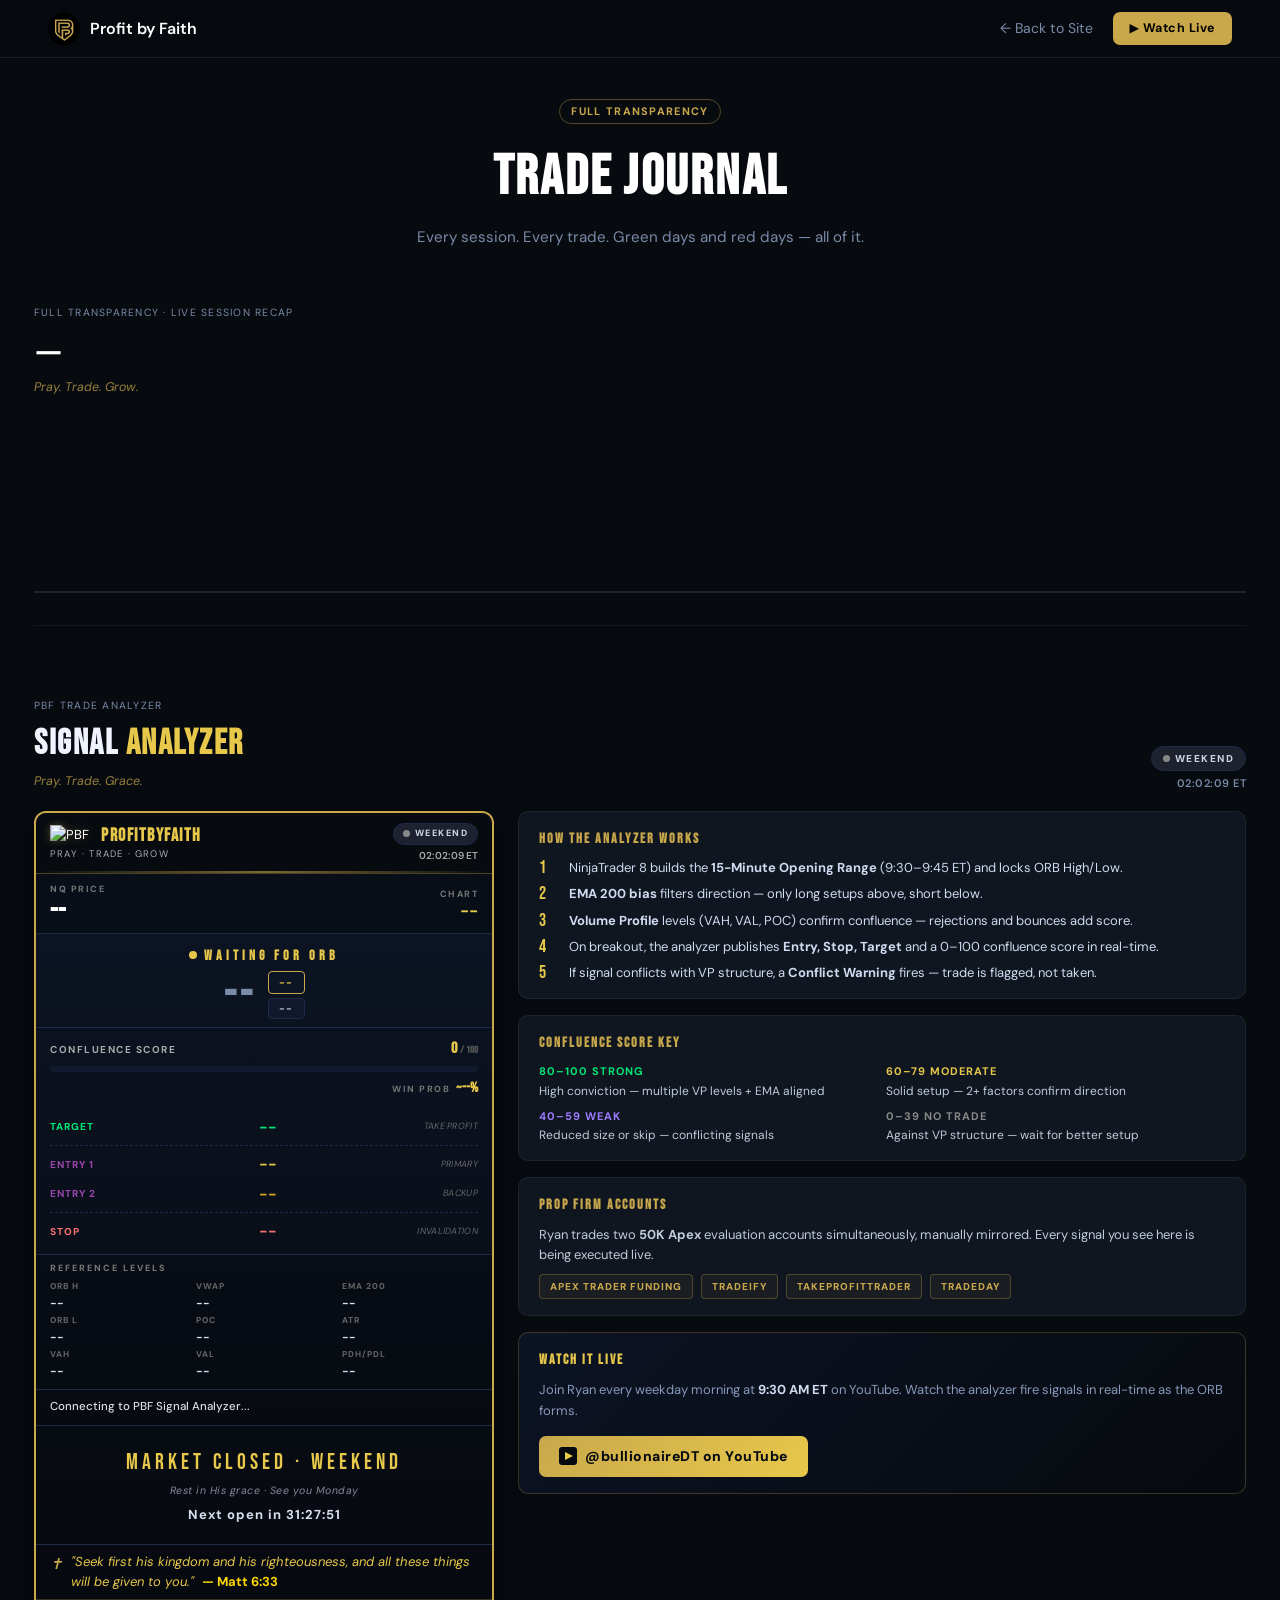
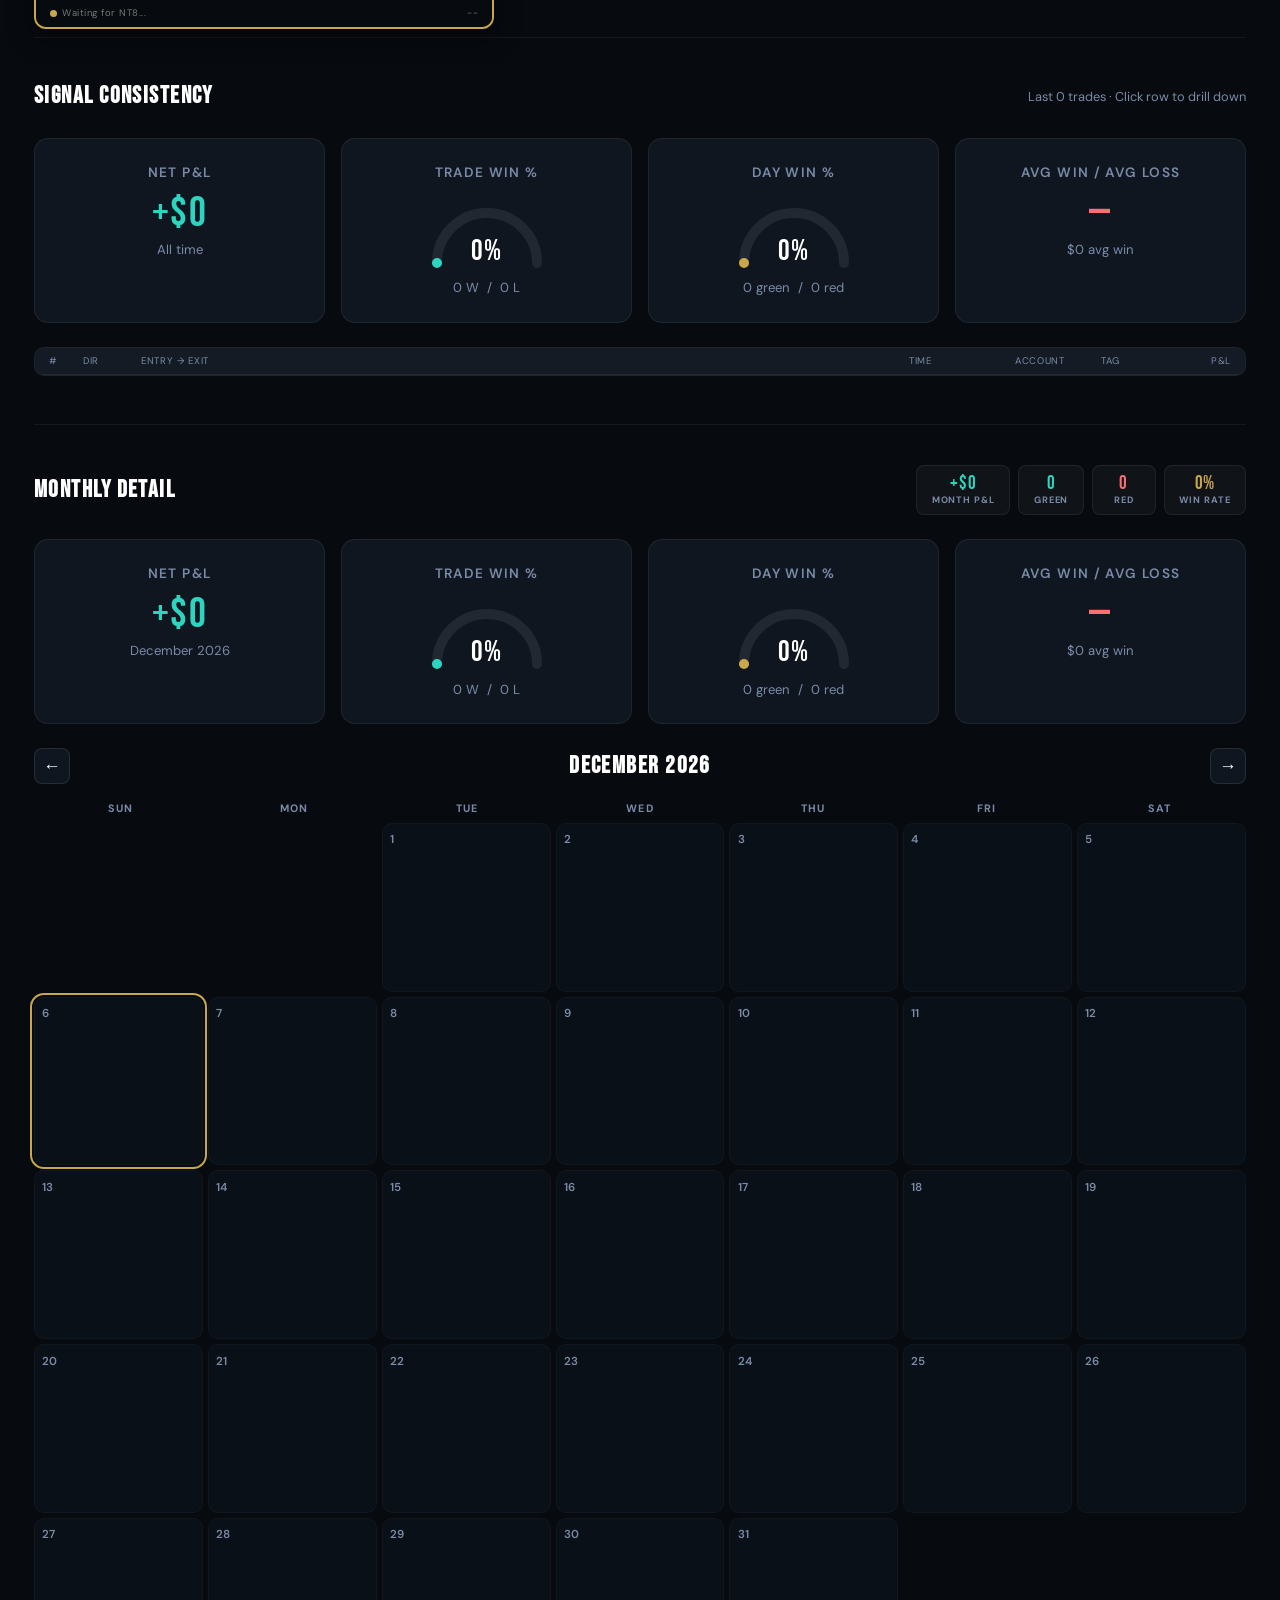
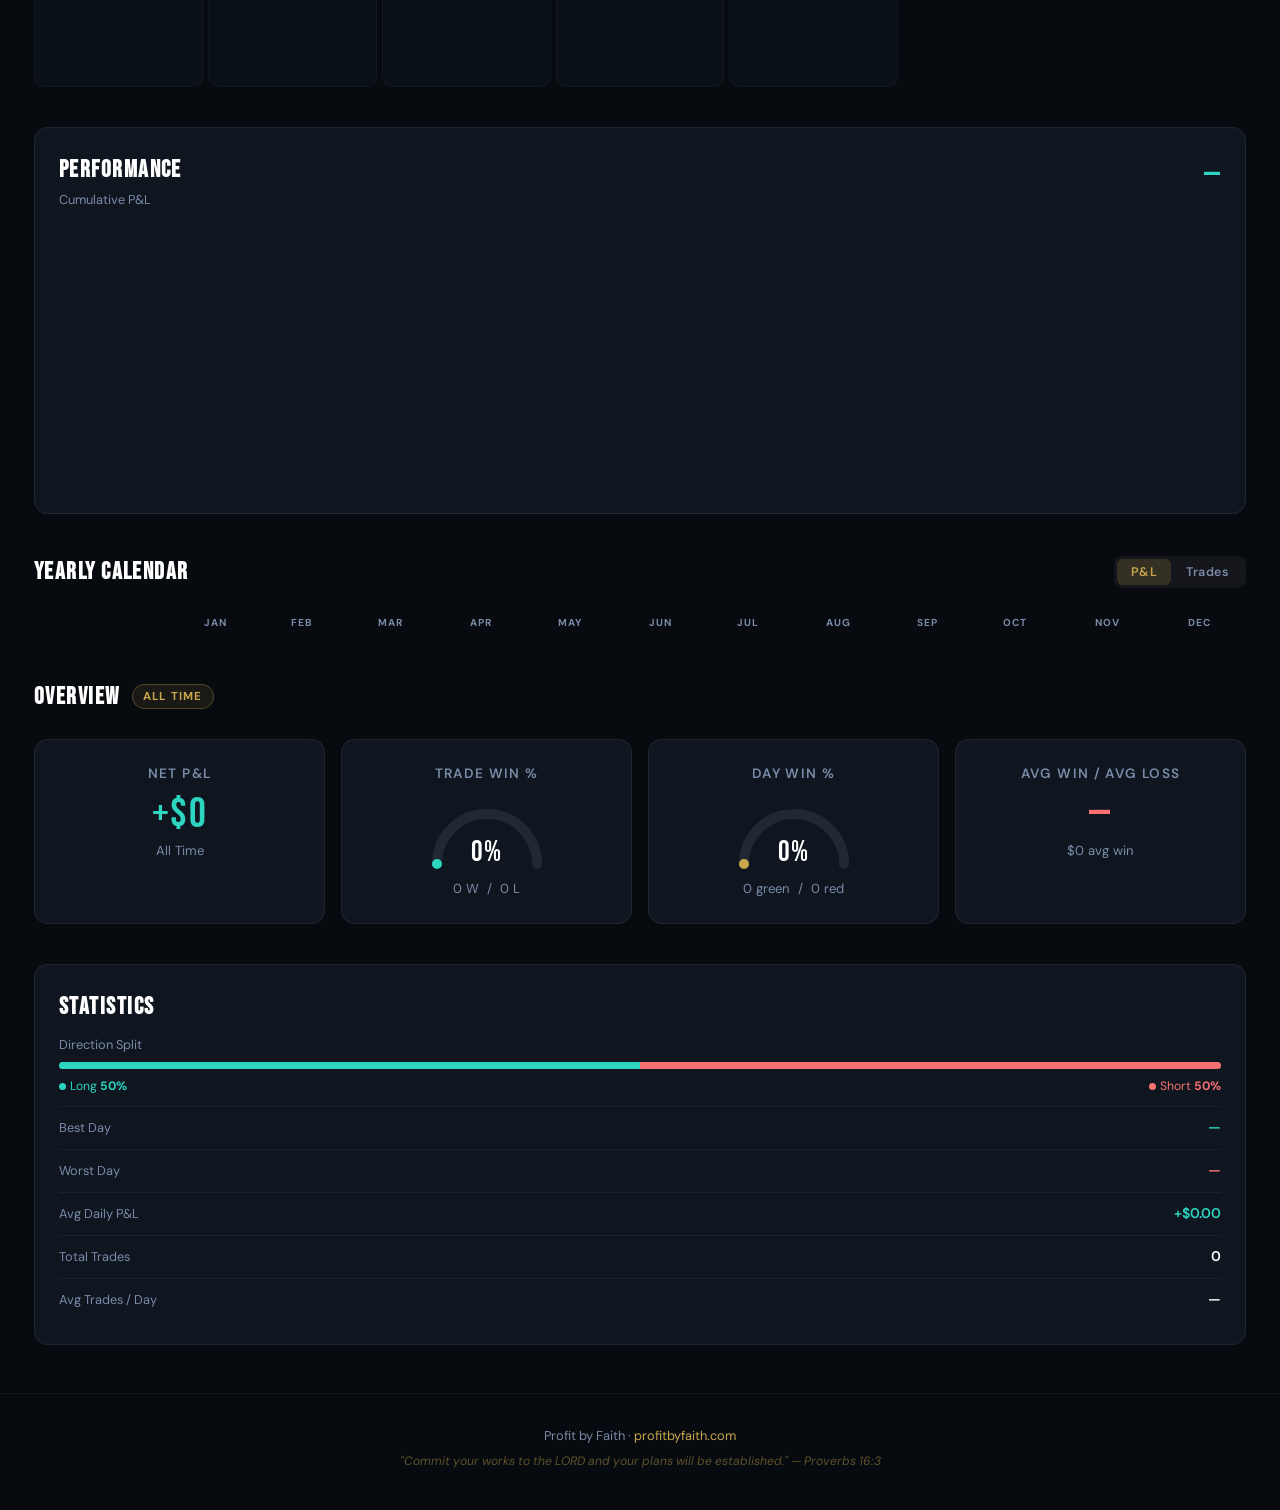
==== trades/index.html @ 54affe88 "fix: spacing between stat cards and cal-nav; bust journal cache to load renderAnalyzerSection Co-Aut" ====
<!DOCTYPE html>
<html lang="en">
<head>
  <meta charset="UTF-8" />
  <meta name="viewport" content="width=device-width, initial-scale=1.0" />
  <title>Trade Journal | Profit by Faith</title>
  <meta name="description" content="Daily trade journal — every green day, every red day. Full transparency from Mr. Bullionaire." />
  <meta name="theme-color" content="#0f1117" />
  <link rel="icon" type="image/jpeg" href="/assets/PBF-LOGO-MAIN.jpg" />
  <link rel="preconnect" href="https://fonts.googleapis.com" />
  <link rel="preconnect" href="https://fonts.gstatic.com" crossorigin />
  <link href="https://fonts.googleapis.com/css2?family=Bebas+Neue&family=DM+Sans:opsz,wght@9..40,300;9..40,400;9..40,500;9..40,600;9..40,700&display=swap" rel="stylesheet" />
  <link rel="canonical" href="https://profitbyfaith.com/trades/" />
  <link rel="stylesheet" href="journal.css?v=10" />
<style>
/*
  TRADES PAGE — PBF ANALYZER WIDGET SECTION
  Paste into trades/journal.css or inline in trades/index.html
  Uses your existing CSS variables: --gold, --win, --loss, --card, --muted, --text
  Fallbacks defined below for standalone preview.
*/

:root {
  --pbfw-black:   #070a0f;
  --pbfw-navy:    #0d1526;
  --pbfw-navy2:   #131c33;
  --pbfw-gold:    var(--gold, #c9a84c);
  --pbfw-gold2:   #e8c84a;
  --pbfw-goldbr:  #ffd700;
  --pbfw-win:     var(--win, #2dd4bf);
  --pbfw-win2:    #00e676;
  --pbfw-loss:    var(--loss, #f87171);
  --pbfw-muted:   var(--muted, #6b7587);
  --pbfw-line:    #1e2a48;
  --pbfw-card:    var(--card, #131c33);
}

/* ── Section container ── */
#pbf-analyzer-widget-section {
  padding: 2.5rem 0 2rem;
  border-bottom: 1px solid rgba(255,255,255,0.06);
  margin-bottom: 2rem;
}

.pbfw-header {
  display: flex;
  align-items: flex-end;
  justify-content: space-between;
  margin-bottom: 1.25rem;
  flex-wrap: wrap;
  gap: 8px;
}
.pbfw-eyebrow {
  font-size: 0.65rem;
  letter-spacing: 0.12em;
  text-transform: uppercase;
  color: var(--pbfw-muted);
  margin-bottom: 4px;
  display: flex; align-items: center; gap: 8px;
}
.pbfw-eyebrow .live-dot {
  width: 7px; height: 7px; border-radius: 50%;
  background: var(--pbfw-win2); box-shadow: 0 0 7px var(--pbfw-win2);
  display: none;
  animation: pbfwPulse 1.3s infinite;
}
.pbfw-eyebrow.is-live .live-dot { display: inline-block; }

.pbfw-title {
  font-family: 'Bebas Neue', sans-serif;
  font-size: clamp(1.6rem, 3vw, 2.2rem);
  font-weight: 900; letter-spacing: 1.5px;
  color: var(--text, #f0f4ff);
  margin: 0; border: none; padding: 0;
}
.pbfw-title::before { display: none; }
.pbfw-title span { color: var(--pbfw-gold2); }

.pbfw-tagline {
  font-size: 0.78rem; font-style: italic;
  color: var(--pbfw-gold); opacity: 0.75;
  margin-top: 2px;
}

.pbfw-header-right {
  text-align: right;
}
.pbfw-market-pill {
  display: inline-flex; align-items: center; gap: 5px;
  padding: 4px 11px; border-radius: 999px;
  font-size: 10px; font-weight: 800; letter-spacing: 1.5px;
  background: rgba(40,44,60,0.7);
  border: 1px solid var(--pbfw-line); color: #cfd4e0;
  text-transform: uppercase;
}
.pbfw-market-pill .d { width:7px;height:7px;border-radius:50%;background:#555; }
.pbfw-clock {
  font-size: 11px; color: var(--pbfw-muted); font-weight: 600;
  letter-spacing: 0.5px; margin-top: 4px;
  font-variant-numeric: tabular-nums;
}

/* ── Two column layout ── */
.pbfw-layout {
  display: grid;
  grid-template-columns: 460px 1fr;
  gap: 24px;
  align-items: start;
}
@media (max-width: 1000px) { .pbfw-layout { grid-template-columns: 1fr; } }

/* ── Left: Full analyzer card ── */
.pbfw-card {
  width: 100%;
  background: linear-gradient(180deg, rgba(13,21,38,0.97) 0%, rgba(7,10,15,0.98) 100%);
  border: 2px solid var(--pbfw-gold);
  border-radius: 12px;
  overflow: hidden;
  color: #fff;
  font-family: 'DM Sans', sans-serif;
  font-size: 13px;
  box-shadow: 0 8px 24px rgba(0,0,0,0.5), inset 0 1px 0 rgba(212,175,55,0.18);
  transition: border-color 0.4s ease, box-shadow 0.4s ease;
}
.pbfw-card.active-long  { border-color: var(--pbfw-win2); box-shadow: 0 0 28px rgba(0,230,118,0.28), inset 0 1px 0 rgba(0,230,118,0.18); }
.pbfw-card.active-short { border-color: var(--pbfw-loss); box-shadow: 0 0 28px rgba(248,113,113,0.28), inset 0 1px 0 rgba(248,113,113,0.18); }
.pbfw-card.approaching  { border-color: var(--pbfw-goldbr); animation: pbfwGlow 1.6s infinite; }

@keyframes pbfwGlow {
  0%,100% { box-shadow: 0 0 22px rgba(255,215,0,0.30); }
  50%      { box-shadow: 0 0 32px rgba(255,215,0,0.55); }
}

/* Card sections */
.pbfw-c-header {
  display: flex; justify-content: space-between; align-items: center;
  padding: 10px 14px;
  background: rgba(7,10,15,0.92);
  border-bottom: 1px solid rgba(201,168,76,0.35);
  position: relative;
}
.pbfw-c-header::after {
  content: ''; position: absolute; left: 0; right: 0; bottom: 0; height: 2px;
  background: linear-gradient(90deg, transparent, var(--pbfw-gold), transparent);
  opacity: 0.6;
}
.pbfw-c-brand {
  font-family: 'Bebas Neue', sans-serif;
  font-size: 18px; font-weight: 800; color: var(--pbfw-gold2);
  letter-spacing: 1.5px; line-height: 1;
}
.pbfw-c-tagline { font-size: 9.5px; color: #aab; letter-spacing: 1.2px; text-transform: uppercase; margin-top: 2px; }

.pbfw-c-pill {
  display: inline-flex; align-items: center; gap: 5px;
  padding: 3px 9px; border-radius: 999px;
  font-size: 9px; font-weight: 800; letter-spacing: 1.5px;
  background: rgba(40,44,60,0.7); border: 1px solid var(--pbfw-line); color: #cfd4e0;
  text-transform: uppercase;
}
.pbfw-c-pill .d { width:7px;height:7px;border-radius:50%;background:#555; }
.pbfw-c-clock { font-size: 10px; color: #aaa; font-weight: 600; margin-top: 3px; font-variant-numeric: tabular-nums; }

.pbfw-c-price {
  display: flex; justify-content: space-between; align-items: center;
  padding: 9px 14px 7px;
  background: rgba(7,10,15,0.55); border-bottom: 1px solid var(--pbfw-line);
}
.pbfw-price-num {
  font-family: 'Bebas Neue', sans-serif;
  font-size: 28px; font-weight: 700; color: #fff;
  font-variant-numeric: tabular-nums; line-height: 1.05;
  transition: color 0.25s;
}
.pbfw-price-num.up   { color: var(--pbfw-win2); text-shadow: 0 0 12px rgba(0,230,118,0.4); }
.pbfw-price-num.down { color: var(--pbfw-loss); text-shadow: 0 0 12px rgba(255,82,82,0.4); }
.pbfw-price-lbl { font-size: 9px; color: #777; font-weight: 700; letter-spacing: 1.5px; text-transform: uppercase; }

.pbfw-c-opp {
  padding: 11px 14px 8px; text-align: center; border-bottom: 1px solid var(--pbfw-line);
}
.pbfw-opp-state {
  font-family: 'Bebas Neue', sans-serif;
  font-size: 14px; font-weight: 700; letter-spacing: 4px; text-transform: uppercase;
  color: var(--pbfw-gold2); margin-bottom: 5px;
}
.pbfw-signal-row { display: flex; align-items: center; justify-content: center; gap: 12px; }
.pbfw-signal-badge {
  font-family: 'Bebas Neue', sans-serif;
  font-size: 44px; font-weight: 900; letter-spacing: 4px; line-height: 0.95;
  color: var(--pbfw-muted);
  transition: color 0.3s, text-shadow 0.3s;
}
.pbfw-signal-badge.long  { color: var(--pbfw-win2); text-shadow: 0 0 24px rgba(0,230,118,0.7); }
.pbfw-signal-badge.short { color: var(--pbfw-loss); text-shadow: 0 0 24px rgba(255,82,82,0.7); }
.pbfw-signal-meta { display: flex; flex-direction: column; gap: 4px; }
.pbfw-strat-badge {
  font-size: 10px; font-weight: 800; padding: 3px 10px;
  border-radius: 4px; letter-spacing: 1.5px;
  background: rgba(13,21,38,0.85); color: var(--pbfw-gold2);
  border: 1px solid var(--pbfw-gold); text-transform: uppercase;
}
.pbfw-strength-badge {
  font-size: 10px; font-weight: 800; padding: 2px 8px;
  border-radius: 4px; letter-spacing: 1px;
  background: rgba(20,28,50,0.7); color: #c0c8d8;
  border: 1px solid var(--pbfw-line); text-transform: uppercase;
}
.pbfw-strength-badge.strong   { color: var(--pbfw-win2);  border-color: rgba(0,230,118,0.5);  background: rgba(0,40,16,0.45); }
.pbfw-strength-badge.moderate { color: var(--pbfw-gold2); border-color: rgba(201,168,76,0.5); background: rgba(60,45,0,0.35); }
.pbfw-strength-badge.weak     { color: #999; }

.pbfw-c-score { padding: 9px 14px 8px; }
.pbfw-score-row { display: flex; justify-content: space-between; align-items: baseline; margin-bottom: 5px; }
.pbfw-score-label { font-size: 10px; color: #aaa; font-weight: 700; letter-spacing: 1.5px; text-transform: uppercase; }
.pbfw-score-num { font-family: 'Bebas Neue', sans-serif; font-size: 16px; color: var(--pbfw-gold2); font-weight: 700; font-variant-numeric: tabular-nums; }
.pbfw-track { width: 100%; height: 6px; background: rgba(20,28,50,0.85); border-radius: 4px; overflow: hidden; }
.pbfw-fill { height: 100%; border-radius: 4px; background: linear-gradient(90deg, var(--pbfw-gold), var(--pbfw-goldbr)); transition: width 0.5s cubic-bezier(0.2,0.8,0.4,1); box-shadow: 0 0 10px rgba(255,215,0,0.4); }

.pbfw-c-levels { padding: 7px 14px 8px; display: flex; flex-direction: column; gap: 1px; }
.pbfw-lrow { display: flex; align-items: center; justify-content: space-between; padding: 3px 0; }
.pbfw-lrow.div { border-top: 1px dashed var(--pbfw-line); margin: 3px 0; padding: 0; }
.pbfw-llbl { font-size: 10px; font-weight: 800; text-transform: uppercase; letter-spacing: 1px; color: #94a; width: 78px; flex-shrink: 0; }
.pbfw-lval { font-size: 15px; font-weight: 800; font-variant-numeric: tabular-nums; color: #fff; flex: 1; text-align: center; letter-spacing: 0.5px; }
.pbfw-ltag { font-size: 9px; color: #666; font-style: italic; text-align: right; min-width: 70px; letter-spacing: 0.3px; text-transform: uppercase; }
.row-tgt .pbfw-llbl, .row-tgt .pbfw-lval { color: var(--pbfw-win2); }
.row-stp .pbfw-llbl, .row-stp .pbfw-lval { color: var(--pbfw-loss); }
.row-e1 .pbfw-lval { color: var(--pbfw-gold2); }
.row-e2 .pbfw-lval { color: #d4a820; }

.pbfw-c-refgrid {
  padding: 7px 14px 9px;
  border-top: 1px solid var(--pbfw-line);
  background: rgba(7,10,15,0.4);
}
.pbfw-ref-title { font-size: 9px; font-weight: 800; color: #777; letter-spacing: 2px; text-transform: uppercase; margin-bottom: 6px; }
.pbfw-ref-grid { display: grid; grid-template-columns: 1fr 1fr 1fr; gap: 3px 10px; }
.pbfw-ref-cell { display: flex; flex-direction: column; gap: 1px; }
.pbfw-ref-key { font-size: 8.5px; color: #666; font-weight: 700; letter-spacing: 1px; text-transform: uppercase; }
.pbfw-ref-val { font-size: 11.5px; color: #d8e0f0; font-weight: 700; font-variant-numeric: tabular-nums; }
.pbfw-ref-val.bull { color: var(--pbfw-win2); }
.pbfw-ref-val.bear { color: var(--pbfw-loss); }
.pbfw-ref-val.dim  { color: #444; font-style: italic; }

.pbfw-c-analysis {
  padding: 8px 14px; font-size: 11.5px; color: #d8dde8;
  line-height: 1.55; font-weight: 500; border-top: 1px solid var(--pbfw-line);
  background: rgba(7,10,15,0.55); min-height: 36px;
}
.pbfw-c-conflict {
  display: none; padding: 6px 14px;
  background: linear-gradient(180deg, #b80000, #800000);
  color: #fff; font-size: 11px; font-weight: 800; line-height: 1.4;
  border-top: 1px solid rgba(255,100,100,0.5);
}
.pbfw-c-conflict.visible { display: block; }
.pbfw-c-conflict::before { content: '⚠ '; font-size: 12px; }

.pbfw-c-verse {
  padding: 7px 14px 8px; border-top: 1px solid var(--pbfw-line);
  display: flex; align-items: flex-start; gap: 8px;
  background: rgba(7,10,15,0.55);
  font-size: 13px; color: var(--pbfw-gold2); font-style: italic; line-height: 1.5; flex: 1;
}
.pbfw-c-verse-icon { color: var(--pbfw-gold); font-size: 15px; flex-shrink: 0; margin-top: 1px; }
.pbfw-verse-ref { font-style: normal; font-weight: 700; color: var(--pbfw-goldbr); white-space: nowrap; margin-left: 4px; }

.pbfw-c-footer {
  display: flex; justify-content: space-between; align-items: center;
  padding: 6px 14px;
  background: rgba(7,10,15,0.92); border-top: 1px solid rgba(201,168,76,0.25);
  font-size: 9.5px; color: #777; letter-spacing: 0.5px;
}
.pbfw-conn-dot {
  width: 7px; height: 7px; border-radius: 50%; background: #555;
  display: inline-block; margin-right: 5px; vertical-align: middle;
}
.pbfw-conn-dot.live { background: var(--pbfw-win2); box-shadow: 0 0 6px var(--pbfw-win2); }
.pbfw-conn-dot.wait { background: var(--pbfw-gold); animation: pbfwPulse 1.6s infinite; }

/* Closed state */
.pbfw-closed-panel {
  display: none; padding: 20px 14px;
  text-align: center; border-top: 1px solid var(--pbfw-line);
  background: rgba(7,10,15,0.4);
}
.pbfw-closed-panel.visible { display: block; }
.pbfw-closed-label { font-family:'Bebas Neue',sans-serif; font-size:22px; letter-spacing:4px; color:var(--pbfw-gold2); margin-bottom:4px; }
.pbfw-closed-sub { font-size:10.5px; color:#889; font-style:italic; letter-spacing:0.5px; }
.pbfw-countdown { font-size:13px; color:#d8e0f0; font-weight:700; margin-top:6px; font-variant-numeric:tabular-nums; letter-spacing:1px; }

/* ── Right: Info panels ── */
.pbfw-info-col { display: flex; flex-direction: column; gap: 16px; }

.pbfw-info-card {
  background: var(--pbfw-card);
  border: 1px solid rgba(255,255,255,0.06);
  border-radius: 10px; padding: 1rem 1.25rem;
  overflow: hidden;
}
.pbfw-info-card h3 {
  font-family: 'Bebas Neue', sans-serif;
  font-size: 14px; letter-spacing: 2px; color: var(--pbfw-gold);
  text-transform: uppercase; margin: 0 0 10px;
}

/* Strategy guide */
.pbfw-strat-steps { display: flex; flex-direction: column; gap: 8px; }
.pbfw-step { display: flex; gap: 10px; align-items: flex-start; font-size: 13px; color: var(--text,#d0daf0); line-height: 1.4; }
.pbfw-step-num { font-family:'Bebas Neue',sans-serif; font-size:18px; color:var(--pbfw-gold2); min-width:20px; line-height:1; }

/* Score legend */
.pbfw-score-legend { display: grid; grid-template-columns: 1fr 1fr; gap: 8px; }
.pbfw-legend-item { display: flex; flex-direction: column; gap: 2px; }
.pbfw-legend-label { font-size: 11px; color: var(--pbfw-muted); font-weight: 700; letter-spacing: 1px; text-transform: uppercase; }
.pbfw-legend-desc { font-size: 12px; color: var(--text,#c0cad8); }

/* Sponsor strip */
.pbfw-sponsor-strip { display: flex; gap: 8px; flex-wrap: wrap; align-items: center; }
.pbfw-sponsor-chip {
  font-size: 10px; font-weight: 800; letter-spacing: 1px;
  padding: 4px 10px; border-radius: 4px;
  border: 1px solid rgba(201,168,76,0.3); color: var(--pbfw-gold);
  background: rgba(201,168,76,0.06);
  text-transform: uppercase;
}

@keyframes pbfwPulse { 0%,100%{opacity:1;} 50%{opacity:0.25;} }

/* Override: trades page dark background assumed */
#pbf-analyzer-widget-section * { box-sizing: border-box; }

/* ── Stat card font size fixes ── */
.sc-label {
  font-size: 0.85rem;
}
.sc-sub {
  font-size: 0.82rem;
}
.sc-gauge-val {
  font-size: 1.8rem;
}

/* ── Spacing: gap between stat cards and cal-nav / section content below ── */
.stat-cards {
  margin-bottom: 1.5rem;
}
.cal-nav {
  margin-top: 0.5rem;
}

/* ── Signal Consistency sub-section ── */
.pbfw-consistency {
  padding-top: 2.5rem;
  margin-top: 0.5rem;
  border-top: 1px solid rgba(255,255,255,0.06);
}
</style>
  <script src="https://cdn.jsdelivr.net/npm/chart.js@4.4.0/dist/chart.umd.min.js"></script>
</head>
<body>

<nav class="nav">
  <div class="wrap nav-inner">
    <a href="/" class="nav-logo">
      <img src="/assets/PBF-LOGO-MAIN.jpg" alt="PBF" />
      <span>Profit by Faith</span>
    </a>
    <div class="nav-right">
      <a href="/" class="nav-link">← Back to Site</a>
      <a href="https://www.youtube.com/@bullionaireDT" target="_blank" rel="noopener" class="btn-gold">▶ Watch Live</a>
    </div>
  </div>
</nav>

<header class="page-header">
  <div class="tag">Full Transparency</div>
  <h1>Trade Journal</h1>
  <p>Every session. Every trade. Green days and red days — all of it.</p>
</header>

<!-- ═══════════════════════════════════════════
     LIVE SESSION RECAP
═══════════════════════════════════════════ -->
<div class="wrap">
<section class="recap-section" id="live-recap">
  <div class="recap-eyebrow">Full Transparency &middot; Live Session Recap</div>
  <h2 class="recap-date" id="recap-date-title">&mdash;</h2>
  <div class="recap-tagline">Pray. Trade. Grow.</div>
  <div class="recap-stat-grid" id="recap-stats"></div>
  <div class="recap-chart-wrap">
    <canvas id="recapChart"></canvas>
  </div>
  <div class="recap-trade-table" id="recap-table"></div>
</section>
</div>

<!-- PBF SIGNAL ANALYZER WIDGET -->
<div class="wrap">
<section id="pbf-analyzer-widget-section">

  <!-- Section header -->
  <div class="pbfw-header">
    <div>
      <div class="pbfw-eyebrow" id="pbfw-eyebrow">
        <span class="live-dot"></span>
        <span id="pbfw-eyebrow-text">PBF Trade Analyzer</span>
      </div>
      <h2 class="pbfw-title">Signal <span>Analyzer</span></h2>
      <div class="pbfw-tagline">Pray. Trade. Grace.</div>
    </div>
    <div class="pbfw-header-right">
      <span class="pbfw-market-pill" id="pbfw-market-pill">
        <span class="d" id="pbfw-pill-dot"></span>
        <span id="pbfw-pill-text">CLOSED</span>
      </span>
      <div class="pbfw-clock" id="pbfw-clock">--:--:-- ET</div>
    </div>
  </div>

  <!-- Two-col layout -->
  <div class="pbfw-layout">

    <!-- Left: full analyzer card -->
    <div class="pbfw-card" id="pbfw-card">

      <div class="pbfw-c-header">
        <div>
          <img src="https://profitbyfaith.com/assets/PBF-LOGO-MAIN.jpg" alt="PBF" style="height:36px;width:auto;object-fit:contain;filter:drop-shadow(0 0 4px rgba(201,168,76,0.35));vertical-align:middle;margin-right:9px;">
          <span>
            <div class="pbfw-c-brand" style="display:inline;vertical-align:middle;">ProfitByFaith</div>
          </span>
          <div class="pbfw-c-tagline">Pray · Trade · Grow</div>
        </div>
        <div style="text-align:right;">
          <span class="pbfw-c-pill" id="pbfw-c-pill">
            <span class="d" id="pbfw-c-pill-dot"></span>
            <span id="pbfw-c-pill-text">CLOSED</span>
          </span>
          <div class="pbfw-c-clock" id="pbfw-c-clock">--:--:-- ET</div>
        </div>
      </div>

      <div class="pbfw-c-price">
        <div>
          <div class="pbfw-price-lbl">NQ Price</div>
          <div class="pbfw-price-num" id="pbfw-price">--</div>
        </div>
        <div style="text-align:right;">
          <div class="pbfw-price-lbl">Chart</div>
          <div style="font-size:16px;font-weight:800;color:var(--pbfw-gold2);font-variant-numeric:tabular-nums;line-height:1.05;margin-top:2px;" id="pbfw-interval">--</div>
        </div>
      </div>

      <div class="pbfw-c-opp">
        <div class="pbfw-opp-state" id="pbfw-opp-state"><span style="display:inline-block;width:8px;height:8px;border-radius:50%;background:currentColor;vertical-align:middle;margin-right:7px;animation:pbfwPulse 1.4s infinite;"></span><span id="pbfw-opp-text">WAITING FOR ORB</span></div>
        <div class="pbfw-signal-row">
          <div class="pbfw-signal-badge" id="pbfw-sig">--</div>
          <div class="pbfw-signal-meta">
            <span class="pbfw-strat-badge" id="pbfw-strat">--</span>
            <span class="pbfw-strength-badge" id="pbfw-strength">--</span>
          </div>
        </div>
      </div>

      <div class="pbfw-c-score">
        <div class="pbfw-score-row">
          <span class="pbfw-score-label">Confluence Score</span>
          <span class="pbfw-score-num" id="pbfw-score">0 <span style="color:#555;font-size:10px;">/ 100</span></span>
        </div>
        <div class="pbfw-track"><div class="pbfw-fill" id="pbfw-fill" style="width:0%"></div></div>
        <div style="display:flex;justify-content:flex-end;margin-top:5px;gap:6px;align-items:baseline;">
          <span style="font-size:9px;color:#777;font-weight:700;letter-spacing:1.5px;text-transform:uppercase;">Win Prob</span>
          <span style="font-family:'Bebas Neue',sans-serif;font-size:14px;color:var(--pbfw-gold2);font-weight:700;" id="pbfw-prob">~--%</span>
        </div>
      </div>

      <div class="pbfw-c-levels">
        <div class="pbfw-lrow row-tgt">
          <span class="pbfw-llbl">Target</span><span class="pbfw-lval" id="pbfw-tgt">--</span><span class="pbfw-ltag">take profit</span>
        </div>
        <div class="pbfw-lrow div"></div>
        <div class="pbfw-lrow row-e1">
          <span class="pbfw-llbl">Entry 1</span><span class="pbfw-lval" id="pbfw-ent1">--</span><span class="pbfw-ltag">primary</span>
        </div>
        <div class="pbfw-lrow row-e2">
          <span class="pbfw-llbl">Entry 2</span><span class="pbfw-lval" id="pbfw-ent2">--</span><span class="pbfw-ltag">backup</span>
        </div>
        <div class="pbfw-lrow div"></div>
        <div class="pbfw-lrow row-stp">
          <span class="pbfw-llbl">Stop</span><span class="pbfw-lval" id="pbfw-stp">--</span><span class="pbfw-ltag">invalidation</span>
        </div>
      </div>

      <div class="pbfw-c-refgrid">
        <div class="pbfw-ref-title">Reference Levels</div>
        <div class="pbfw-ref-grid">
          <div class="pbfw-ref-cell"><span class="pbfw-ref-key">ORB H</span><span class="pbfw-ref-val" id="rfw-orbh">--</span></div>
          <div class="pbfw-ref-cell"><span class="pbfw-ref-key">VWAP</span><span class="pbfw-ref-val" id="rfw-vwap">--</span></div>
          <div class="pbfw-ref-cell"><span class="pbfw-ref-key">EMA 200</span><span class="pbfw-ref-val" id="rfw-ema">--</span></div>
          <div class="pbfw-ref-cell"><span class="pbfw-ref-key">ORB L</span><span class="pbfw-ref-val" id="rfw-orbl">--</span></div>
          <div class="pbfw-ref-cell"><span class="pbfw-ref-key">POC</span><span class="pbfw-ref-val" id="rfw-poc">--</span></div>
          <div class="pbfw-ref-cell"><span class="pbfw-ref-key">ATR</span><span class="pbfw-ref-val" id="rfw-atr">--</span></div>
          <div class="pbfw-ref-cell"><span class="pbfw-ref-key">VAH</span><span class="pbfw-ref-val" id="rfw-vah">--</span></div>
          <div class="pbfw-ref-cell"><span class="pbfw-ref-key">VAL</span><span class="pbfw-ref-val" id="rfw-val">--</span></div>
          <div class="pbfw-ref-cell"><span class="pbfw-ref-key">PDH/PDL</span><span class="pbfw-ref-val" id="rfw-pd">--</span></div>
        </div>
      </div>

      <div class="pbfw-c-analysis" id="pbfw-analysis">Connecting to PBF Signal Analyzer...</div>

      <div class="pbfw-c-conflict" id="pbfw-conflict">
        <span id="pbfw-conflict-text"></span>
      </div>

      <div class="pbfw-closed-panel" id="pbfw-closed">
        <div class="pbfw-closed-label" id="pbfw-closed-label">MARKET CLOSED</div>
        <div class="pbfw-closed-sub" id="pbfw-closed-sub">Pray · Plan · Prepare</div>
        <div class="pbfw-countdown" id="pbfw-countdown"></div>
      </div>

      <div class="pbfw-c-verse">
        <span class="pbfw-c-verse-icon">✝</span>
        <span id="pbfw-verse-text"></span>
      </div>

      <div class="pbfw-c-footer">
        <span><span class="pbfw-conn-dot wait" id="pbfw-conn-dot"></span><span id="pbfw-conn-status">Waiting for server...</span></span>
        <span id="pbfw-ts">--</span>
      </div>
    </div>

    <!-- Right: info panels -->
    <div class="pbfw-info-col">

      <div class="pbfw-info-card">
        <h3>How the Analyzer Works</h3>
        <div class="pbfw-strat-steps">
          <div class="pbfw-step"><span class="pbfw-step-num">1</span><span>NinjaTrader 8 builds the <strong>15-Minute Opening Range</strong> (9:30–9:45 ET) and locks ORB High/Low.</span></div>
          <div class="pbfw-step"><span class="pbfw-step-num">2</span><span><strong>EMA 200 bias</strong> filters direction — only long setups above, short below.</span></div>
          <div class="pbfw-step"><span class="pbfw-step-num">3</span><span><strong>Volume Profile</strong> levels (VAH, VAL, POC) confirm confluence — rejections and bounces add score.</span></div>
          <div class="pbfw-step"><span class="pbfw-step-num">4</span><span>On breakout, the analyzer publishes <strong>Entry, Stop, Target</strong> and a 0–100 confluence score in real-time.</span></div>
          <div class="pbfw-step"><span class="pbfw-step-num">5</span><span>If signal conflicts with VP structure, a <strong>Conflict Warning</strong> fires — trade is flagged, not taken.</span></div>
        </div>
      </div>

      <div class="pbfw-info-card">
        <h3>Confluence Score Key</h3>
        <div class="pbfw-score-legend">
          <div class="pbfw-legend-item">
            <span class="pbfw-legend-label" style="color:#00e676;">80–100 Strong</span>
            <span class="pbfw-legend-desc">High conviction — multiple VP levels + EMA aligned</span>
          </div>
          <div class="pbfw-legend-item">
            <span class="pbfw-legend-label" style="color:#e8c84a;">60–79 Moderate</span>
            <span class="pbfw-legend-desc">Solid setup — 2+ factors confirm direction</span>
          </div>
          <div class="pbfw-legend-item">
            <span class="pbfw-legend-label" style="color:#9d7dff;">40–59 Weak</span>
            <span class="pbfw-legend-desc">Reduced size or skip — conflicting signals</span>
          </div>
          <div class="pbfw-legend-item">
            <span class="pbfw-legend-label" style="color:#888;">0–39 No Trade</span>
            <span class="pbfw-legend-desc">Against VP structure — wait for better setup</span>
          </div>
        </div>
      </div>

      <div class="pbfw-info-card">
        <h3>Prop Firm Accounts</h3>
        <div style="font-size:13px;color:var(--text,#c0cad8);margin-bottom:10px;line-height:1.5;">
          Ryan trades two <strong>50K Apex</strong> evaluation accounts simultaneously, manually mirrored. Every signal you see here is being executed live.
        </div>
        <div class="pbfw-sponsor-strip">
          <span class="pbfw-sponsor-chip">Apex Trader Funding</span>
          <span class="pbfw-sponsor-chip">Tradeify</span>
          <span class="pbfw-sponsor-chip">TakeProfitTrader</span>
          <span class="pbfw-sponsor-chip">TradeDay</span>
        </div>
      </div>

      <div class="pbfw-info-card" style="border-color:rgba(201,168,76,0.25);background:linear-gradient(135deg,rgba(13,21,38,0.9),rgba(7,10,15,0.95));">
        <h3 style="color:var(--pbfw-gold2);">Watch It Live</h3>
        <div style="font-size:13px;color:#8899bb;line-height:1.6;margin-bottom:14px;">
          Join Ryan every weekday morning at <strong style="color:#d0daf0;">9:30 AM ET</strong> on YouTube. Watch the analyzer fire signals in real-time as the ORB forms.
        </div>
        <a href="https://www.youtube.com/@bullionaireDT" target="_blank" style="display:inline-flex;align-items:center;gap:8px;background:linear-gradient(135deg,#c9a84c,#e8c84a);color:#060a10;font-family:'DM Sans',sans-serif;font-size:14px;font-weight:800;padding:10px 20px;border-radius:7px;text-decoration:none;letter-spacing:0.5px;transition:transform 0.15s;" onmouseover="this.style.transform='translateY(-2px)'" onmouseout="this.style.transform=''">
          <span style="width:18px;height:18px;background:#060a10;border-radius:3px;display:flex;align-items:center;justify-content:center;"><span style="border-style:solid;border-width:4.5px 0 4.5px 8px;border-color:transparent transparent transparent #e8c84a;margin-left:2px;"></span></span>
          @bullionaireDT on YouTube
        </a>
      </div>

    </div>
  </div>

  <!-- ── Signal Consistency: stat cards + trade log ── -->
  <div class="pbfw-consistency">

    <div class="section-hdr">
      <h2 class="section-title">Signal Consistency</h2>
      <span class="section-sub" id="pbfw-log-note">Loading trade data…</span>
    </div>

    <div class="stat-cards">

      <div class="stat-card">
        <div class="sc-label">Net P&amp;L</div>
        <div class="sc-value" id="pbfw-stat-pnl">—</div>
        <div class="sc-sub" id="pbfw-stat-pnl-sub">All time</div>
      </div>

      <div class="stat-card">
        <div class="sc-label">Trade Win %</div>
        <div class="sc-gauge-wrap">
          <svg class="sc-gauge" viewBox="0 0 120 70" fill="none">
            <path d="M10,65 A50,50 0 0,1 110,65" stroke="rgba(255,255,255,0.08)" stroke-width="10" stroke-linecap="round"/>
            <path id="pbfw-g-trade-arc" d="M10,65 A50,50 0 0,1 10,65" stroke="#2dd4bf" stroke-width="10" stroke-linecap="round"/>
          </svg>
          <div class="sc-gauge-val" id="pbfw-stat-winrate">—%</div>
        </div>
        <div class="sc-sub" id="pbfw-stat-winrate-sub">— W &nbsp;/&nbsp; — L</div>
      </div>

      <div class="stat-card">
        <div class="sc-label">Day Win %</div>
        <div class="sc-gauge-wrap">
          <svg class="sc-gauge" viewBox="0 0 120 70" fill="none">
            <path d="M10,65 A50,50 0 0,1 110,65" stroke="rgba(255,255,255,0.08)" stroke-width="10" stroke-linecap="round"/>
            <path id="pbfw-g-day-arc" d="M10,65 A50,50 0 0,1 10,65" stroke="#c9a84c" stroke-width="10" stroke-linecap="round"/>
          </svg>
          <div class="sc-gauge-val" id="pbfw-stat-dayrate">—%</div>
        </div>
        <div class="sc-sub" id="pbfw-stat-dayrate-sub">— green &nbsp;/&nbsp; — red</div>
      </div>

      <div class="stat-card">
        <div class="sc-label">Avg Win / Avg Loss</div>
        <div class="sc-value" id="pbfw-stat-ratio">—</div>
        <div class="sc-sub" id="pbfw-stat-ratio-sub">Win/loss ratio</div>
      </div>

    </div>

    <div class="recap-trade-table" style="margin-top:1.5rem;" id="pbfw-trade-log">
      <div style="color:var(--muted);font-size:0.85rem;padding:1rem;text-align:center;">Loading trade data…</div>
    </div>

  </div>

</section>
</div>

<!-- MONTHLY CALENDAR -->
<div class="wrap section-gap">
  <div class="section-hdr">
    <h2 class="section-title">Monthly Detail</h2>
    <div class="month-stats-row">
      <span class="ms-chip"><span class="ms-val" id="ms-pnl">—</span><span class="ms-lbl">Month P&L</span></span>
      <span class="ms-chip"><span class="ms-val green" id="ms-green">—</span><span class="ms-lbl">Green</span></span>
      <span class="ms-chip"><span class="ms-val red" id="ms-red">—</span><span class="ms-lbl">Red</span></span>
      <span class="ms-chip"><span class="ms-val gold" id="ms-rate">—%</span><span class="ms-lbl">Win Rate</span></span>
    </div>
  </div>

  <!-- STAT CARDS — This Month -->
  <div class="stat-cards">

    <div class="stat-card">
      <div class="sc-label">Net P&amp;L</div>
      <div class="sc-value" id="sc-pnl">—</div>
      <div class="sc-sub" id="sc-pnl-sub">This month</div>
    </div>

    <div class="stat-card">
      <div class="sc-label">Trade Win %</div>
      <div class="sc-gauge-wrap">
        <svg class="sc-gauge" viewBox="0 0 120 70" fill="none">
          <path d="M10,65 A50,50 0 0,1 110,65" stroke="rgba(255,255,255,0.08)" stroke-width="10" stroke-linecap="round"/>
          <path id="g-trade-arc" d="M10,65 A50,50 0 0,1 10,65" stroke="#2dd4bf" stroke-width="10" stroke-linecap="round"/>
        </svg>
        <div class="sc-gauge-val" id="sc-winrate">—%</div>
      </div>
      <div class="sc-sub" id="sc-winrate-sub">— W &nbsp;/&nbsp; — L</div>
    </div>

    <div class="stat-card">
      <div class="sc-label">Day Win %</div>
      <div class="sc-gauge-wrap">
        <svg class="sc-gauge" viewBox="0 0 120 70" fill="none">
          <path d="M10,65 A50,50 0 0,1 110,65" stroke="rgba(255,255,255,0.08)" stroke-width="10" stroke-linecap="round"/>
          <path id="g-day-arc" d="M10,65 A50,50 0 0,1 10,65" stroke="#c9a84c" stroke-width="10" stroke-linecap="round"/>
        </svg>
        <div class="sc-gauge-val" id="sc-dayrate">—%</div>
      </div>
      <div class="sc-sub" id="sc-dayrate-sub">— green &nbsp;/&nbsp; — red</div>
    </div>

    <div class="stat-card">
      <div class="sc-label">Avg Win / Avg Loss</div>
      <div class="sc-value" id="sc-ratio">—</div>
      <div class="sc-sub" id="sc-ratio-sub">Win/loss ratio</div>
    </div>

  </div>

  <div class="cal-nav">
    <button class="cal-arrow" id="btn-prev">&#8592;</button>
    <h3 class="cal-month-title" id="cal-month">Loading…</h3>
    <button class="cal-arrow" id="btn-next">&#8594;</button>
  </div>
  <div class="cal-grid-header">
    <span>Sun</span><span>Mon</span><span>Tue</span><span>Wed</span><span>Thu</span><span>Fri</span><span>Sat</span>
  </div>
  <div class="cal-grid" id="cal-grid">
    <div class="cal-loading">Loading…</div>
  </div>
</div>

<!-- PERFORMANCE -->
<div class="wrap section-gap">
  <div class="perf-panel">
    <div class="perf-hdr">
      <div>
        <h2 class="section-title">Performance</h2>
        <p class="section-sub">Cumulative P&amp;L</p>
      </div>
      <div class="perf-total" id="perf-total">—</div>
    </div>
    <div class="chart-wrap">
      <canvas id="equity-chart"></canvas>
    </div>
  </div>
</div>

<!-- YEARLY CALENDAR -->
<div class="wrap section-gap">
  <div class="section-hdr">
    <h2 class="section-title">Yearly Calendar</h2>
    <div class="ytabs">
      <button class="ytab active" data-mode="pnl">P&amp;L</button>
      <button class="ytab" data-mode="trades">Trades</button>
    </div>
  </div>
  <div class="yearly-scroll">
    <table class="yearly-table" id="yearly-table">
      <tbody id="yearly-body"></tbody>
    </table>
  </div>
</div>

<!-- GLOBAL OVERVIEW STAT CARDS -->
<div class="wrap section-gap">
  <div class="section-hdr">
    <div class="gs-period-bar">
      <h2 class="section-title">Overview</h2>
      <span class="gs-period-tag" id="gs-period">All Time</span>
      <button class="gs-reset" id="gs-reset">&#10005; Reset</button>
    </div>
  </div>
  <div class="stat-cards">

    <div class="stat-card">
      <div class="sc-label">Net P&amp;L</div>
      <div class="sc-value" id="gs-pnl">—</div>
      <div class="sc-sub" id="gs-pnl-sub">All time</div>
    </div>

    <div class="stat-card">
      <div class="sc-label">Trade Win %</div>
      <div class="sc-gauge-wrap">
        <svg class="sc-gauge" viewBox="0 0 120 70" fill="none">
          <path d="M10,65 A50,50 0 0,1 110,65" stroke="rgba(255,255,255,0.08)" stroke-width="10" stroke-linecap="round"/>
          <path id="g-trade-arc2" d="M10,65 A50,50 0 0,1 10,65" stroke="#2dd4bf" stroke-width="10" stroke-linecap="round"/>
        </svg>
        <div class="sc-gauge-val" id="gs-winrate">—%</div>
      </div>
      <div class="sc-sub" id="gs-winrate-sub">— W &nbsp;/&nbsp; — L</div>
    </div>

    <div class="stat-card">
      <div class="sc-label">Day Win %</div>
      <div class="sc-gauge-wrap">
        <svg class="sc-gauge" viewBox="0 0 120 70" fill="none">
          <path d="M10,65 A50,50 0 0,1 110,65" stroke="rgba(255,255,255,0.08)" stroke-width="10" stroke-linecap="round"/>
          <path id="g-day-arc2" d="M10,65 A50,50 0 0,1 10,65" stroke="#c9a84c" stroke-width="10" stroke-linecap="round"/>
        </svg>
        <div class="sc-gauge-val" id="gs-dayrate">—%</div>
      </div>
      <div class="sc-sub" id="gs-dayrate-sub">— green &nbsp;/&nbsp; — red</div>
    </div>

    <div class="stat-card">
      <div class="sc-label">Avg Win / Avg Loss</div>
      <div class="sc-value" id="gs-ratio">—</div>
      <div class="sc-sub" id="gs-ratio-sub">Win/loss ratio</div>
    </div>

  </div>
</div>

<!-- STATISTICS -->
<div class="wrap section-gap">
  <div class="stats-panel">
    <h2 class="section-title">Statistics</h2>

    <div class="sp-row sp-row-bar">
      <span class="sp-label">Direction Split</span>
      <div class="sp-bar">
        <div class="sp-bar-long"  id="sp-bar-long"  style="width:50%"></div>
        <div class="sp-bar-short" id="sp-bar-short" style="width:50%"></div>
      </div>
      <div class="sp-bar-legend">
        <span class="leg-long"><span class="leg-dot teal"></span>Long <b id="sp-long-pct">—%</b></span>
        <span class="leg-short"><span class="leg-dot red"></span>Short <b id="sp-short-pct">—%</b></span>
      </div>
    </div>

    <div class="sp-row">
      <span class="sp-label">Best Day</span>
      <span class="sp-val green" id="sp-best">—</span>
    </div>
    <div class="sp-row">
      <span class="sp-label">Worst Day</span>
      <span class="sp-val red" id="sp-worst">—</span>
    </div>
    <div class="sp-row">
      <span class="sp-label">Avg Daily P&amp;L</span>
      <span class="sp-val" id="sp-avg">—</span>
    </div>
    <div class="sp-row">
      <span class="sp-label">Total Trades</span>
      <span class="sp-val" id="sp-total-trades">—</span>
    </div>
    <div class="sp-row">
      <span class="sp-label">Avg Trades / Day</span>
      <span class="sp-val" id="sp-avg-trades">—</span>
    </div>
  </div>
</div>

<!-- DAY PANEL -->
<div class="day-panel" id="day-panel">
  <div class="day-panel-inner">
    <div class="day-panel-header">
      <div>
        <h3 id="dp-date">—</h3>
        <span class="dp-pnl" id="dp-pnl">—</span>
      </div>
      <button class="dp-close" id="dp-close">✕</button>
    </div>
    <div class="dp-note-wrap">
      <label class="dp-note-label">Session Notes</label>
      <textarea class="dp-note" id="dp-note" placeholder="Add your notes…" rows="3"></textarea>
      <button class="dp-save-note" id="dp-save-note">Save Note</button>
    </div>
    <div class="dp-trades-header">
      <span>Trades</span><span id="dp-count">—</span>
    </div>
    <div class="dp-trade-list" id="dp-trade-list"></div>
  </div>
</div>
<div class="day-panel-overlay" id="dp-overlay"></div>

<footer class="footer">
  <div class="wrap">
    <p>Profit by Faith &middot; <a href="https://profitbyfaith.com">profitbyfaith.com</a></p>
    <p class="verse">"Commit your works to the LORD and your plans will be established." — Proverbs 16:3</p>
  </div>
</footer>

<script src="journal.js?v=10"></script>

<script>
/* ══════════════════════════════════════════
   PBF ANALYZER — TRADES PAGE SCRIPT
   ══════════════════════════════════════════ */

const PBFW_SIGNAL_URL = 'http://localhost:8080/signal';

const PBFW_VERSES = [
  { text: 'Commit to the Lord whatever you do, and he will establish your plans.', ref: 'Prov 16:3' },
  { text: 'The plans of the diligent lead to profit as surely as haste leads to poverty.', ref: 'Prov 21:5' },
  { text: 'I can do all things through Christ who strengthens me.', ref: 'Phil 4:13' },
  { text: 'Trust in the Lord with all your heart and lean not on your own understanding.', ref: 'Prov 3:5' },
  { text: 'For I know the plans I have for you — plans to prosper you and not to harm you.', ref: 'Jer 29:11' },
  { text: 'Be strong and courageous. Do not be afraid; do not be discouraged.', ref: 'Josh 1:9' },
  { text: 'Whatever you do, work at it with all your heart, as working for the Lord.', ref: 'Col 3:23' },
  { text: 'Seek first his kingdom and his righteousness, and all these things will be given to you.', ref: 'Matt 6:33' },
  { text: 'In all things God works for the good of those who love him.', ref: 'Rom 8:28' },
  { text: 'Be still, and know that I am God.', ref: 'Ps 46:10' }
];

let pbfwVi = Math.floor(Math.random() * PBFW_VERSES.length);
let pbfwLastPrice = null;

function pbfwEl(id) { return document.getElementById(id); }

function pbfwFmt(v) {
  const n = parseFloat(v);
  return (!v || isNaN(n) || n === 0) ? '--' : n.toFixed(2);
}

function pbfwNowET() {
  return new Date(new Date().toLocaleString('en-US', { timeZone: 'America/New_York' }));
}

function pbfwMarketState(d) {
  const dow = d.getDay();
  if (dow === 0 || dow === 6) return 'WEEKEND';
  const m = d.getHours() * 60 + d.getMinutes();
  if (m >= 240 && m < 570)  return 'PRE';
  if (m >= 570 && m <= 960) return 'OPEN';
  if (m > 960 && m < 1200)  return 'AFTER';
  return 'CLOSED';
}

function pbfwFmtClock(d) {
  return String(d.getHours()).padStart(2,'0')+':'+String(d.getMinutes()).padStart(2,'0')+':'+String(d.getSeconds()).padStart(2,'0')+' ET';
}

function pbfwNextOpen(d) {
  const n = new Date(d); n.setHours(9,30,0,0);
  if (d.getHours() > 9 || (d.getHours() === 9 && d.getMinutes() >= 30)) n.setDate(n.getDate()+1);
  while (n.getDay() === 0 || n.getDay() === 6) n.setDate(n.getDate()+1);
  return n;
}
function pbfwFmtCountdown(ms) {
  if (ms <= 0) return '00:00:00';
  const s = Math.floor(ms/1000), h = Math.floor(s/3600), m = Math.floor((s%3600)/60), ss = s%60;
  return String(h).padStart(2,'0')+':'+String(m).padStart(2,'0')+':'+String(ss).padStart(2,'0');
}

function pbfwTickClock() {
  const d = pbfwNowET();
  const ck = pbfwFmtClock(d);
  ['pbfw-clock','pbfw-c-clock'].forEach(id => { const el=pbfwEl(id); if(el) el.textContent=ck; });

  const st = pbfwMarketState(d);
  const pillMap = {
    'OPEN':    { text:'MARKET OPEN',  dot:'#00e676', glow:'0 0 8px #00e676' },
    'PRE':     { text:'PRE-MARKET',   dot:'#ffc850', glow:'0 0 6px #ffc850' },
    'AFTER':   { text:'AFTER HOURS',  dot:'#9d7dff', glow:'0 0 6px #9d7dff' },
    'CLOSED':  { text:'CLOSED',       dot:'#888',    glow:'none' },
    'WEEKEND': { text:'WEEKEND',      dot:'#888',    glow:'none' }
  }[st] || {};

  ['pbfw-pill-dot','pbfw-c-pill-dot'].forEach(id => {
    const el=pbfwEl(id);
    if(el) { el.style.background=pillMap.dot||'#888'; el.style.boxShadow=pillMap.glow!=='none'?pillMap.glow:'none'; }
  });
  ['pbfw-pill-text','pbfw-c-pill-text'].forEach(id => { const el=pbfwEl(id); if(el) el.textContent=pillMap.text||'--'; });

  // Closed panel
  const cp = pbfwEl('pbfw-closed');
  if (!cp) return;
  if (st === 'CLOSED' || st === 'WEEKEND' || st === 'AFTER') {
    cp.classList.add('visible');
    const lbl = pbfwEl('pbfw-closed-label');
    const sub = pbfwEl('pbfw-closed-sub');
    const cd  = pbfwEl('pbfw-countdown');
    if (lbl) lbl.textContent = st === 'WEEKEND' ? 'MARKET CLOSED · WEEKEND' : st === 'AFTER' ? 'AFTER HOURS' : 'MARKET CLOSED';
    if (sub) sub.textContent = st === 'WEEKEND' ? 'Rest in His grace · See you Monday' : st === 'AFTER' ? 'Session complete · Review · Reset' : 'Pray · Plan · Prepare';
    if (cd)  cd.textContent  = 'Next open in ' + pbfwFmtCountdown(pbfwNextOpen(d) - d);
  } else {
    cp.classList.remove('visible');
  }
}
setInterval(pbfwTickClock, 1000);
pbfwTickClock();

// Verse rotation
function pbfwShowVerse() {
  const v = PBFW_VERSES[pbfwVi];
  const el = pbfwEl('pbfw-verse-text');
  if (el) el.innerHTML = '"' + v.text + '" <span class="pbfw-verse-ref">— ' + v.ref + '</span>';
}
pbfwShowVerse();
setInterval(() => { pbfwVi = (pbfwVi+1) % PBFW_VERSES.length; pbfwShowVerse(); }, 12000);

// Signal poll
async function pbfwPoll() {
  try {
    const r = await fetch(PBFW_SIGNAL_URL, { cache:'no-store', signal: AbortSignal.timeout ? AbortSignal.timeout(3000) : undefined });
    if (!r.ok) throw new Error('bad');
    pbfwApply(await r.json());
  } catch(_) {
    pbfwOffline();
  }
}

function pbfwApply(d) {
  const dir   = (d.direction || '').toUpperCase();
  const score = Math.max(0, Math.min(100, d.score || 0));
  const opp   = (d.opp_state || 'WAITING').toUpperCase();
  const strat = (d.strategy  || '--').toUpperCase().replace(/-/g,' ');
  const str   = (d.strength  || '--').toUpperCase();

  // Card state
  const card = pbfwEl('pbfw-card');
  if (card) {
    card.className = 'pbfw-card';
    if (opp === 'ACTIVE' || opp === 'APPROACHING') {
      card.classList.add(dir === 'SELL' ? 'active-short' : 'active-long');
    }
    if (opp === 'APPROACHING') card.classList.add('approaching');
  }

  // Signal badge
  const sig = pbfwEl('pbfw-sig');
  if (sig) {
    sig.textContent = dir === 'SELL' ? 'SHORT' : (dir === 'BUY' ? 'LONG' : '--');
    sig.className   = 'pbfw-signal-badge ' + (dir === 'SELL' ? 'short' : dir === 'BUY' ? 'long' : '');
  }

  // Opp state
  const oppEl = pbfwEl('pbfw-opp-text');
  if (oppEl) oppEl.textContent = {
    'WAITING':'WAITING FOR ORB','WATCHING':'WATCHING FOR BREAK',
    'APPROACHING':'APPROACHING LEVEL','ACTIVE':'TRADE ACTIVE',
    'HIT':'TARGET HIT','STOPPED':'STOPPED OUT','PASSED':'OPPORTUNITY PASSED'
  }[opp] || opp;

  pbfwEl('pbfw-strat').textContent  = strat || '--';
  const sEl = pbfwEl('pbfw-strength');
  if (sEl) { sEl.textContent = str; sEl.className='pbfw-strength-badge '+(str==='STRONG'?'strong':str==='MODERATE'?'moderate':'weak'); }

  pbfwEl('pbfw-score').innerHTML = score + ' <span style="color:#555;font-size:10px;">/ 100</span>';
  pbfwEl('pbfw-fill').style.width = score + '%';
  pbfwEl('pbfw-prob').textContent = '~' + Math.min(99,Math.max(0,Math.round(score*0.72+8))) + '%';

  // Price
  const rawP = d.price ?? d.currentPrice ?? d.close;
  if (rawP != null) {
    const p = parseFloat(rawP);
    if (!isNaN(p)) {
      const pEl = pbfwEl('pbfw-price');
      if (pEl) {
        pEl.textContent = p.toFixed(2);
        pEl.className   = 'pbfw-price-num ' + (pbfwLastPrice == null ? '' : p > pbfwLastPrice ? 'up' : p < pbfwLastPrice ? 'down' : '');
        pbfwLastPrice = p;
      }
    }
  }

  pbfwEl('pbfw-interval').textContent = d.interval || '--';
  pbfwEl('pbfw-tgt').textContent  = pbfwFmt(d.target);
  pbfwEl('pbfw-ent1').textContent  = pbfwFmt(d.entry);
  pbfwEl('pbfw-ent2').textContent  = pbfwFmt(d.entry2);
  pbfwEl('pbfw-stp').textContent   = pbfwFmt(d.stop);

  const refs = {
    'rfw-orbh':pbfwFmt(d.orb_high),'rfw-orbl':pbfwFmt(d.orb_low),
    'rfw-vwap':pbfwFmt(d.vwap),'rfw-ema':pbfwFmt(d.ema200),
    'rfw-poc':pbfwFmt(d.poc),'rfw-atr':pbfwFmt(d.atr),
    'rfw-vah':pbfwFmt(d.vah),'rfw-val':pbfwFmt(d.val),
    'rfw-pd': (pbfwFmt(d.pdh) + ' / ' + pbfwFmt(d.pdl))
  };
  for (const [id,val] of Object.entries(refs)) { const el=pbfwEl(id); if(el) el.textContent=val; }
  const emaEl = pbfwEl('rfw-ema');
  if (emaEl) {
    emaEl.className = 'pbfw-ref-val';
    if (d.ema_bull === true)  emaEl.classList.add('bull');
    if (d.ema_bull === false) emaEl.classList.add('bear');
  }

  if (d.analysis) pbfwEl('pbfw-analysis').textContent = d.analysis;

  const cf = pbfwEl('pbfw-conflict');
  if (cf) {
    if (d.conflict === true && d.conflict_note) { cf.classList.add('visible'); pbfwEl('pbfw-conflict-text').textContent = d.conflict_note; }
    else cf.classList.remove('visible');
  }

  // Footer
  const dot = pbfwEl('pbfw-conn-dot');
  if (dot) { dot.className='pbfw-conn-dot live'; }
  pbfwEl('pbfw-conn-status').textContent = 'Live · NT8';
  pbfwEl('pbfw-ts').textContent = new Date().toLocaleTimeString('en-US',{hour:'2-digit',minute:'2-digit',second:'2-digit'}) + ' ET';

  // Eyebrow
  const ey = pbfwEl('pbfw-eyebrow');
  const eyt = pbfwEl('pbfw-eyebrow-text');
  if (ey) ey.classList.add('is-live');
  if (eyt) eyt.textContent = '🔴 Analyzer Active';
}

function pbfwOffline() {
  const dot = pbfwEl('pbfw-conn-dot');
  if (dot) dot.className = 'pbfw-conn-dot wait';
  const cs = pbfwEl('pbfw-conn-status');
  if (cs) cs.textContent = 'Waiting for NT8...';
  const ey = pbfwEl('pbfw-eyebrow');
  const eyt = pbfwEl('pbfw-eyebrow-text');
  if (ey) ey.classList.remove('is-live');
  if (eyt) eyt.textContent = 'PBF Trade Analyzer';
}

pbfwPoll();
setInterval(pbfwPoll, 2000);

/* ══════════════════════════════════════════
   PBF SIGNAL CONSISTENCY — fallback boot
   journal.js calls renderAnalyzerSection() via renderAll(),
   but if journalData is already loaded by the time this script
   runs, trigger it directly here as well.
   ══════════════════════════════════════════ */
window.addEventListener('load', () => {
  if (typeof journalData !== 'undefined' && Object.keys(journalData).length > 0) {
    if (typeof renderAnalyzerSection === 'function') renderAnalyzerSection();
  }
});

/* ══════════════════════════════════════════
   PBF SIGNAL CONSISTENCY — stat cards + trade log
   Called by journal.js renderAll() after data loads
   ══════════════════════════════════════════ */

function renderAnalyzerSection() {
  if (typeof journalData === 'undefined' || !journalData) return;
  if (typeof computeStats !== 'function' || typeof gaugeArcPath !== 'function') return;

  // ── Stat cards (all-time) ───────────────────────────
  const s = computeStats(null);

  const fmtPnl = v => {
    const abs = '$' + Math.abs(v).toLocaleString('en-US', { minimumFractionDigits: 0, maximumFractionDigits: 0 });
    return (v >= 0 ? '+' : '-') + abs;
  };

  const pnlEl = document.getElementById('pbfw-stat-pnl');
  if (pnlEl) { pnlEl.textContent = fmtPnl(s.totalPnl); pnlEl.className = 'sc-value ' + (s.totalPnl >= 0 ? 'green' : 'red'); }
  const pnlSubEl = document.getElementById('pbfw-stat-pnl-sub');
  if (pnlSubEl) pnlSubEl.textContent = 'All time';

  const winrateEl = document.getElementById('pbfw-stat-winrate');
  if (winrateEl) winrateEl.textContent = Math.round(s.tradeWinPct * 100) + '%';
  const winrateSubEl = document.getElementById('pbfw-stat-winrate-sub');
  if (winrateSubEl) winrateSubEl.textContent = `${s.wins} W  /  ${s.losses} L`;
  const tradeArc = document.getElementById('pbfw-g-trade-arc');
  if (tradeArc) tradeArc.setAttribute('d', gaugeArcPath(s.tradeWinPct));

  const dayrateEl = document.getElementById('pbfw-stat-dayrate');
  if (dayrateEl) dayrateEl.textContent = Math.round(s.dayWinPct * 100) + '%';
  const dayrateSubEl = document.getElementById('pbfw-stat-dayrate-sub');
  if (dayrateSubEl) dayrateSubEl.textContent = `${s.greenDays} green  /  ${s.redDays} red`;
  const dayArc = document.getElementById('pbfw-g-day-arc');
  if (dayArc) dayArc.setAttribute('d', gaugeArcPath(s.dayWinPct));

  const ratioEl = document.getElementById('pbfw-stat-ratio');
  if (ratioEl) { ratioEl.textContent = s.ratio > 0 ? s.ratio.toFixed(2) + 'x' : '—'; ratioEl.className = 'sc-value ' + (s.ratio >= 1 ? 'green' : 'red'); }
  const ratioSubEl = document.getElementById('pbfw-stat-ratio-sub');
  if (ratioSubEl) ratioSubEl.textContent = '$' + Math.round(s.avgWin).toLocaleString() + ' avg win';

  // ── Trade log ───────────────────────────────────────
  const logEl = document.getElementById('pbfw-trade-log');
  if (!logEl) return;

  const firmCls = acct => {
    const a = (acct || '').toLowerCase();
    if (a.includes('bx-') || a.includes('bulenox')) return 'bulenox';
    if (a.includes('take') || a.includes('profit539') || a.includes('tpt')) return 'tpt';
    return 'apex';
  };
  const firmLbl = acct => {
    const a = (acct || '').toLowerCase();
    if (a.includes('bx-') || a.includes('bulenox')) return 'Bulenox';
    if (a.includes('take') || a.includes('profit539') || a.includes('tpt')) return 'TPT';
    return 'Apex';
  };
  const tagCls = p => p > 50 ? 'good' : p < -100 ? 'bad' : 'ugly';
  const fmtT = raw => {
    if (!raw) return '—';
    const pts = (raw || '').split(' ');
    if (pts.length < 2) return raw;
    return pts[1].split(':').slice(0,2).join(':') + (pts[2] ? ' ' + pts[2] : '');
  };

  const allDays = Object.entries(journalData).sort(([a],[b]) => b.localeCompare(a));

  let html = `<div class="recap-col-head">
    <span>#</span><span>dir</span><span>entry &rarr; exit</span><span>time</span><span>account</span><span>tag</span><span style="text-align:right">p&l</span>
  </div>`;

  let total = 0;
  const MAX = 30;

  for (const [ds, day] of allDays) {
    const trades = day.trades || [];
    if (!trades.length) continue;

    const dl = new Date(ds + 'T12:00:00')
      .toLocaleDateString('en-US', { weekday:'short', month:'short', day:'numeric', year:'numeric' });
    const dp = day.pnl;
    html += `<div class="recap-acct-group">
      <span>${dl}</span>
      <span style="color:${dp >= 0 ? 'var(--win)' : 'var(--loss)'};font-weight:700;">${dp >= 0 ? '+$' : '-$'}${Math.abs(dp).toLocaleString('en-US',{minimumFractionDigits:0})}</span>
    </div>`;

    for (let i = 0; i < trades.length && total < MAX; i++, total++) {
      const t   = trades[i];
      const p   = t.profit || 0;
      const dir = (t.direction || '').toLowerCase();
      const tag = tagCls(p);
      const ep  = t.entryPrice || '—';
      const xp  = t.exitPrice  || '—';
      const fc  = firmCls(t.account);
      const fl  = firmLbl(t.account);
      const bdg = fc === 'tpt' ? 'TPT' : fc === 'apex' ? 'APEX' : 'BUL';
      const entT = fmtT(t.entryTime);
      const extT = fmtT(t.exitTime);
      const timeStr = extT !== '—' ? `${entT} – ${extT}` : entT;
      const rId = `pbfw-r-${ds}-${i}`;
      const dId = `pbfw-d-${ds}-${i}`;

      html += `<div class="recap-trade-row recap-expandable" id="${rId}" data-drawer="${dId}">
        <span style="color:#7a8ba8;font-size:0.68rem">${i+1}</span>
        <span class="dir-badge ${dir}">${dir}</span>
        <span style="font-family:monospace;font-size:0.72rem;color:#a0a8b8">${ep} &rarr; ${xp}</span>
        <span class="recap-time-cell">${timeStr}</span>
        <span style="font-size:0.68rem;color:#7a8ba8">${fl}</span>
        <span class="tag-badge ${tag}">${tag}</span>
        <span style="text-align:right;font-family:monospace;font-size:0.75rem;font-weight:600;color:${p >= 0 ? 'var(--win)' : 'var(--loss)'}">${p >= 0 ? '+$' : '-$'}${Math.abs(p).toFixed(2)}</span>
      </div>
      <div class="recap-trade-drawer" id="${dId}">
        <div class="rtd-inner">
          <div class="rtd-grid">
            <div class="rtd-field"><div class="rtd-label">Date</div><div class="rtd-val">${dl}</div></div>
            <div class="rtd-field"><div class="rtd-label">Entry time</div><div class="rtd-val">${t.entryTime || '—'}</div></div>
            <div class="rtd-field"><div class="rtd-label">Exit time</div><div class="rtd-val">${t.exitTime || '—'}</div></div>
            <div class="rtd-field"><div class="rtd-label">Direction</div><div class="rtd-val"><span class="dir-badge ${dir}">${dir}</span></div></div>
            <div class="rtd-field"><div class="rtd-label">Entry &rarr; Exit</div><div class="rtd-val" style="font-family:monospace;color:#a0a8b8">${ep} &rarr; ${xp}</div></div>
            <div class="rtd-field"><div class="rtd-label">P&amp;L</div><div class="rtd-val" style="font-weight:700;color:${p >= 0 ? 'var(--win)' : 'var(--loss)'}">${p >= 0 ? '+$' : '-$'}${Math.abs(p).toFixed(2)}</div></div>
            <div class="rtd-field"><div class="rtd-label">Tag</div><div class="rtd-val"><span class="tag-badge ${tag}">${tag}</span></div></div>
            <div class="rtd-field"><div class="rtd-label">Instrument</div><div class="rtd-val">${t.instrument || '—'}</div></div>
            <div class="rtd-field"><div class="rtd-label">Account</div><div class="rtd-val"><span class="recap-firm-badge ${fc}">${bdg}</span> <span style="font-size:0.72rem;color:#a0a8b8">${t.account || '—'}</span></div></div>
          </div>
        </div>
      </div>`;
    }
    if (total >= MAX) break;
  }

  logEl.innerHTML = html;

  const noteEl = document.getElementById('pbfw-log-note');
  if (noteEl) noteEl.textContent = `Last ${total} trades · Click row to drill down`;

  // Click-to-expand handlers
  let _pbfwOpenId = null;
  logEl.querySelectorAll('.recap-expandable').forEach(row => {
    row.addEventListener('click', () => {
      const did = row.dataset.drawer;
      const drawer = document.getElementById(did);
      if (!drawer) return;
      const isOpen = drawer.classList.contains('open');
      if (_pbfwOpenId && _pbfwOpenId !== did) {
        const prev = document.getElementById(_pbfwOpenId);
        if (prev) { prev.classList.remove('open'); const pr = logEl.querySelector(`[data-drawer="${_pbfwOpenId}"]`); if (pr) pr.classList.remove('recap-row-active'); }
      }
      if (isOpen) { drawer.classList.remove('open'); row.classList.remove('recap-row-active'); _pbfwOpenId = null; }
      else { drawer.classList.add('open'); row.classList.add('recap-row-active'); _pbfwOpenId = did; }
    });
  });
}
</script>
</body>
</html>
---- trades/journal.css ----
/* ========================================
   Profit by Faith — Trade Journal v3
   ======================================== */

:root {
  --gold:      #c9a84c;
  --gold-lt:   #e8c96a;
  --black:     #070a0f;
  --card:      #0f1620;
  --card2:     #131c2b;
  --border:    rgba(255,255,255,0.07);
  --white:     #ffffff;
  --muted:     #7a8ba8;
  --win:       #2dd4bf;
  --loss:      #f87171;
  --radius:    14px;
  --t:         0.2s ease;
}

*, *::before, *::after { box-sizing: border-box; margin: 0; padding: 0; }
html { scroll-behavior: smooth; }

body {
  font-family: 'DM Sans', system-ui, sans-serif;
  background: var(--black);
  color: var(--white);
  min-height: 100vh;
  line-height: 1.5;
}

/* ── LAYOUT ── */
.wrap {
  max-width: 1260px;
  margin: 0 auto;
  padding: 0 1.5rem;
}

.section-gap { margin-top: 2.5rem; }

/* ── NAV ── */
.nav {
  position: sticky;
  top: 0;
  z-index: 100;
  background: rgba(7,10,15,0.96);
  backdrop-filter: blur(12px);
  border-bottom: 1px solid var(--border);
  padding: 0.75rem 1.5rem;
}
.nav-inner {
  max-width: 1260px;
  margin: 0 auto;
  display: flex;
  align-items: center;
  justify-content: space-between;
}
.nav-logo {
  display: flex;
  align-items: center;
  gap: 0.6rem;
  text-decoration: none;
  color: var(--white);
  font-weight: 600;
}
.nav-logo img {
  width: 32px; height: 32px;
  border-radius: 50%;
  object-fit: cover;
}
.nav-right { display: flex; align-items: center; gap: 1.25rem; }
.nav-link {
  color: var(--muted);
  text-decoration: none;
  font-size: 0.88rem;
  transition: color var(--t);
}
.nav-link:hover { color: var(--white); }
.btn-gold {
  background: var(--gold);
  color: #000;
  text-decoration: none;
  font-weight: 700;
  font-size: 0.78rem;
  letter-spacing: 0.04em;
  padding: 0.45rem 1rem;
  border-radius: 7px;
  transition: background var(--t);
}
.btn-gold:hover { background: var(--gold-lt); }

/* ── PAGE HEADER ── */
.page-header {
  text-align: center;
  padding: 2.5rem 1.5rem 1.5rem;
}
.tag {
  display: inline-block;
  font-size: 0.68rem;
  font-weight: 700;
  letter-spacing: 0.12em;
  text-transform: uppercase;
  color: var(--gold);
  border: 1px solid rgba(201,168,76,0.4);
  padding: 0.22rem 0.7rem;
  border-radius: 20px;
  margin-bottom: 0.75rem;
}
.page-header h1 {
  font-family: 'Bebas Neue', sans-serif;
  font-size: clamp(2.2rem, 5vw, 3.5rem);
  letter-spacing: 0.04em;
  margin-bottom: 0.4rem;
}
.page-header p { color: var(--muted); font-size: 0.95rem; }

/* ── STAT CARDS ── */
.stat-cards {
  display: grid;
  grid-template-columns: repeat(4, 1fr);
  gap: 1rem;
  margin-top: 1.5rem;
}

.stat-card {
  background: var(--card);
  border: 1px solid var(--border);
  border-radius: var(--radius);
  padding: 1.5rem 1.25rem;
  display: flex;
  flex-direction: column;
  align-items: center;
  text-align: center;
  gap: 0.35rem;
}

.sc-label {
  font-size: 0.7rem;
  font-weight: 600;
  letter-spacing: 0.1em;
  text-transform: uppercase;
  color: var(--muted);
  margin-bottom: 0.25rem;
}

.sc-value {
  font-family: 'Bebas Neue', sans-serif;
  font-size: 2.6rem;
  letter-spacing: 0.04em;
  line-height: 1;
}
.sc-value.green { color: var(--win); }
.sc-value.red   { color: var(--loss); }

.sc-sub {
  font-size: 0.72rem;
  color: var(--muted);
}

.sc-gauge-wrap {
  position: relative;
  width: 120px;
  height: 72px;
  margin: 0.25rem 0;
}
.sc-gauge { width: 120px; height: 72px; display: block; }

.sc-gauge-val {
  position: absolute;
  bottom: 2px;
  left: 50%;
  transform: translateX(-50%);
  font-family: 'Bebas Neue', sans-serif;
  font-size: 1.5rem;
  letter-spacing: 0.04em;
  line-height: 1;
  white-space: nowrap;
}

/* ── SECTION HEADERS ── */
.section-hdr {
  display: flex;
  align-items: center;
  justify-content: space-between;
  margin-bottom: 1rem;
  flex-wrap: wrap;
  gap: 0.75rem;
}

.section-title {
  font-family: 'Bebas Neue', sans-serif;
  font-size: 1.5rem;
  letter-spacing: 0.06em;
}

.section-sub { font-size: 0.8rem; color: var(--muted); margin-top: 0.1rem; }

/* ── GLOBAL OVERVIEW PERIOD BAR ── */
.gs-period-bar {
  display: flex;
  align-items: center;
  gap: 0.75rem;
  flex-wrap: wrap;
}

.gs-period-tag {
  font-size: 0.72rem;
  font-weight: 700;
  letter-spacing: 0.1em;
  text-transform: uppercase;
  color: var(--gold);
  background: rgba(201,168,76,0.1);
  border: 1px solid rgba(201,168,76,0.3);
  padding: 0.2rem 0.65rem;
  border-radius: 20px;
}

.gs-reset {
  display: none;
  align-items: center;
  gap: 0.3rem;
  background: rgba(255,255,255,0.05);
  border: 1px solid rgba(255,255,255,0.12);
  color: var(--muted);
  font-family: 'DM Sans', sans-serif;
  font-size: 0.72rem;
  font-weight: 600;
  padding: 0.2rem 0.65rem;
  border-radius: 20px;
  cursor: pointer;
  transition: all var(--t);
}
.gs-reset:hover { color: var(--white); border-color: rgba(255,255,255,0.3); }
.gs-reset.visible { display: inline-flex; }

/* ── YEARLY CALENDAR TABS ── */
.ytabs {
  display: flex;
  background: rgba(255,255,255,0.05);
  border-radius: 8px;
  padding: 3px;
  gap: 2px;
}
.ytab {
  background: none;
  border: none;
  color: var(--muted);
  font-family: 'DM Sans', sans-serif;
  font-size: 0.78rem;
  font-weight: 600;
  letter-spacing: 0.04em;
  padding: 0.3rem 0.85rem;
  border-radius: 6px;
  cursor: pointer;
  transition: all var(--t);
}
.ytab.active { background: rgba(201,168,76,0.18); color: var(--gold); }
.ytab:hover:not(.active) { color: var(--white); }

/* ── YEARLY TABLE ── */
.yearly-scroll { overflow-x: auto; }

.yearly-table {
  width: 100%;
  border-collapse: separate;
  border-spacing: 4px;
  min-width: 720px;
}

.yearly-table th {
  font-size: 0.63rem;
  font-weight: 700;
  letter-spacing: 0.1em;
  text-transform: uppercase;
  color: var(--muted);
  padding: 0.3rem 0.4rem;
  text-align: center;
  white-space: nowrap;
}
.yearly-table th.yr-year-col {
  text-align: left;
  min-width: 55px;
}

.yr-year-label {
  font-family: 'Bebas Neue', sans-serif;
  font-size: 1rem;
  letter-spacing: 0.06em;
  color: var(--gold);
  text-align: left;
  padding: 0.4rem 0.75rem 0.4rem 0;
  white-space: nowrap;
  vertical-align: middle;
  cursor: pointer;
  transition: opacity var(--t);
}
.yr-year-label:hover { opacity: 0.7; }

.yr-month-cell {
  padding: 0.55rem 0.4rem;
  border-radius: 8px;
  text-align: center;
  font-size: 0.75rem;
  vertical-align: middle;
  white-space: nowrap;
}

.yr-month-cell.yr-green {
  background: rgba(45,212,191,0.1);
  border: 1px solid rgba(45,212,191,0.25);
  color: var(--win);
  cursor: pointer;
  transition: background var(--t);
}
.yr-month-cell.yr-green:hover { background: rgba(45,212,191,0.2); }

.yr-month-cell.yr-red {
  background: rgba(248,113,113,0.1);
  border: 1px solid rgba(248,113,113,0.25);
  color: var(--loss);
  cursor: pointer;
  transition: background var(--t);
}
.yr-month-cell.yr-red:hover { background: rgba(248,113,113,0.2); }

.yr-month-cell.yr-empty {
  background: rgba(15,22,32,0.6);
  color: rgba(255,255,255,0.1);
}

.yr-pnl {
  display: block;
  font-family: 'Bebas Neue', sans-serif;
  font-size: 0.9rem;
  letter-spacing: 0.03em;
  line-height: 1.2;
}
.yr-count {
  display: block;
  font-size: 0.58rem;
  color: var(--muted);
  margin-top: 1px;
}

/* ── BOTTOM GRID (Stats + Chart) ── */
.bottom-grid {
  display: grid;
  grid-template-columns: 360px 1fr;
  gap: 1.25rem;
  align-items: start;
}

/* Stats Panel */
.stats-panel {
  background: var(--card);
  border: 1px solid var(--border);
  border-radius: var(--radius);
  padding: 1.5rem;
}

.sp-row {
  display: flex;
  justify-content: space-between;
  align-items: center;
  padding: 0.65rem 0;
  border-bottom: 1px solid rgba(255,255,255,0.05);
  gap: 1rem;
}
.sp-row:last-child { border-bottom: none; }

.sp-row-bar {
  flex-direction: column;
  align-items: stretch;
  gap: 0.5rem;
}

.sp-label {
  font-size: 0.8rem;
  color: var(--muted);
  white-space: nowrap;
  flex-shrink: 0;
}

.sp-val {
  font-size: 0.88rem;
  font-weight: 600;
  text-align: right;
}
.sp-val.green { color: var(--win); }
.sp-val.red   { color: var(--loss); }

.sp-bar {
  display: flex;
  height: 7px;
  border-radius: 6px;
  overflow: hidden;
  background: rgba(255,255,255,0.06);
}

.sp-bar-long {
  height: 100%;
  background: var(--win);
  transition: width 0.6s ease;
}
.sp-bar-short {
  height: 100%;
  background: var(--loss);
  transition: width 0.6s ease;
}

.sp-bar-legend {
  display: flex;
  justify-content: space-between;
  font-size: 0.76rem;
}

.leg-dot {
  display: inline-block;
  width: 7px; height: 7px;
  border-radius: 50%;
  margin-right: 4px;
}
.leg-dot.teal { background: var(--win); }
.leg-dot.red  { background: var(--loss); }
.leg-long  { color: var(--win); }
.leg-short { color: var(--loss); }

/* Performance Panel */
.perf-panel {
  background: var(--card);
  border: 1px solid var(--border);
  border-radius: var(--radius);
  padding: 1.5rem;
}

.perf-hdr {
  display: flex;
  justify-content: space-between;
  align-items: flex-start;
  margin-bottom: 1.25rem;
}

.perf-total {
  font-family: 'Bebas Neue', sans-serif;
  font-size: 2rem;
  letter-spacing: 0.04em;
  color: var(--win);
}

.chart-wrap {
  height: 260px;
  position: relative;
}

/* ── MONTHLY CALENDAR SECTION ── */
.month-stats-row {
  display: flex;
  gap: 0.5rem;
  flex-wrap: wrap;
}

.ms-chip {
  display: flex;
  flex-direction: column;
  align-items: center;
  background: rgba(255,255,255,0.04);
  border: 1px solid rgba(255,255,255,0.07);
  border-radius: 8px;
  padding: 0.4rem 0.9rem;
  min-width: 64px;
}
.ms-val {
  font-family: 'Bebas Neue', sans-serif;
  font-size: 1.2rem;
  letter-spacing: 0.04em;
  line-height: 1.1;
}
.ms-val.green { color: var(--win); }
.ms-val.red   { color: var(--loss); }
.ms-val.gold  { color: var(--gold); }
.ms-lbl {
  font-size: 0.58rem;
  font-weight: 700;
  letter-spacing: 0.1em;
  text-transform: uppercase;
  color: var(--muted);
}

.cal-nav {
  display: flex;
  align-items: center;
  justify-content: space-between;
  margin-bottom: 1rem;
}
.cal-month-title {
  font-family: 'Bebas Neue', sans-serif;
  font-size: 1.5rem;
  letter-spacing: 0.06em;
}
.cal-arrow {
  background: var(--card);
  border: 1px solid rgba(255,255,255,0.1);
  color: var(--white);
  font-size: 1.1rem;
  width: 36px; height: 36px;
  border-radius: 8px;
  cursor: pointer;
  transition: border-color var(--t), background var(--t);
  display: flex;
  align-items: center;
  justify-content: center;
}
.cal-arrow:hover {
  border-color: var(--gold);
  background: rgba(201,168,76,0.1);
}
.cal-grid-header {
  display: grid;
  grid-template-columns: repeat(7, 1fr);
  margin-bottom: 0.4rem;
  text-align: center;
  font-size: 0.67rem;
  font-weight: 700;
  letter-spacing: 0.1em;
  text-transform: uppercase;
  color: var(--muted);
}
.cal-grid {
  display: grid;
  grid-template-columns: repeat(7, 1fr);
  gap: 5px;
}
.cal-loading {
  grid-column: 1 / -1;
  text-align: center;
  padding: 3rem;
  color: var(--muted);
  font-style: italic;
}
.cal-cell {
  aspect-ratio: 1;
  border-radius: 10px;
  padding: 0.45rem;
  display: flex;
  flex-direction: column;
  justify-content: space-between;
  background: var(--card);
  border: 1px solid rgba(255,255,255,0.05);
  transition: transform var(--t), border-color var(--t);
  min-height: 72px;
}
.cal-cell.empty   { background: transparent; border: none; }
.cal-cell.no-trade {
  background: rgba(15,22,32,0.5);
  border: 1px solid rgba(255,255,255,0.03);
}
.cal-cell.green {
  background: rgba(45,212,191,0.07);
  border: 1px solid rgba(45,212,191,0.28);
  cursor: pointer;
}
.cal-cell.green:hover {
  transform: translateY(-2px);
  border-color: rgba(45,212,191,0.55);
  background: rgba(45,212,191,0.12);
}
.cal-cell.red {
  background: rgba(248,113,113,0.07);
  border: 1px solid rgba(248,113,113,0.28);
  cursor: pointer;
}
.cal-cell.red:hover {
  transform: translateY(-2px);
  border-color: rgba(248,113,113,0.55);
  background: rgba(248,113,113,0.12);
}
.cal-cell.today { outline: 2px solid var(--gold); outline-offset: 2px; }

.cal-day-num { font-size: 0.72rem; font-weight: 600; color: var(--muted); }
.cal-cell.green .cal-day-num,
.cal-cell.red   .cal-day-num { color: rgba(255,255,255,0.55); }

.cal-pnl {
  font-family: 'Bebas Neue', sans-serif;
  font-size: 0.95rem;
  letter-spacing: 0.03em;
  line-height: 1;
}
.cal-cell.green .cal-pnl { color: var(--win); }
.cal-cell.red   .cal-pnl { color: var(--loss); }
.cal-trades { font-size: 0.6rem; color: var(--muted); }

/* ── DAY DETAIL PANEL ── */
.day-panel-overlay {
  display: none;
  position: fixed;
  inset: 0;
  background: rgba(0,0,0,0.55);
  z-index: 200;
  backdrop-filter: blur(4px);
}
.day-panel-overlay.active { display: block; }

.day-panel {
  position: fixed;
  top: 0; right: 0; bottom: 0;
  width: 420px;
  max-width: 100vw;
  background: #0c1420;
  border-left: 1px solid rgba(255,255,255,0.08);
  z-index: 201;
  transform: translateX(100%);
  transition: transform 0.3s ease;
  overflow-y: auto;
}
.day-panel.active { transform: translateX(0); }
.day-panel-inner { padding: 1.5rem; }

.day-panel-header {
  display: flex;
  align-items: flex-start;
  justify-content: space-between;
  margin-bottom: 1.25rem;
}
.day-panel-header h3 {
  font-family: 'Bebas Neue', sans-serif;
  font-size: 1.5rem;
  letter-spacing: 0.04em;
  margin-bottom: 0.2rem;
}
.dp-pnl { font-size: 1.2rem; font-weight: 700; }
.dp-pnl.green { color: var(--win); }
.dp-pnl.red   { color: var(--loss); }

.dp-close {
  background: none;
  border: none;
  color: var(--muted);
  font-size: 1rem;
  cursor: pointer;
  padding: 0.2rem;
  transition: color var(--t);
}
.dp-close:hover { color: var(--white); }

.dp-note-wrap {
  background: rgba(0,0,0,0.25);
  border: 1px solid rgba(255,255,255,0.07);
  border-radius: 10px;
  padding: 1rem;
  margin-bottom: 1.25rem;
}
.dp-note-label {
  display: block;
  font-size: 0.68rem;
  font-weight: 700;
  letter-spacing: 0.1em;
  text-transform: uppercase;
  color: var(--gold);
  margin-bottom: 0.5rem;
}
.dp-note {
  width: 100%;
  background: rgba(255,255,255,0.04);
  border: 1px solid rgba(255,255,255,0.1);
  border-radius: 8px;
  color: var(--white);
  font-family: 'DM Sans', sans-serif;
  font-size: 0.88rem;
  padding: 0.55rem 0.75rem;
  resize: vertical;
  line-height: 1.5;
  transition: border-color var(--t);
}
.dp-note:focus { outline: none; border-color: rgba(201,168,76,0.4); }

.dp-save-note {
  margin-top: 0.5rem;
  background: rgba(201,168,76,0.12);
  border: 1px solid rgba(201,168,76,0.3);
  color: var(--gold);
  font-family: 'DM Sans', sans-serif;
  font-size: 0.78rem;
  font-weight: 600;
  letter-spacing: 0.04em;
  padding: 0.35rem 0.9rem;
  border-radius: 6px;
  cursor: pointer;
  transition: background var(--t);
}
.dp-save-note:hover { background: rgba(201,168,76,0.22); }
.dp-save-note.saved { color: var(--win); border-color: rgba(45,212,191,0.4); }

.dp-trades-header {
  display: flex;
  justify-content: space-between;
  font-size: 0.68rem;
  font-weight: 700;
  letter-spacing: 0.1em;
  text-transform: uppercase;
  color: var(--muted);
  margin-bottom: 0.5rem;
}
.dp-trade-row {
  display: grid;
  grid-template-columns: 1fr 55px 65px 65px 80px;
  gap: 0.4rem;
  align-items: center;
  padding: 0.6rem 0.65rem;
  border-radius: 8px;
  margin-bottom: 4px;
  font-size: 0.8rem;
  background: rgba(255,255,255,0.03);
  border: 1px solid rgba(255,255,255,0.05);
}
.dp-trade-row .dir-long  { color: var(--win);  font-weight: 700; }
.dp-trade-row .dir-short { color: var(--loss); font-weight: 700; }
.dp-trade-row .pnl-pos   { color: var(--win);  font-weight: 700; text-align: right; }
.dp-trade-row .pnl-neg   { color: var(--loss); font-weight: 700; text-align: right; }
.dp-trade-row .price     { color: var(--muted); font-size: 0.73rem; }

/* ── FOOTER ── */
.footer {
  text-align: center;
  padding: 2rem 1.5rem 2.5rem;
  color: var(--muted);
  font-size: 0.8rem;
  border-top: 1px solid rgba(255,255,255,0.05);
  margin-top: 3rem;
}
.footer a { color: var(--gold); text-decoration: none; }
.verse { margin-top: 0.4rem; font-style: italic; color: rgba(201,168,76,0.45); font-size: 0.76rem; }

/* ── RESPONSIVE ── */
@media (max-width: 1024px) {
  .bottom-grid { grid-template-columns: 1fr; }
}
@media (max-width: 860px) {
  .stat-cards { grid-template-columns: repeat(2, 1fr); }
}
@media (max-width: 600px) {
  .stat-cards { grid-template-columns: repeat(2, 1fr); gap: 0.6rem; }
  .sc-value { font-size: 2rem; }
  .month-stats-row { gap: 0.35rem; }
  .ms-chip { padding: 0.35rem 0.6rem; min-width: 56px; }
  .cal-cell { min-height: 56px; padding: 0.3rem; }
  .cal-pnl { font-size: 0.8rem; }
  .cal-trades { display: none; }
  .day-panel { width: 100vw; }
  .section-hdr { flex-direction: column; align-items: flex-start; }
}
@media (max-width: 420px) {
  .stat-cards { grid-template-columns: 1fr 1fr; }
}

/* ── PBF Inline Day Detail ── */
.pbf-day-detail {
  background: var(--card);
  border: 1px solid rgba(201,168,76,0.25);
  border-radius: 12px;
  margin: 1.25rem 0 0;
  overflow: hidden;
  opacity: 1;
  transform: translateY(0);
  transition: opacity 0.2s ease, transform 0.2s ease;
  animation: pbfSlideIn 0.2s ease;
}
@keyframes pbfSlideIn {
  from { opacity: 0; transform: translateY(-8px); }
  to   { opacity: 1; transform: translateY(0); }
}
.pbf-dd-header {
  display: flex;
  align-items: flex-start;
  justify-content: space-between;
  gap: 12px;
  padding: 1rem 1.25rem;
  background: rgba(255,255,255,0.03);
  border-bottom: 1px solid rgba(255,255,255,0.06);
}
.pbf-dd-eyebrow {
  font-size: 0.65rem;
  letter-spacing: 0.1em;
  text-transform: uppercase;
  color: var(--muted);
  margin-bottom: 3px;
}
.pbf-dd-title {
  font-size: 1rem;
  font-weight: 500;
  color: var(--white);
}
.pbf-dd-firms { display: flex; gap: 5px; margin-top: 6px; flex-wrap: wrap; }
.pbf-firm-badge {
  font-size: 0.6rem;
  font-family: 'DM Mono', monospace;
  padding: 1px 6px;
  border-radius: 3px;
  letter-spacing: 0.04em;
}
.pbf-firm-badge.apex    { background: rgba(201,168,76,0.12); color: #c9a84c; border: 1px solid rgba(201,168,76,0.25); }
.pbf-firm-badge.tpt     { background: rgba(76,175,130,0.12); color: #4caf82; border: 1px solid rgba(76,175,130,0.25); }
.pbf-firm-badge.bulenox { background: rgba(91,140,204,0.12); color: #7aaae8; border: 1px solid rgba(91,140,204,0.25); }
.pbf-dd-header-right { display: flex; align-items: center; gap: 12px; flex-shrink: 0; }
.pbf-dd-pnl { font-size: 1.1rem; font-weight: 600; }
.pbf-dd-pnl.green { color: var(--win); }
.pbf-dd-pnl.red   { color: var(--loss); }
.pbf-dd-close {
  background: none; border: none; color: var(--muted); cursor: pointer;
  font-size: 1.1rem; line-height: 1; padding: 2px 4px;
}
.pbf-dd-close:hover { color: var(--white); }
.pbf-dd-body { padding: 1rem 1.25rem; }

.pbf-dd-stats {
  display: grid;
  grid-template-columns: repeat(4, 1fr);
  gap: 8px;
  margin-bottom: 1.25rem;
}
.pbf-mini-stat {
  background: rgba(255,255,255,0.04);
  border-radius: 6px;
  padding: 8px 10px;
  text-align: center;
}
.pbf-mini-label { font-size: 0.62rem; text-transform: uppercase; letter-spacing: 0.07em; color: var(--muted); margin-bottom: 4px; }
.pbf-mini-val   { font-size: 1rem; font-weight: 600; color: var(--white); }
.pbf-mini-val.green { color: var(--win); }
.pbf-mini-val.red   { color: var(--loss); }

.pbf-dd-section { margin-bottom: 1.25rem; }
.pbf-dd-section-label {
  font-size: 0.62rem;
  text-transform: uppercase;
  letter-spacing: 0.09em;
  color: var(--muted);
  border-bottom: 1px solid rgba(255,255,255,0.06);
  padding-bottom: 5px;
  margin-bottom: 8px;
}

.pbf-tut-row { padding: 7px 0; border-bottom: 1px solid rgba(255,255,255,0.05); }
.pbf-tut-row:last-child { border-bottom: none; }
.pbf-tut-title { font-size: 0.82rem; color: #c9a84c; font-weight: 500; text-decoration: none; }
.pbf-tut-title:hover { text-decoration: underline; }
.pbf-tut-note  { font-size: 0.72rem; color: var(--muted); margin-top: 2px; }

.pbf-dd-notes {
  width: 100%;
  background: rgba(255,255,255,0.04);
  border: 1px solid rgba(255,255,255,0.08);
  border-radius: 6px;
  color: var(--white);
  font-family: 'DM Sans', sans-serif;
  font-size: 0.82rem;
  line-height: 1.5;
  padding: 8px 10px;
  resize: vertical;
  min-height: 64px;
}
.pbf-dd-notes:focus { outline: none; border-color: rgba(201,168,76,0.4); }
.pbf-dd-save {
  margin-top: 6px;
  background: transparent;
  border: 1px solid rgba(201,168,76,0.35);
  border-radius: 6px;
  color: #c9a84c;
  cursor: pointer;
  font-size: 0.75rem;
  padding: 5px 14px;
  transition: background 0.15s;
}
.pbf-dd-save:hover { background: rgba(201,168,76,0.1); }
.pbf-dd-save.saved { border-color: var(--win); color: var(--win); }

.pbf-verse-block {
  border-left: 2px solid #c9a84c;
  padding: 8px 12px;
  background: rgba(201,168,76,0.06);
  border-radius: 0 6px 6px 0;
  margin-top: 1.25rem;
}
.pbf-verse-text { font-style: italic; font-size: 0.85rem; color: var(--white); line-height: 1.55; }
.pbf-verse-ref  { font-size: 0.7rem; color: #8b6e2a; margin-top: 4px; }

/* Selected calendar cell highlight */
.cal-cell.pbf-selected {
  border: 1px solid rgba(201,168,76,0.7) !important;
  background: rgba(201,168,76,0.07) !important;
}

/* ════════════════════════════════════════════════
   LIVE SESSION RECAP
════════════════════════════════════════════════ */
.recap-section {
  padding: 2rem 0 1rem;
  border-bottom: 1px solid rgba(255,255,255,0.06);
  margin-bottom: 2rem;
}
.recap-eyebrow {
  font-size: 0.65rem;
  letter-spacing: 0.12em;
  text-transform: uppercase;
  color: var(--muted);
  margin-bottom: 0.4rem;
}
.recap-date {
  font-size: clamp(1.4rem, 3vw, 2rem);
  font-weight: 600;
  color: var(--white);
  margin-bottom: 0.2rem;
  border: none;
  padding: 0;
}
.recap-date::before { display: none; }
.recap-tagline {
  font-size: 0.78rem;
  font-style: italic;
  color: var(--gold);
  margin-bottom: 1.5rem;
  opacity: 0.75;
}
.recap-stat-grid {
  display: grid;
  grid-template-columns: repeat(auto-fit, minmax(130px, 1fr));
  gap: 10px;
  margin-bottom: 1.25rem;
}
.recap-stat-card {
  background: var(--card);
  border-radius: 8px;
  padding: 12px 14px;
  border: 1px solid rgba(255,255,255,0.06);
}
.recap-stat-label {
  font-size: 0.6rem;
  text-transform: uppercase;
  letter-spacing: 0.09em;
  color: var(--muted);
  margin-bottom: 5px;
}
.recap-stat-val {
  font-size: 1.15rem;
  font-weight: 600;
  color: var(--white);
  line-height: 1.2;
}
.recap-stat-val.green { color: var(--win); }
.recap-stat-val.red   { color: var(--loss); }
.recap-stat-val.gold  { color: var(--gold); }
.recap-stat-meta {
  font-size: 0.68rem;
  color: var(--muted);
  margin-top: 3px;
}
.recap-chart-wrap {
  position: relative;
  width: 100%;
  height: 130px;
  margin-bottom: 1.25rem;
}
.recap-trade-table {
  background: var(--card);
  border: 1px solid rgba(255,255,255,0.06);
  border-radius: 10px;
  overflow: hidden;
  margin-bottom: 1rem;
}
.recap-acct-group {
  display: flex;
  align-items: center;
  gap: 8px;
  padding: 6px 14px;
  background: rgba(255,255,255,0.03);
  border-bottom: 1px solid rgba(255,255,255,0.05);
  font-size: 0.78rem;
  font-weight: 500;
  color: var(--text-secondary, #a0a8b8);
}
.recap-firm-badge {
  font-size: 0.58rem;
  font-family: monospace;
  padding: 1px 6px;
  border-radius: 3px;
  letter-spacing: 0.04em;
}
.recap-firm-badge.apex    { background: rgba(201,168,76,0.12); color: #c9a84c; border: 1px solid rgba(201,168,76,0.25); }
.recap-firm-badge.tpt     { background: rgba(76,175,130,0.12); color: #4caf82; border: 1px solid rgba(76,175,130,0.25); }
.recap-firm-badge.bulenox { background: rgba(91,140,204,0.12); color: #7aaae8; border: 1px solid rgba(91,140,204,0.25); }
.recap-trade-row {
  display: grid;
  grid-template-columns: 28px 52px 1fr 100px 80px 52px 72px;
  gap: 6px;
  padding: 6px 14px;
  font-size: 0.75rem;
  align-items: center;
  border-bottom: 1px solid rgba(255,255,255,0.04);
  cursor: pointer;
  transition: background var(--t);
}
.recap-trade-row:last-child { border-bottom: none; }
.recap-trade-row:hover { background: rgba(255,255,255,0.02); }
.recap-trade-row.recap-row-active { background: rgba(201,168,76,0.05); border-bottom-color: transparent; }
.recap-col-head {
  display: grid;
  grid-template-columns: 28px 52px 1fr 100px 80px 52px 72px;
  gap: 6px;
  padding: 6px 14px;
  font-size: 0.6rem;
  text-transform: uppercase;
  letter-spacing: 0.07em;
  color: var(--muted);
  background: rgba(255,255,255,0.02);
  border-bottom: 1px solid rgba(255,255,255,0.06);
}
.recap-time-cell {
  font-family: monospace;
  font-size: 0.68rem;
  color: #7a8ba8;
  white-space: nowrap;
}

/* ── Recap trade drill-down drawer ── */
.recap-trade-drawer {
  display: grid;
  grid-template-rows: 0fr;
  transition: grid-template-rows 0.22s ease, opacity 0.22s ease;
  opacity: 0;
  background: var(--card2);
  border-bottom: 1px solid rgba(255,255,255,0.04);
  overflow: hidden;
}
.recap-trade-drawer.open {
  grid-template-rows: 1fr;
  opacity: 1;
}
.rtd-inner {
  overflow: hidden;
  padding: 0;
}
.recap-trade-drawer.open .rtd-inner {
  padding: 10px 14px 12px;
}
.rtd-grid {
  display: grid;
  grid-template-columns: repeat(auto-fill, minmax(160px, 1fr));
  gap: 8px 14px;
}
.rtd-field {
  display: flex;
  flex-direction: column;
  gap: 2px;
}
.rtd-label {
  font-size: 0.58rem;
  text-transform: uppercase;
  letter-spacing: 0.09em;
  color: var(--muted);
}
.rtd-val {
  font-size: 0.8rem;
  color: var(--white);
  font-weight: 500;
  display: flex;
  align-items: center;
  gap: 5px;
}
.recap-acct-total {
  display: flex;
  justify-content: flex-end;
  padding: 5px 14px;
  font-size: 0.72rem;
  font-weight: 600;
  background: rgba(255,255,255,0.02);
  border-top: 1px solid rgba(255,255,255,0.05);
  border-bottom: 1px solid rgba(255,255,255,0.06);
}
.dir-badge {
  font-size: 0.62rem;
  padding: 1px 5px;
  border-radius: 3px;
  font-weight: 500;
}
.dir-badge.long  { background: rgba(76,175,130,0.15); color: var(--win); }
.dir-badge.short { background: rgba(224,82,82,0.15);  color: var(--loss); }
.tag-badge {
  font-size: 0.6rem;
  padding: 1px 5px;
  border-radius: 3px;
}
.tag-badge.good { background: rgba(76,175,130,0.12); color: var(--win); }
.tag-badge.bad  { background: rgba(224,82,82,0.12);  color: var(--loss); }
.tag-badge.ugly { background: rgba(136,135,128,0.12); color: #888780; }
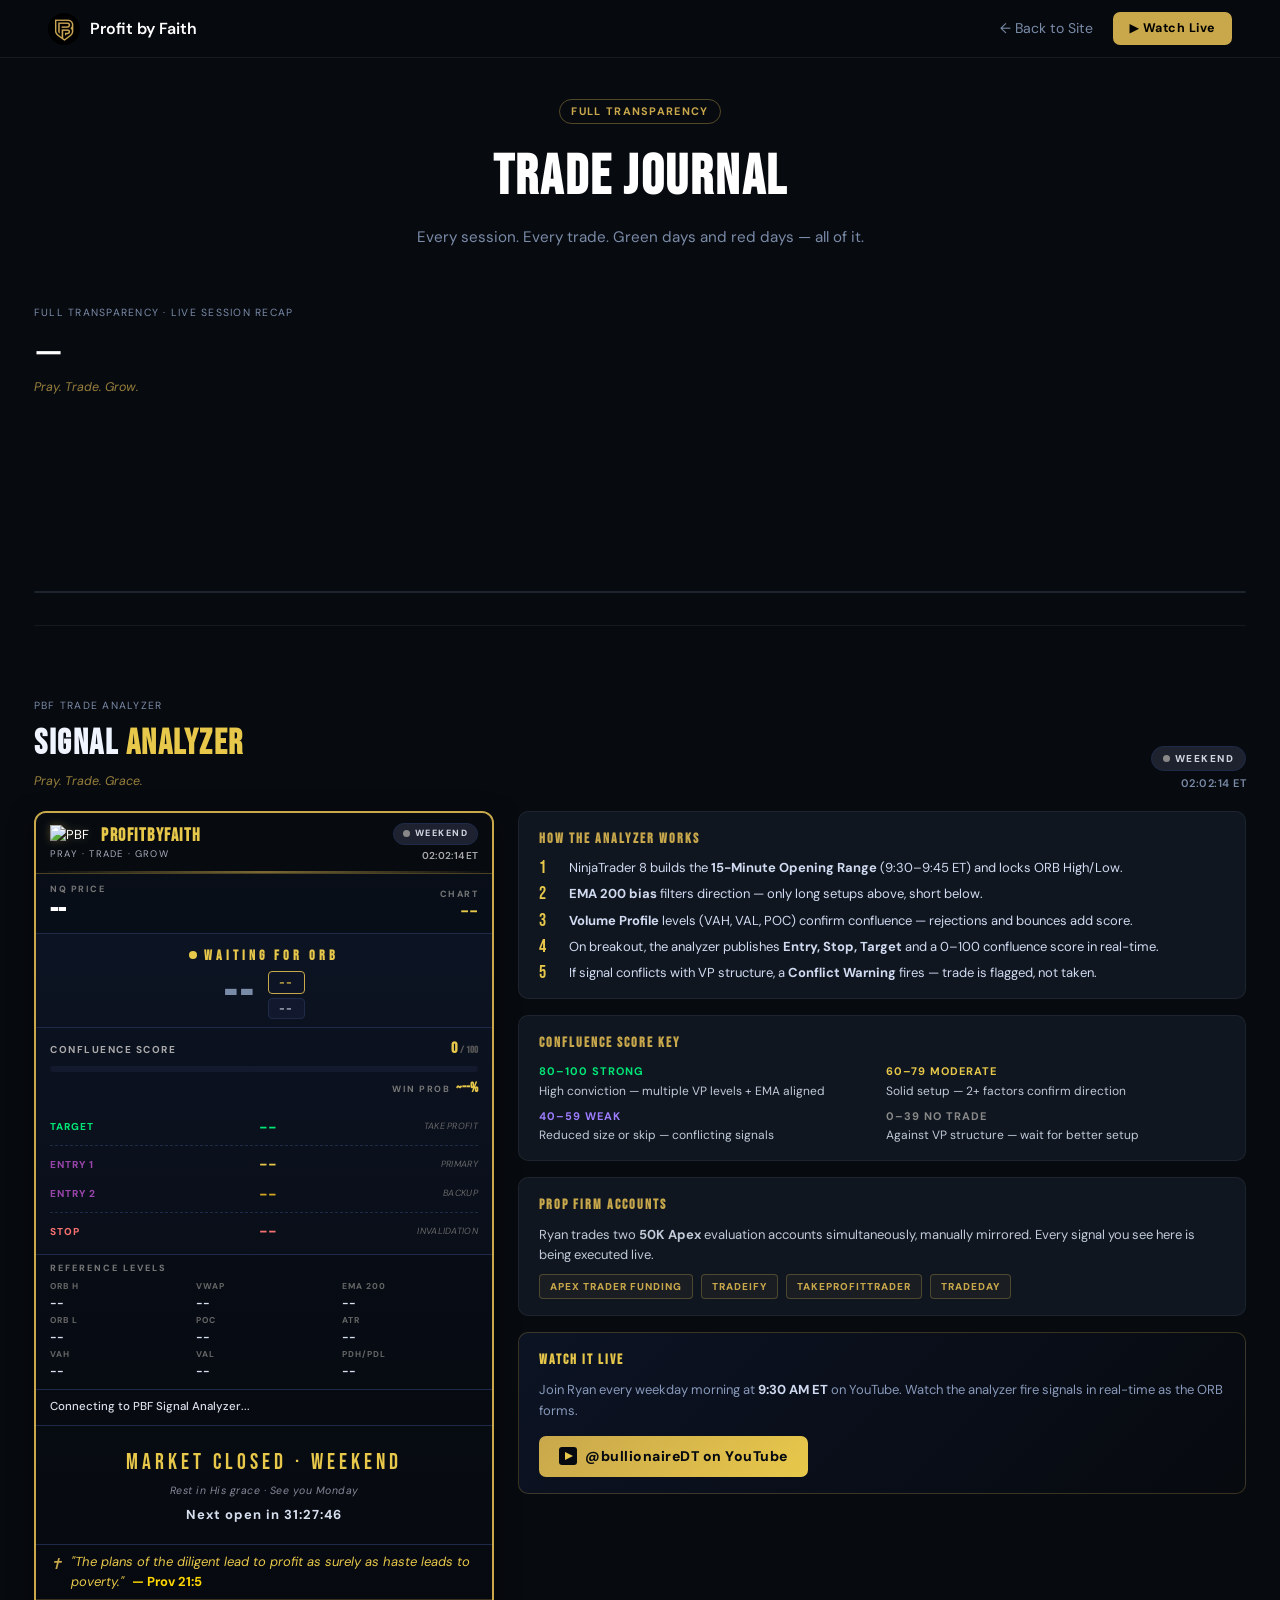
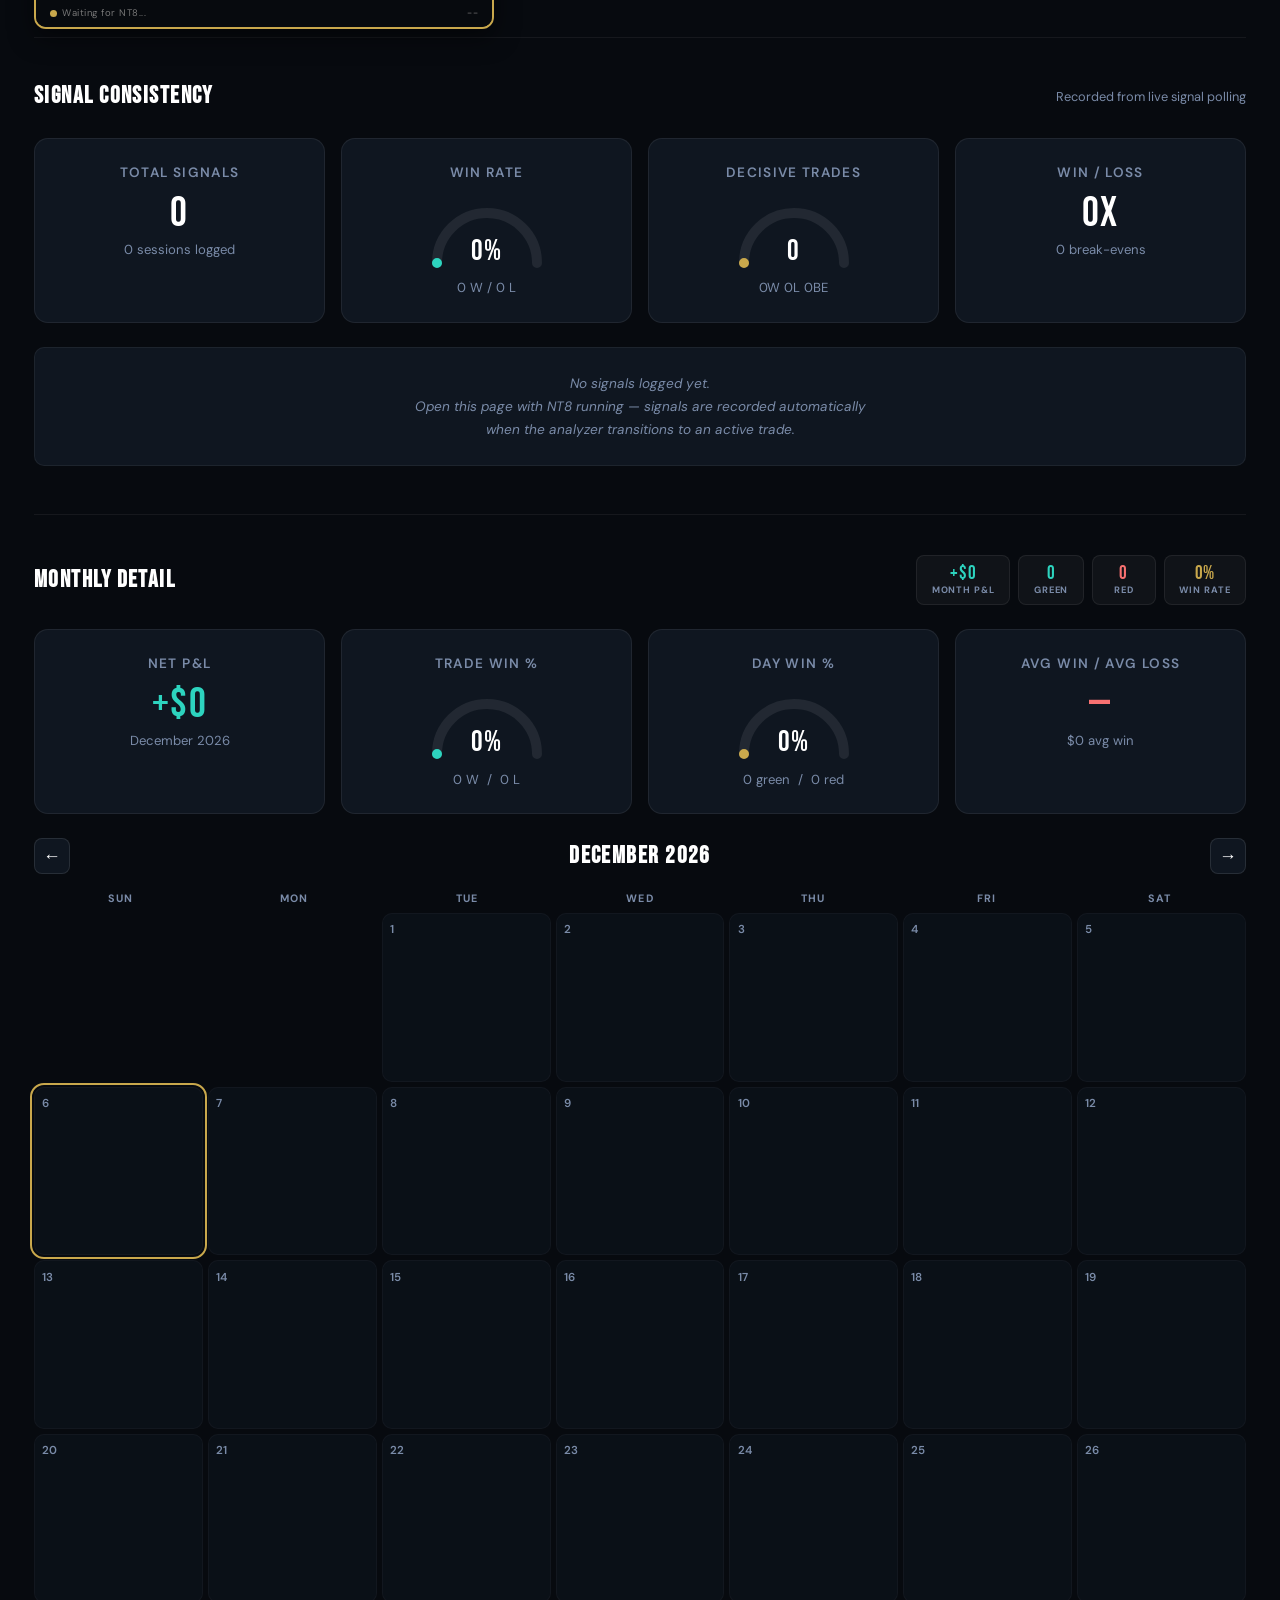
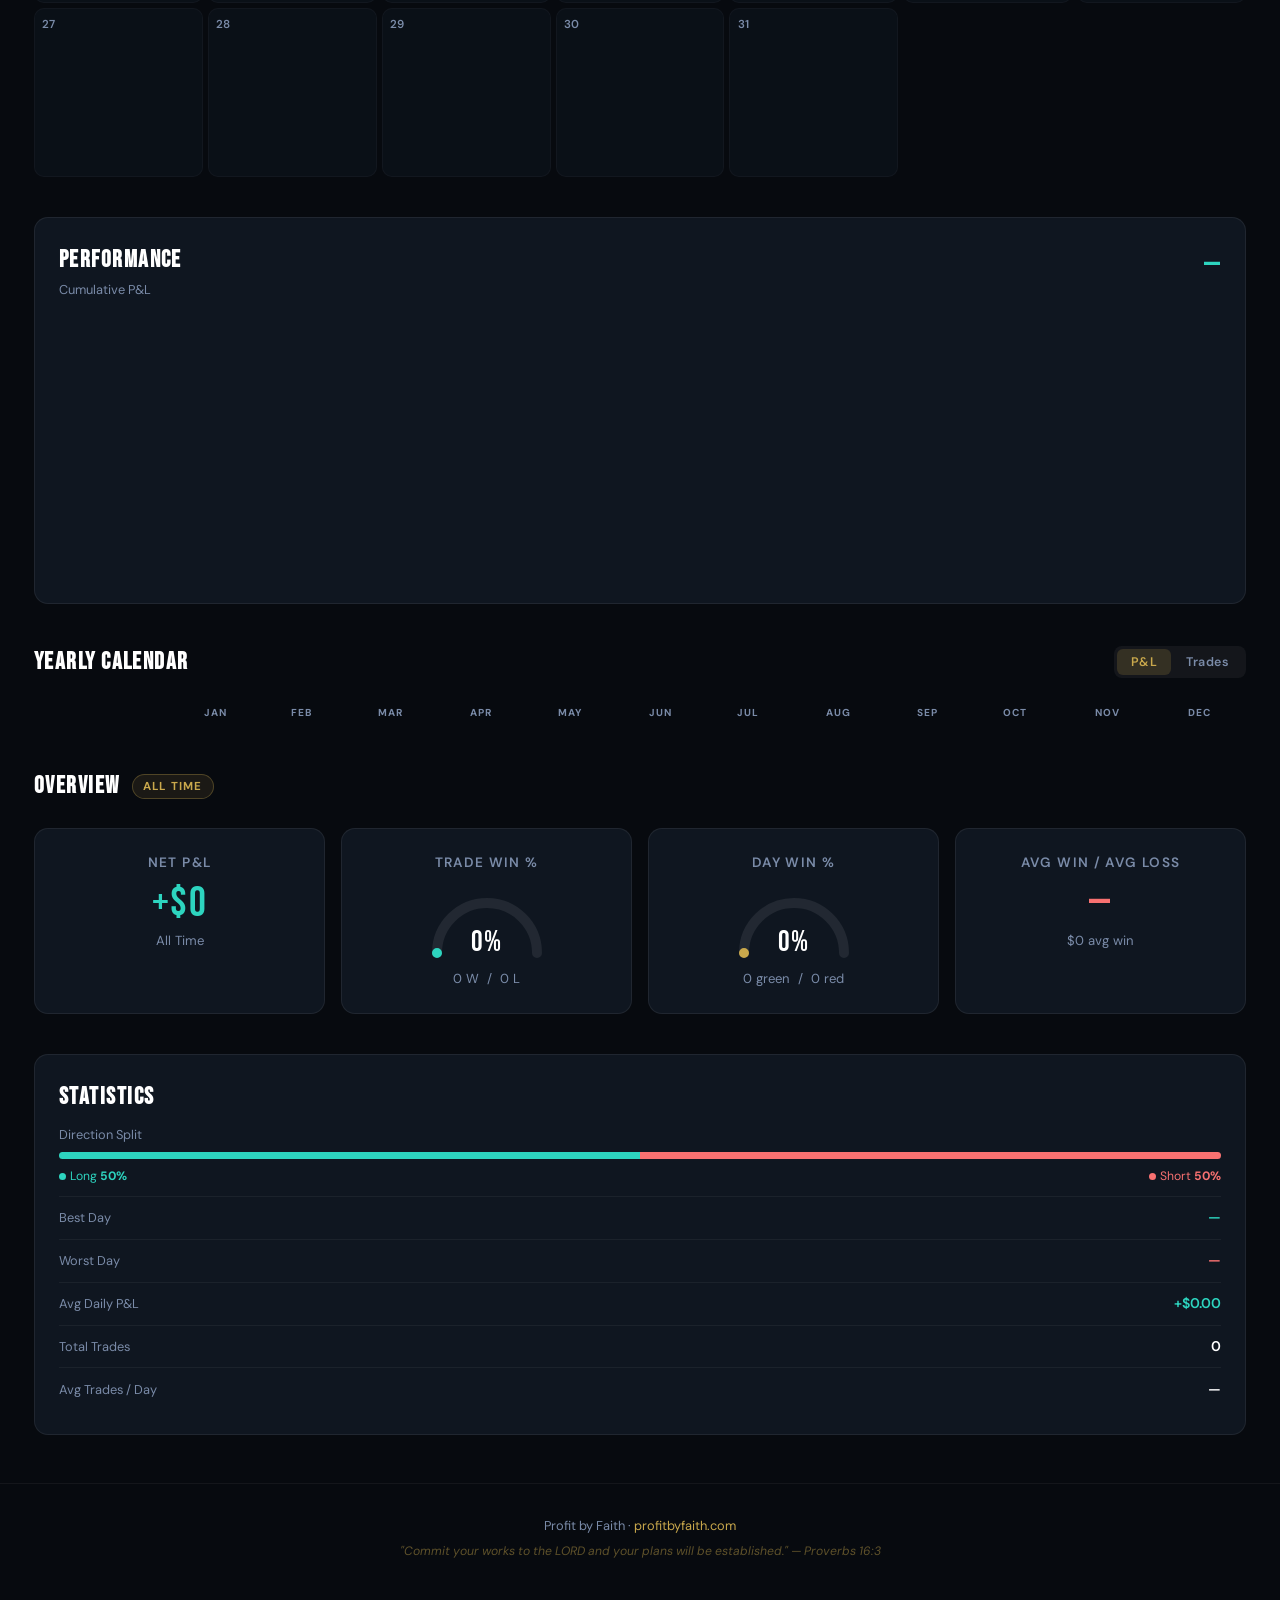
==== commit 86c7ae75: "feat: rewrite Signal Consistency to use localStorage signal log from live polling Co-Authored-By: Cl" ====
--- a/trades/index.html
+++ b/trades/index.html
@@ -1082,6 +1082,21 @@
   const eyt = pbfwEl('pbfw-eyebrow-text');
   if (ey) ey.classList.add('is-live');
   if (eyt) eyt.textContent = '🔴 Analyzer Active';
+
+  // Track signal transitions → write to localStorage signal log
+  pbfwTrackTransition(d);
+}
+
+function pbfwTrackTransition(d) {
+  const opp = (d.opp_state || 'WAITING').toUpperCase();
+  const dir = (d.direction || '').toUpperCase();
+  if (opp !== pbfwLastOppForLog) {
+    if (opp === 'ACTIVE')       pbfwAppendSignal(d, dir);
+    else if (opp === 'HIT')     pbfwMarkLogResult('W');
+    else if (opp === 'STOPPED') pbfwMarkLogResult('L');
+  }
+  pbfwLastOppForLog = opp;
+  if (d.tally) { pbfwLastTallyData = d.tally; renderAnalyzerSection(); }
 }
 
 function pbfwOffline() {
@@ -1099,169 +1114,220 @@
 setInterval(pbfwPoll, 2000);
 
 /* ══════════════════════════════════════════
-   PBF SIGNAL CONSISTENCY — fallback boot
-   journal.js calls renderAnalyzerSection() via renderAll(),
-   but if journalData is already loaded by the time this script
-   runs, trigger it directly here as well.
+   PBF SIGNAL LOG — localStorage trade tracking
+   Same key format as PBFOverlay.html: pbf_trade_log_YYYY-MM-DD
+   Built from live signal polling when this page is open + NT8 running.
+   OBS browser source uses isolated localStorage — this is independent.
    ══════════════════════════════════════════ */
-window.addEventListener('load', () => {
-  if (typeof journalData !== 'undefined' && Object.keys(journalData).length > 0) {
-    if (typeof renderAnalyzerSection === 'function') renderAnalyzerSection();
+
+const PBFW_LOG_PREFIX   = 'pbf_trade_log_';
+const PBFW_LOG_MAX      = 30;
+let   pbfwLastOppForLog = null;
+let   pbfwLastTallyData = null;
+
+function pbfwETDateStr() {
+  const d = pbfwNowET();
+  return d.getFullYear() + '-' + String(d.getMonth()+1).padStart(2,'0') + '-' + String(d.getDate()).padStart(2,'0');
+}
+function pbfwDayLogKey(ds) { return PBFW_LOG_PREFIX + (ds || pbfwETDateStr()); }
+function pbfwDayLog(ds)    { try { return JSON.parse(localStorage.getItem(pbfwDayLogKey(ds)) || '[]'); } catch(_) { return []; } }
+function pbfwSaveDayLog(log, ds) { try { localStorage.setItem(pbfwDayLogKey(ds), JSON.stringify(log)); } catch(_) {} }
+
+function pbfwAppendSignal(d, dir) {
+  const log = pbfwDayLog();
+  log.unshift({
+    id:     Date.now(),
+    time:   new Date().toLocaleTimeString('en-US', { hour:'2-digit', minute:'2-digit' }),
+    dir:    dir,
+    strat:  (d.strategy || '--').toUpperCase().replace(/-/g,' '),
+    entry:  d.entry  ? parseFloat(d.entry).toFixed(2)  : '--',
+    stop:   d.stop   ? parseFloat(d.stop).toFixed(2)   : '--',
+    target: d.target ? parseFloat(d.target).toFixed(2) : '--',
+    score:  Math.round(d.score || 0),
+    result: '--'
+  });
+  if (log.length > PBFW_LOG_MAX) log.length = PBFW_LOG_MAX;
+  pbfwSaveDayLog(log);
+  renderAnalyzerSection();
+}
+
+function pbfwMarkLogResult(result) {
+  const log = pbfwDayLog();
+  const row = log.find(r => r.result === '--');
+  if (!row) return;
+  row.result = result;
+  pbfwSaveDayLog(log);
+  renderAnalyzerSection();
+}
+
+
+/* ══════════════════════════════════════════
+   PBF SIGNAL CONSISTENCY — stat cards + signal log
+   Data: localStorage keys pbf_trade_log_YYYY-MM-DD
+   Built live from signal polling when page is open with NT8 running.
+   Stat cards use data.tally from NT8 when available, else localStorage.
+   ══════════════════════════════════════════ */
+
+function renderAnalyzerSection() {
+  // ── Gather all signal log data from localStorage ──────────────────────
+  const allKeys = [];
+  try {
+    for (let i = 0; i < localStorage.length; i++) {
+      const k = localStorage.key(i);
+      if (k && k.startsWith(PBFW_LOG_PREFIX)) allKeys.push(k);
+    }
+  } catch(_) {}
+  allKeys.sort().reverse();
+
+  const byDay = {};
+  const allRows = [];
+  for (const k of allKeys) {
+    const ds   = k.replace(PBFW_LOG_PREFIX, '');
+    const rows = pbfwDayLog(ds);
+    if (rows.length) { byDay[ds] = rows; allRows.push(...rows); }
   }
-});
-
-/* ══════════════════════════════════════════
-   PBF SIGNAL CONSISTENCY — stat cards + trade log
-   Called by journal.js renderAll() after data loads
-   ══════════════════════════════════════════ */
-
-function renderAnalyzerSection() {
-  if (typeof journalData === 'undefined' || !journalData) return;
-  if (typeof computeStats !== 'function' || typeof gaugeArcPath !== 'function') return;
-
-  // ── Stat cards (all-time) ───────────────────────────
-  const s = computeStats(null);
-
-  const fmtPnl = v => {
-    const abs = '$' + Math.abs(v).toLocaleString('en-US', { minimumFractionDigits: 0, maximumFractionDigits: 0 });
-    return (v >= 0 ? '+' : '-') + abs;
-  };
-
+
+  // ── Stats (prefer live NT8 tally; fall back to localStorage counts) ────
+  let totalSig, wins, losses, bes, winRate;
+  if (pbfwLastTallyData) {
+    wins     = pbfwLastTallyData.wins     || 0;
+    losses   = pbfwLastTallyData.losses   || 0;
+    bes      = pbfwLastTallyData.be       || 0;
+    totalSig = pbfwLastTallyData.signals  || allRows.length;
+    winRate  = pbfwLastTallyData.win_rate != null ? pbfwLastTallyData.win_rate : 0;
+  } else {
+    const scored = allRows.filter(r => r.result !== '--');
+    wins     = scored.filter(r => r.result === 'W').length;
+    losses   = scored.filter(r => r.result === 'L').length;
+    bes      = scored.filter(r => r.result === 'BE').length;
+    totalSig = allRows.length;
+    const decisive = wins + losses;
+    winRate  = decisive > 0 ? Math.round(wins / decisive * 100) : 0;
+  }
+  const decisive = wins + losses;
+  const winFrac  = decisive > 0 ? wins / decisive : 0;
+
+  // Card 1 — Total Signals
+  const sc1lbl = document.querySelector('#pbfw-stat-pnl')?.closest('.stat-card')?.querySelector('.sc-label');
+  if (sc1lbl) sc1lbl.textContent = 'Total Signals';
   const pnlEl = document.getElementById('pbfw-stat-pnl');
-  if (pnlEl) { pnlEl.textContent = fmtPnl(s.totalPnl); pnlEl.className = 'sc-value ' + (s.totalPnl >= 0 ? 'green' : 'red'); }
+  if (pnlEl) { pnlEl.textContent = totalSig || '0'; pnlEl.className = 'sc-value'; }
   const pnlSubEl = document.getElementById('pbfw-stat-pnl-sub');
-  if (pnlSubEl) pnlSubEl.textContent = 'All time';
-
+  if (pnlSubEl) pnlSubEl.textContent = allKeys.length + ' session' + (allKeys.length !== 1 ? 's' : '') + ' logged';
+
+  // Card 2 — Win Rate gauge
+  const sc2lbl = document.querySelector('#pbfw-stat-winrate')?.closest('.stat-card')?.querySelector('.sc-label');
+  if (sc2lbl) sc2lbl.textContent = 'Win Rate';
   const winrateEl = document.getElementById('pbfw-stat-winrate');
-  if (winrateEl) winrateEl.textContent = Math.round(s.tradeWinPct * 100) + '%';
+  if (winrateEl) winrateEl.textContent = winRate + '%';
   const winrateSubEl = document.getElementById('pbfw-stat-winrate-sub');
-  if (winrateSubEl) winrateSubEl.textContent = `${s.wins} W  /  ${s.losses} L`;
+  if (winrateSubEl) winrateSubEl.textContent = wins + ' W / ' + losses + ' L';
   const tradeArc = document.getElementById('pbfw-g-trade-arc');
-  if (tradeArc) tradeArc.setAttribute('d', gaugeArcPath(s.tradeWinPct));
-
+  if (tradeArc && typeof gaugeArcPath === 'function') tradeArc.setAttribute('d', gaugeArcPath(winFrac));
+
+  // Card 3 — Decisive trades breakdown
+  const sc3lbl = document.querySelector('#pbfw-stat-dayrate')?.closest('.stat-card')?.querySelector('.sc-label');
+  if (sc3lbl) sc3lbl.textContent = 'Decisive Trades';
   const dayrateEl = document.getElementById('pbfw-stat-dayrate');
-  if (dayrateEl) dayrateEl.textContent = Math.round(s.dayWinPct * 100) + '%';
+  if (dayrateEl) { dayrateEl.textContent = decisive + ''; dayrateEl.className = 'sc-gauge-val'; }
   const dayrateSubEl = document.getElementById('pbfw-stat-dayrate-sub');
-  if (dayrateSubEl) dayrateSubEl.textContent = `${s.greenDays} green  /  ${s.redDays} red`;
+  if (dayrateSubEl) dayrateSubEl.textContent = wins + 'W  ' + losses + 'L  ' + bes + 'BE';
   const dayArc = document.getElementById('pbfw-g-day-arc');
-  if (dayArc) dayArc.setAttribute('d', gaugeArcPath(s.dayWinPct));
-
+  if (dayArc && typeof gaugeArcPath === 'function') dayArc.setAttribute('d', gaugeArcPath(decisive > 0 ? wins / (decisive + bes) : 0));
+
+  // Card 4 — Win/Loss ratio
+  const sc4lbl = document.querySelector('#pbfw-stat-ratio')?.closest('.stat-card')?.querySelector('.sc-label');
+  if (sc4lbl) sc4lbl.textContent = 'Win / Loss';
   const ratioEl = document.getElementById('pbfw-stat-ratio');
-  if (ratioEl) { ratioEl.textContent = s.ratio > 0 ? s.ratio.toFixed(2) + 'x' : '—'; ratioEl.className = 'sc-value ' + (s.ratio >= 1 ? 'green' : 'red'); }
+  if (ratioEl) {
+    const r = losses > 0 ? (wins / losses).toFixed(2) : wins > 0 ? wins + '.00' : '0';
+    ratioEl.textContent = r + 'x';
+    ratioEl.className = 'sc-value ' + (decisive > 0 ? (wins >= losses ? 'green' : 'red') : '');
+  }
   const ratioSubEl = document.getElementById('pbfw-stat-ratio-sub');
-  if (ratioSubEl) ratioSubEl.textContent = '$' + Math.round(s.avgWin).toLocaleString() + ' avg win';
-
-  // ── Trade log ───────────────────────────────────────
+  if (ratioSubEl) ratioSubEl.textContent = bes + ' break-even' + (bes !== 1 ? 's' : '');
+
+  // ── Signal log table ────────────────────────────────────────────────────
   const logEl = document.getElementById('pbfw-trade-log');
   if (!logEl) return;
-
-  const firmCls = acct => {
-    const a = (acct || '').toLowerCase();
-    if (a.includes('bx-') || a.includes('bulenox')) return 'bulenox';
-    if (a.includes('take') || a.includes('profit539') || a.includes('tpt')) return 'tpt';
-    return 'apex';
-  };
-  const firmLbl = acct => {
-    const a = (acct || '').toLowerCase();
-    if (a.includes('bx-') || a.includes('bulenox')) return 'Bulenox';
-    if (a.includes('take') || a.includes('profit539') || a.includes('tpt')) return 'TPT';
-    return 'Apex';
-  };
-  const tagCls = p => p > 50 ? 'good' : p < -100 ? 'bad' : 'ugly';
-  const fmtT = raw => {
-    if (!raw) return '—';
-    const pts = (raw || '').split(' ');
-    if (pts.length < 2) return raw;
-    return pts[1].split(':').slice(0,2).join(':') + (pts[2] ? ' ' + pts[2] : '');
-  };
-
-  const allDays = Object.entries(journalData).sort(([a],[b]) => b.localeCompare(a));
-
-  let html = `<div class="recap-col-head">
-    <span>#</span><span>dir</span><span>entry &rarr; exit</span><span>time</span><span>account</span><span>tag</span><span style="text-align:right">p&l</span>
-  </div>`;
-
-  let total = 0;
-  const MAX = 30;
-
-  for (const [ds, day] of allDays) {
-    const trades = day.trades || [];
-    if (!trades.length) continue;
-
+  const noteEl = document.getElementById('pbfw-log-note');
+
+  if (!allRows.length) {
+    logEl.innerHTML = '<div style="color:var(--muted);font-size:0.85rem;padding:1.5rem;text-align:center;font-style:italic;line-height:1.7;">No signals logged yet.<br>Open this page with NT8 running — signals are recorded automatically<br>when the analyzer transitions to an active trade.</div>';
+    if (noteEl) noteEl.textContent = 'Recorded from live signal polling';
+    return;
+  }
+
+  if (noteEl) noteEl.textContent = allRows.length + ' signal' + (allRows.length !== 1 ? 's' : '') + ' logged · Click row to drill down';
+
+  const COL = '80px 52px 1fr 72px 72px 72px 44px';
+  let html = '<div class="recap-col-head" style="grid-template-columns:' + COL + ';">'
+    + '<span>time</span><span>dir</span><span>strategy</span>'
+    + '<span>entry</span><span>stop</span><span>target</span><span>result</span>'
+    + '</div>';
+
+  for (const [ds, rows] of Object.entries(byDay).sort(([a],[b]) => b.localeCompare(a))) {
     const dl = new Date(ds + 'T12:00:00')
       .toLocaleDateString('en-US', { weekday:'short', month:'short', day:'numeric', year:'numeric' });
-    const dp = day.pnl;
-    html += `<div class="recap-acct-group">
-      <span>${dl}</span>
-      <span style="color:${dp >= 0 ? 'var(--win)' : 'var(--loss)'};font-weight:700;">${dp >= 0 ? '+$' : '-$'}${Math.abs(dp).toLocaleString('en-US',{minimumFractionDigits:0})}</span>
-    </div>`;
-
-    for (let i = 0; i < trades.length && total < MAX; i++, total++) {
-      const t   = trades[i];
-      const p   = t.profit || 0;
-      const dir = (t.direction || '').toLowerCase();
-      const tag = tagCls(p);
-      const ep  = t.entryPrice || '—';
-      const xp  = t.exitPrice  || '—';
-      const fc  = firmCls(t.account);
-      const fl  = firmLbl(t.account);
-      const bdg = fc === 'tpt' ? 'TPT' : fc === 'apex' ? 'APEX' : 'BUL';
-      const entT = fmtT(t.entryTime);
-      const extT = fmtT(t.exitTime);
-      const timeStr = extT !== '—' ? `${entT} – ${extT}` : entT;
-      const rId = `pbfw-r-${ds}-${i}`;
-      const dId = `pbfw-d-${ds}-${i}`;
-
-      html += `<div class="recap-trade-row recap-expandable" id="${rId}" data-drawer="${dId}">
-        <span style="color:#7a8ba8;font-size:0.68rem">${i+1}</span>
-        <span class="dir-badge ${dir}">${dir}</span>
-        <span style="font-family:monospace;font-size:0.72rem;color:#a0a8b8">${ep} &rarr; ${xp}</span>
-        <span class="recap-time-cell">${timeStr}</span>
-        <span style="font-size:0.68rem;color:#7a8ba8">${fl}</span>
-        <span class="tag-badge ${tag}">${tag}</span>
-        <span style="text-align:right;font-family:monospace;font-size:0.75rem;font-weight:600;color:${p >= 0 ? 'var(--win)' : 'var(--loss)'}">${p >= 0 ? '+$' : '-$'}${Math.abs(p).toFixed(2)}</span>
-      </div>
-      <div class="recap-trade-drawer" id="${dId}">
-        <div class="rtd-inner">
-          <div class="rtd-grid">
-            <div class="rtd-field"><div class="rtd-label">Date</div><div class="rtd-val">${dl}</div></div>
-            <div class="rtd-field"><div class="rtd-label">Entry time</div><div class="rtd-val">${t.entryTime || '—'}</div></div>
-            <div class="rtd-field"><div class="rtd-label">Exit time</div><div class="rtd-val">${t.exitTime || '—'}</div></div>
-            <div class="rtd-field"><div class="rtd-label">Direction</div><div class="rtd-val"><span class="dir-badge ${dir}">${dir}</span></div></div>
-            <div class="rtd-field"><div class="rtd-label">Entry &rarr; Exit</div><div class="rtd-val" style="font-family:monospace;color:#a0a8b8">${ep} &rarr; ${xp}</div></div>
-            <div class="rtd-field"><div class="rtd-label">P&amp;L</div><div class="rtd-val" style="font-weight:700;color:${p >= 0 ? 'var(--win)' : 'var(--loss)'}">${p >= 0 ? '+$' : '-$'}${Math.abs(p).toFixed(2)}</div></div>
-            <div class="rtd-field"><div class="rtd-label">Tag</div><div class="rtd-val"><span class="tag-badge ${tag}">${tag}</span></div></div>
-            <div class="rtd-field"><div class="rtd-label">Instrument</div><div class="rtd-val">${t.instrument || '—'}</div></div>
-            <div class="rtd-field"><div class="rtd-label">Account</div><div class="rtd-val"><span class="recap-firm-badge ${fc}">${bdg}</span> <span style="font-size:0.72rem;color:#a0a8b8">${t.account || '—'}</span></div></div>
-          </div>
-        </div>
-      </div>`;
-    }
-    if (total >= MAX) break;
+    const dW  = rows.filter(r => r.result === 'W').length;
+    const dL  = rows.filter(r => r.result === 'L').length;
+    const dBE = rows.filter(r => r.result === 'BE').length;
+    html += '<div class="recap-acct-group"><span>' + dl + '</span>'
+      + '<span style="font-size:0.75rem;color:var(--muted);">' + dW + 'W · ' + dL + 'L · ' + dBE + 'BE</span></div>';
+
+    rows.forEach(function(r, i) {
+      const rId    = 'pbfw-sr-' + ds + '-' + i;
+      const dId    = 'pbfw-sd-' + ds + '-' + i;
+      const dirCls = r.dir === 'BUY' ? 'td-buy' : 'td-sell';
+      const rc     = r.result === 'W' ? 'res-w' : r.result === 'L' ? 'res-l' : r.result === 'BE' ? 'res-be' : '';
+      html += '<div class="recap-trade-row recap-expandable" id="' + rId + '" data-drawer="' + dId + '" style="grid-template-columns:' + COL + ';">'
+        + '<span style="font-size:0.73rem;color:#aab;font-variant-numeric:tabular-nums;">' + r.time + '</span>'
+        + '<span class="' + dirCls + '" style="font-weight:800;font-size:0.75rem;">' + r.dir + '</span>'
+        + '<span style="font-size:0.76rem;color:#d0d8e8;">' + r.strat + '</span>'
+        + '<span style="font-family:monospace;font-size:0.72rem;color:#a0a8b8;">' + r.entry + '</span>'
+        + '<span style="font-family:monospace;font-size:0.72rem;color:var(--loss);">' + r.stop + '</span>'
+        + '<span style="font-family:monospace;font-size:0.72rem;color:var(--win);">' + r.target + '</span>'
+        + '<span class="td-result ' + rc + '" style="font-weight:800;">' + r.result + '</span>'
+        + '</div>'
+        + '<div class="recap-trade-drawer" id="' + dId + '"><div class="rtd-inner"><div class="rtd-grid">'
+        + '<div class="rtd-field"><div class="rtd-label">Date</div><div class="rtd-val">' + dl + '</div></div>'
+        + '<div class="rtd-field"><div class="rtd-label">Time</div><div class="rtd-val">' + r.time + '</div></div>'
+        + '<div class="rtd-field"><div class="rtd-label">Direction</div><div class="rtd-val"><span class="' + dirCls + '" style="font-weight:800;">' + r.dir + '</span></div></div>'
+        + '<div class="rtd-field"><div class="rtd-label">Strategy</div><div class="rtd-val">' + r.strat + '</div></div>'
+        + '<div class="rtd-field"><div class="rtd-label">Entry</div><div class="rtd-val" style="font-family:monospace;">' + r.entry + '</div></div>'
+        + '<div class="rtd-field"><div class="rtd-label">Stop</div><div class="rtd-val" style="font-family:monospace;color:var(--loss);">' + r.stop + '</div></div>'
+        + '<div class="rtd-field"><div class="rtd-label">Target</div><div class="rtd-val" style="font-family:monospace;color:var(--win);">' + r.target + '</div></div>'
+        + '<div class="rtd-field"><div class="rtd-label">Confluence</div><div class="rtd-val">' + (r.score != null ? r.score + ' / 100' : '&mdash;') + '</div></div>'
+        + '<div class="rtd-field"><div class="rtd-label">Result</div><div class="rtd-val"><span class="td-result ' + rc + '" style="font-size:0.9rem;font-weight:800;">' + r.result + '</span></div></div>'
+        + '</div></div></div>';
+    });
   }
 
   logEl.innerHTML = html;
 
-  const noteEl = document.getElementById('pbfw-log-note');
-  if (noteEl) noteEl.textContent = `Last ${total} trades · Click row to drill down`;
-
-  // Click-to-expand handlers
-  let _pbfwOpenId = null;
-  logEl.querySelectorAll('.recap-expandable').forEach(row => {
-    row.addEventListener('click', () => {
-      const did = row.dataset.drawer;
+  var _sigOpenId = null;
+  logEl.querySelectorAll('.recap-expandable').forEach(function(row) {
+    row.addEventListener('click', function() {
+      const did    = row.dataset.drawer;
       const drawer = document.getElementById(did);
       if (!drawer) return;
       const isOpen = drawer.classList.contains('open');
-      if (_pbfwOpenId && _pbfwOpenId !== did) {
-        const prev = document.getElementById(_pbfwOpenId);
-        if (prev) { prev.classList.remove('open'); const pr = logEl.querySelector(`[data-drawer="${_pbfwOpenId}"]`); if (pr) pr.classList.remove('recap-row-active'); }
+      if (_sigOpenId && _sigOpenId !== did) {
+        const prev = document.getElementById(_sigOpenId);
+        if (prev) {
+          prev.classList.remove('open');
+          const pr = logEl.querySelector('[data-drawer="' + _sigOpenId + '"]');
+          if (pr) pr.classList.remove('recap-row-active');
+        }
       }
-      if (isOpen) { drawer.classList.remove('open'); row.classList.remove('recap-row-active'); _pbfwOpenId = null; }
-      else { drawer.classList.add('open'); row.classList.add('recap-row-active'); _pbfwOpenId = did; }
+      if (isOpen) { drawer.classList.remove('open'); row.classList.remove('recap-row-active'); _sigOpenId = null; }
+      else        { drawer.classList.add('open');    row.classList.add('recap-row-active');    _sigOpenId = did; }
     });
   });
 }
+
+// Initial render on page load (shows empty state or any stored sessions)
+renderAnalyzerSection();
 </script>
 </body>
 </html>
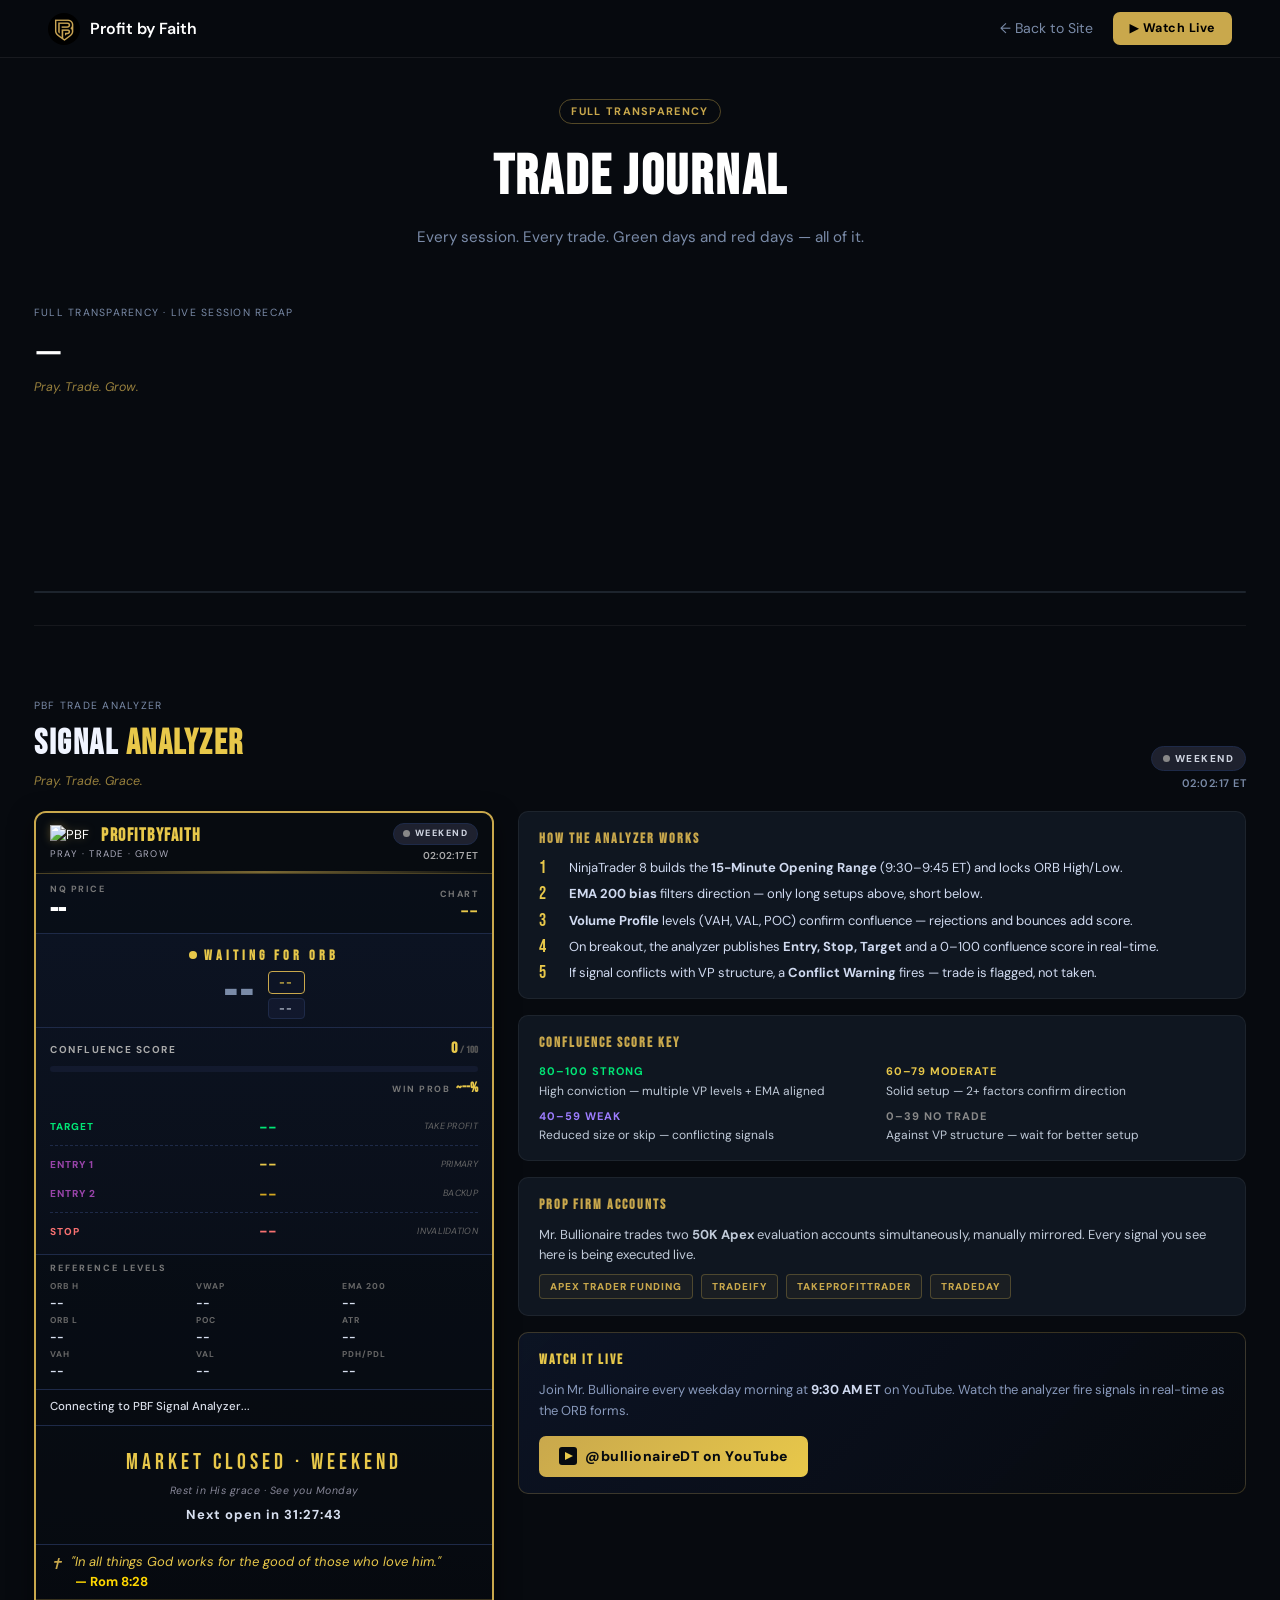
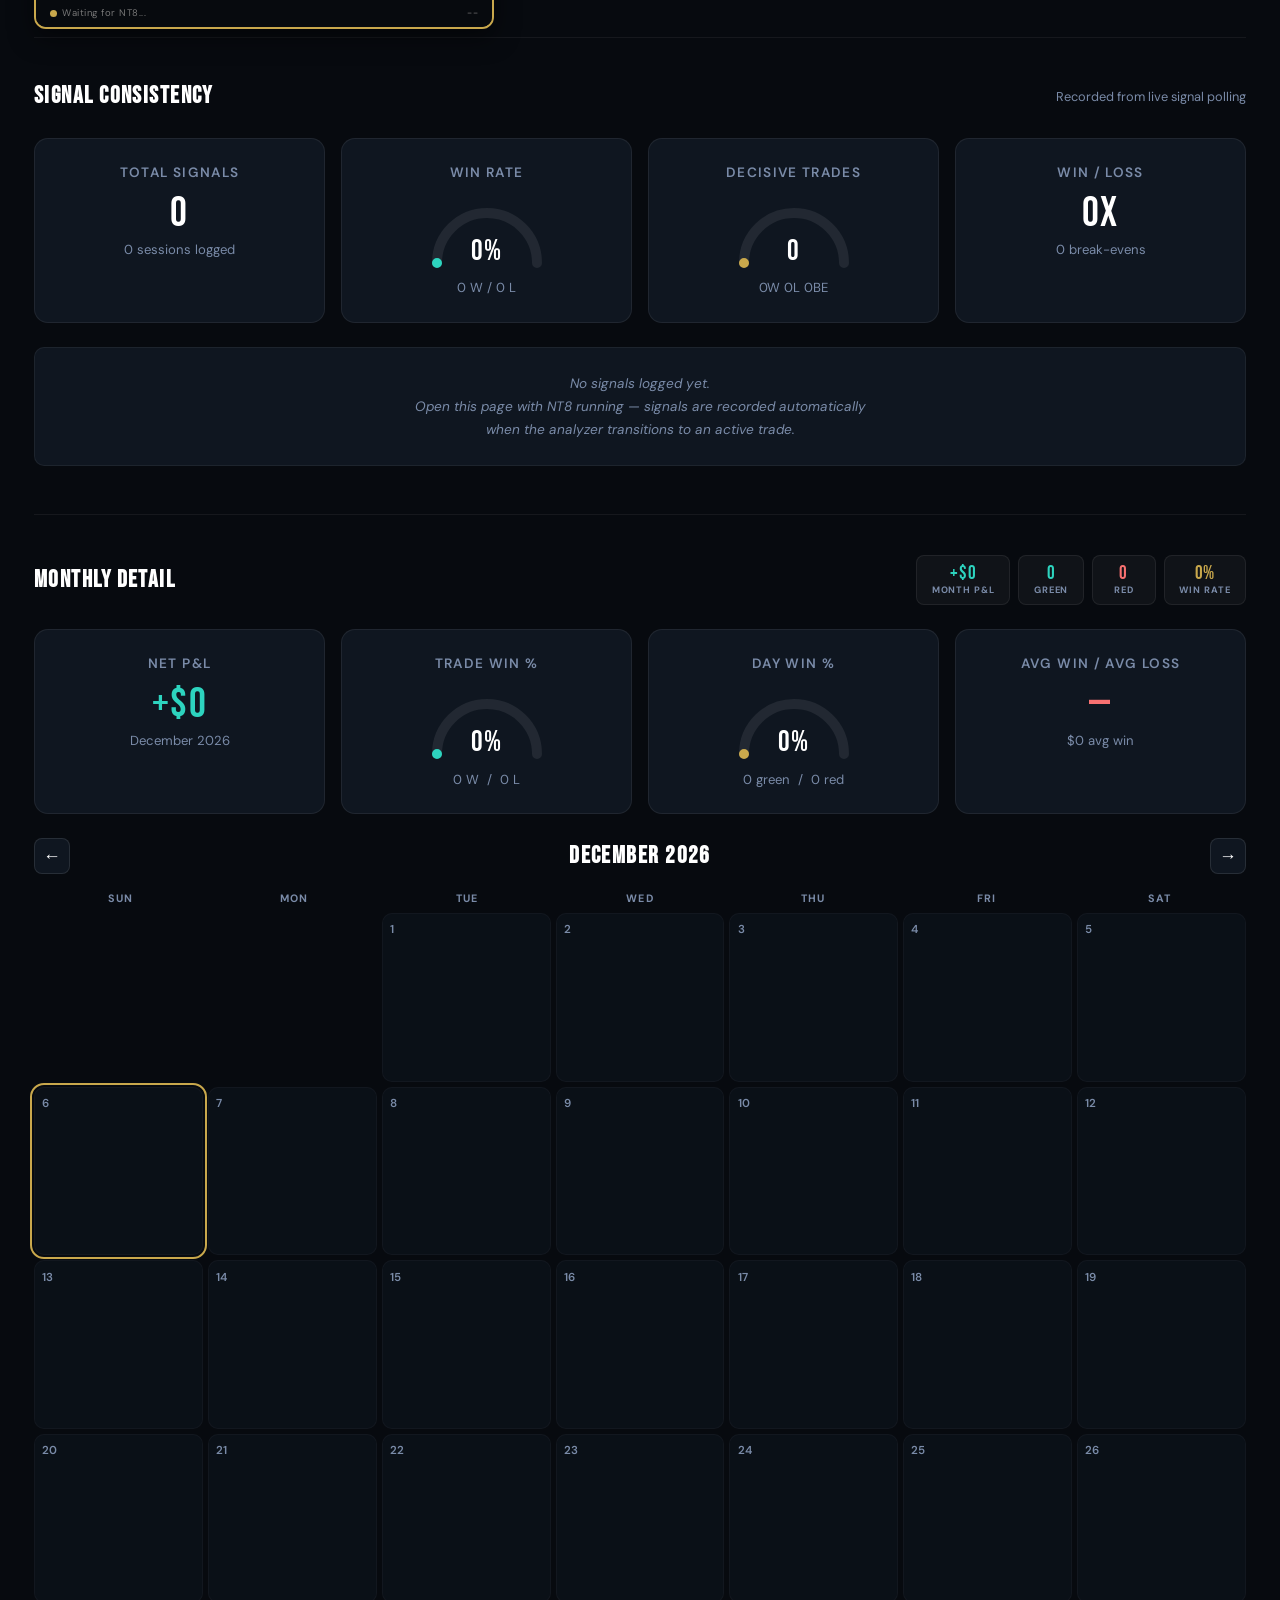
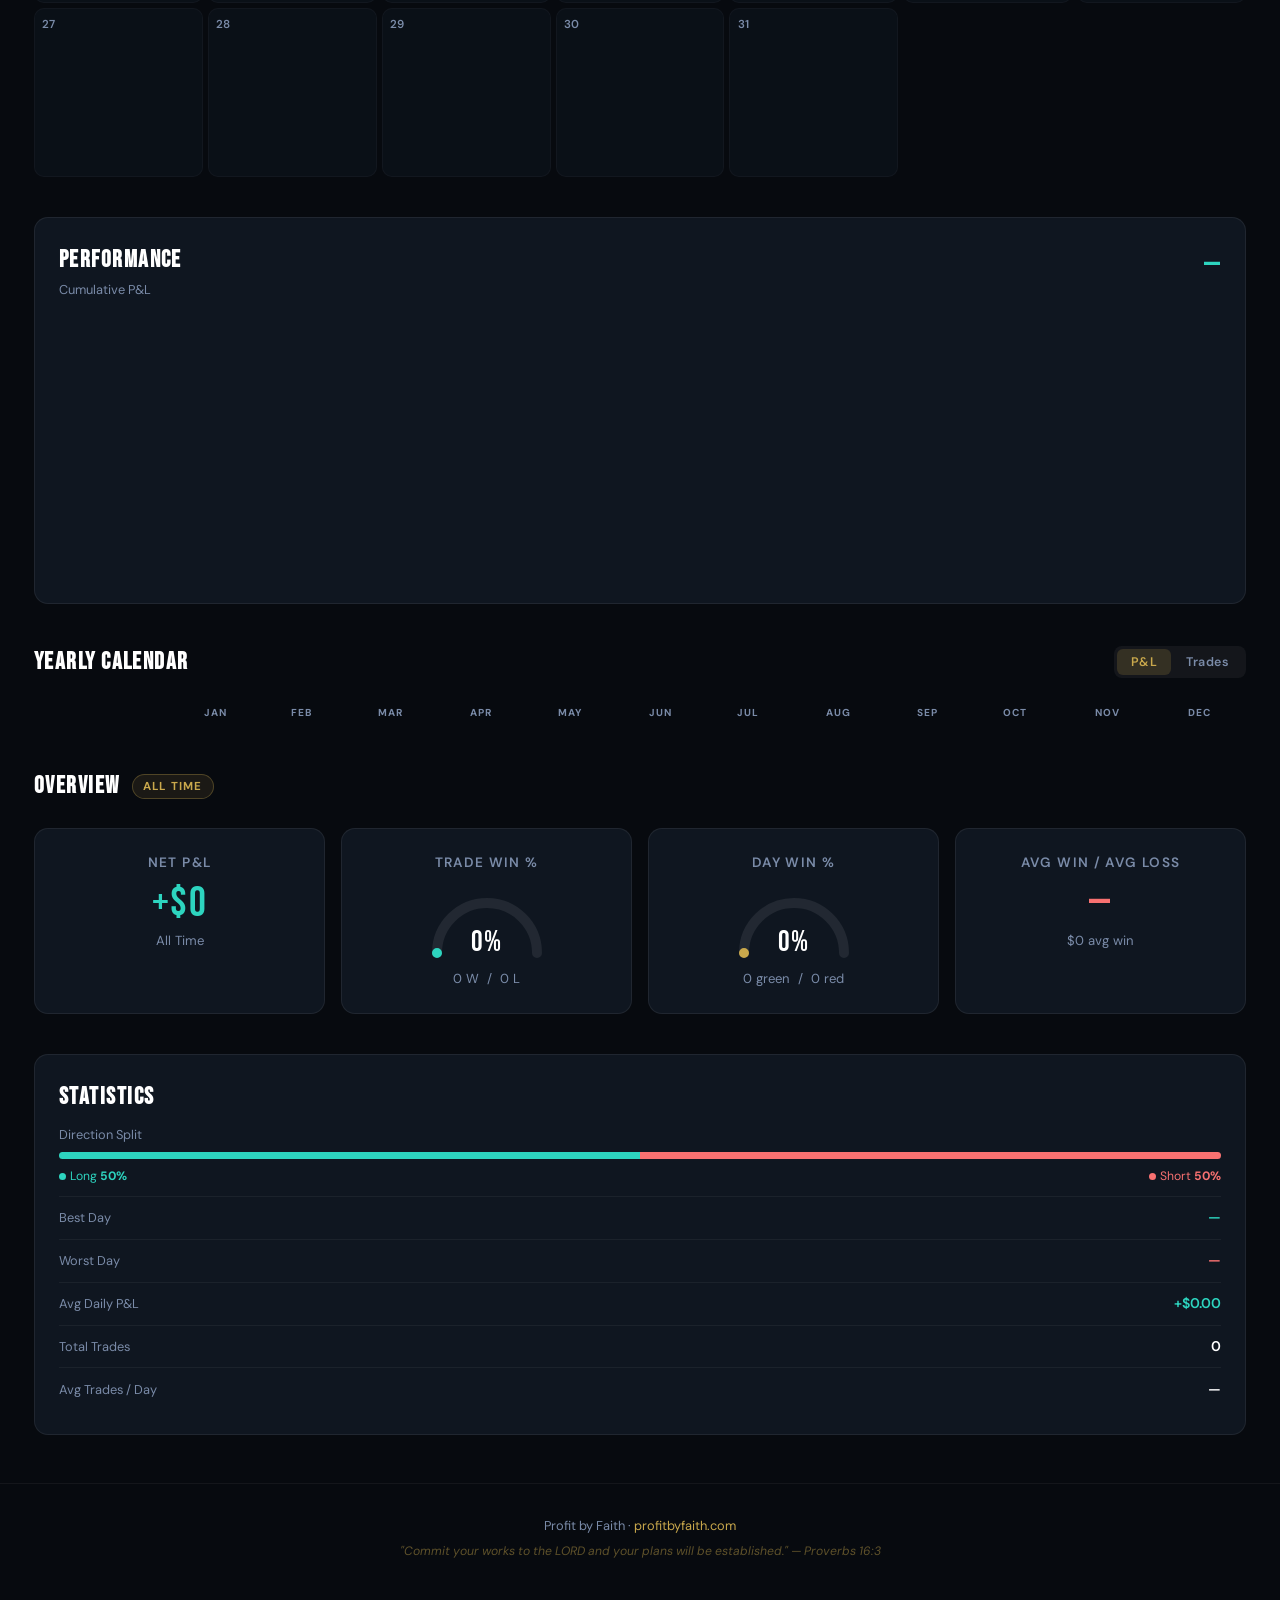
==== commit 3c6124a7: "fix: rename PBF Trade Analyzer to Signal Analyzer; replace Ryan with Mr. Bullionaire Co-Authored-By:" ====
--- a/trades/index.html
+++ b/trades/index.html
@@ -569,7 +569,7 @@
       <div class="pbfw-info-card">
         <h3>Prop Firm Accounts</h3>
         <div style="font-size:13px;color:var(--text,#c0cad8);margin-bottom:10px;line-height:1.5;">
-          Ryan trades two <strong>50K Apex</strong> evaluation accounts simultaneously, manually mirrored. Every signal you see here is being executed live.
+          Mr. Bullionaire trades two <strong>50K Apex</strong> evaluation accounts simultaneously, manually mirrored. Every signal you see here is being executed live.
         </div>
         <div class="pbfw-sponsor-strip">
           <span class="pbfw-sponsor-chip">Apex Trader Funding</span>
@@ -582,7 +582,7 @@
       <div class="pbfw-info-card" style="border-color:rgba(201,168,76,0.25);background:linear-gradient(135deg,rgba(13,21,38,0.9),rgba(7,10,15,0.95));">
         <h3 style="color:var(--pbfw-gold2);">Watch It Live</h3>
         <div style="font-size:13px;color:#8899bb;line-height:1.6;margin-bottom:14px;">
-          Join Ryan every weekday morning at <strong style="color:#d0daf0;">9:30 AM ET</strong> on YouTube. Watch the analyzer fire signals in real-time as the ORB forms.
+          Join Mr. Bullionaire every weekday morning at <strong style="color:#d0daf0;">9:30 AM ET</strong> on YouTube. Watch the analyzer fire signals in real-time as the ORB forms.
         </div>
         <a href="https://www.youtube.com/@bullionaireDT" target="_blank" style="display:inline-flex;align-items:center;gap:8px;background:linear-gradient(135deg,#c9a84c,#e8c84a);color:#060a10;font-family:'DM Sans',sans-serif;font-size:14px;font-weight:800;padding:10px 20px;border-radius:7px;text-decoration:none;letter-spacing:0.5px;transition:transform 0.15s;" onmouseover="this.style.transform='translateY(-2px)'" onmouseout="this.style.transform=''">
           <span style="width:18px;height:18px;background:#060a10;border-radius:3px;display:flex;align-items:center;justify-content:center;"><span style="border-style:solid;border-width:4.5px 0 4.5px 8px;border-color:transparent transparent transparent #e8c84a;margin-left:2px;"></span></span>
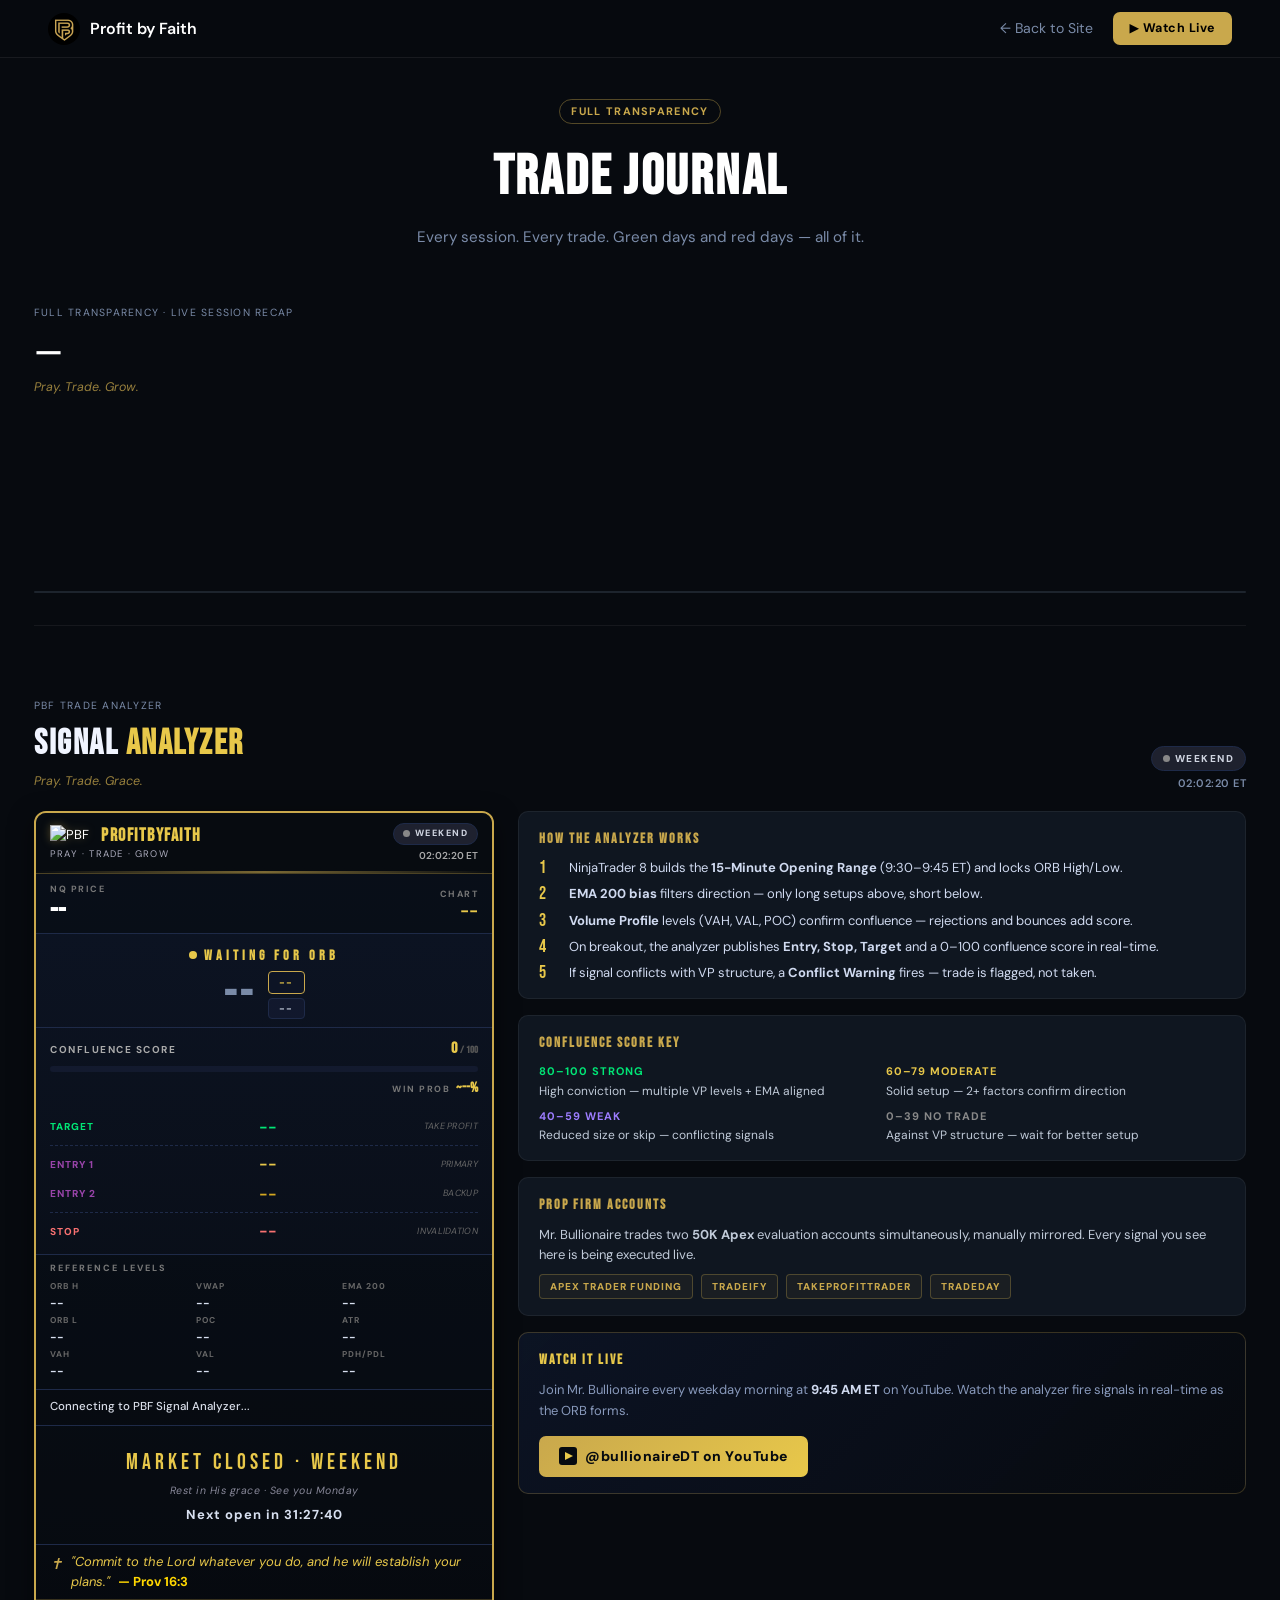
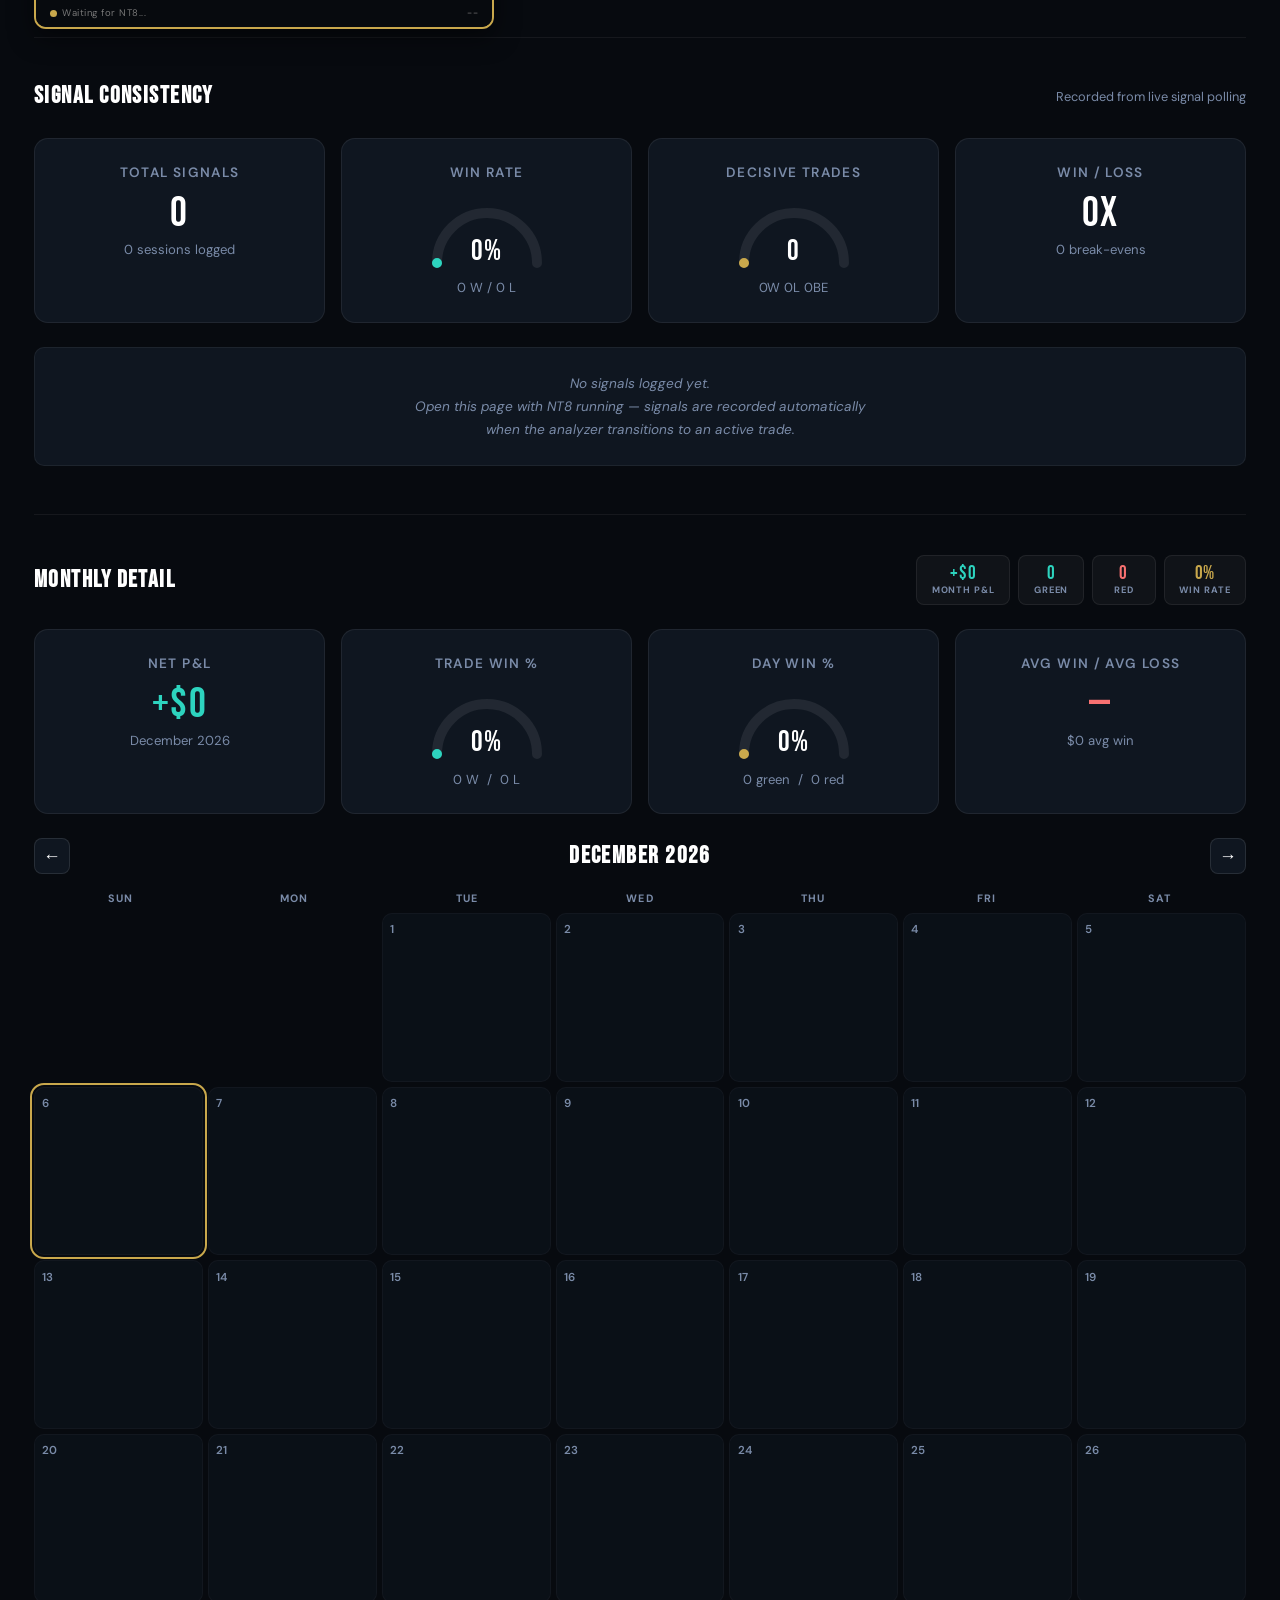
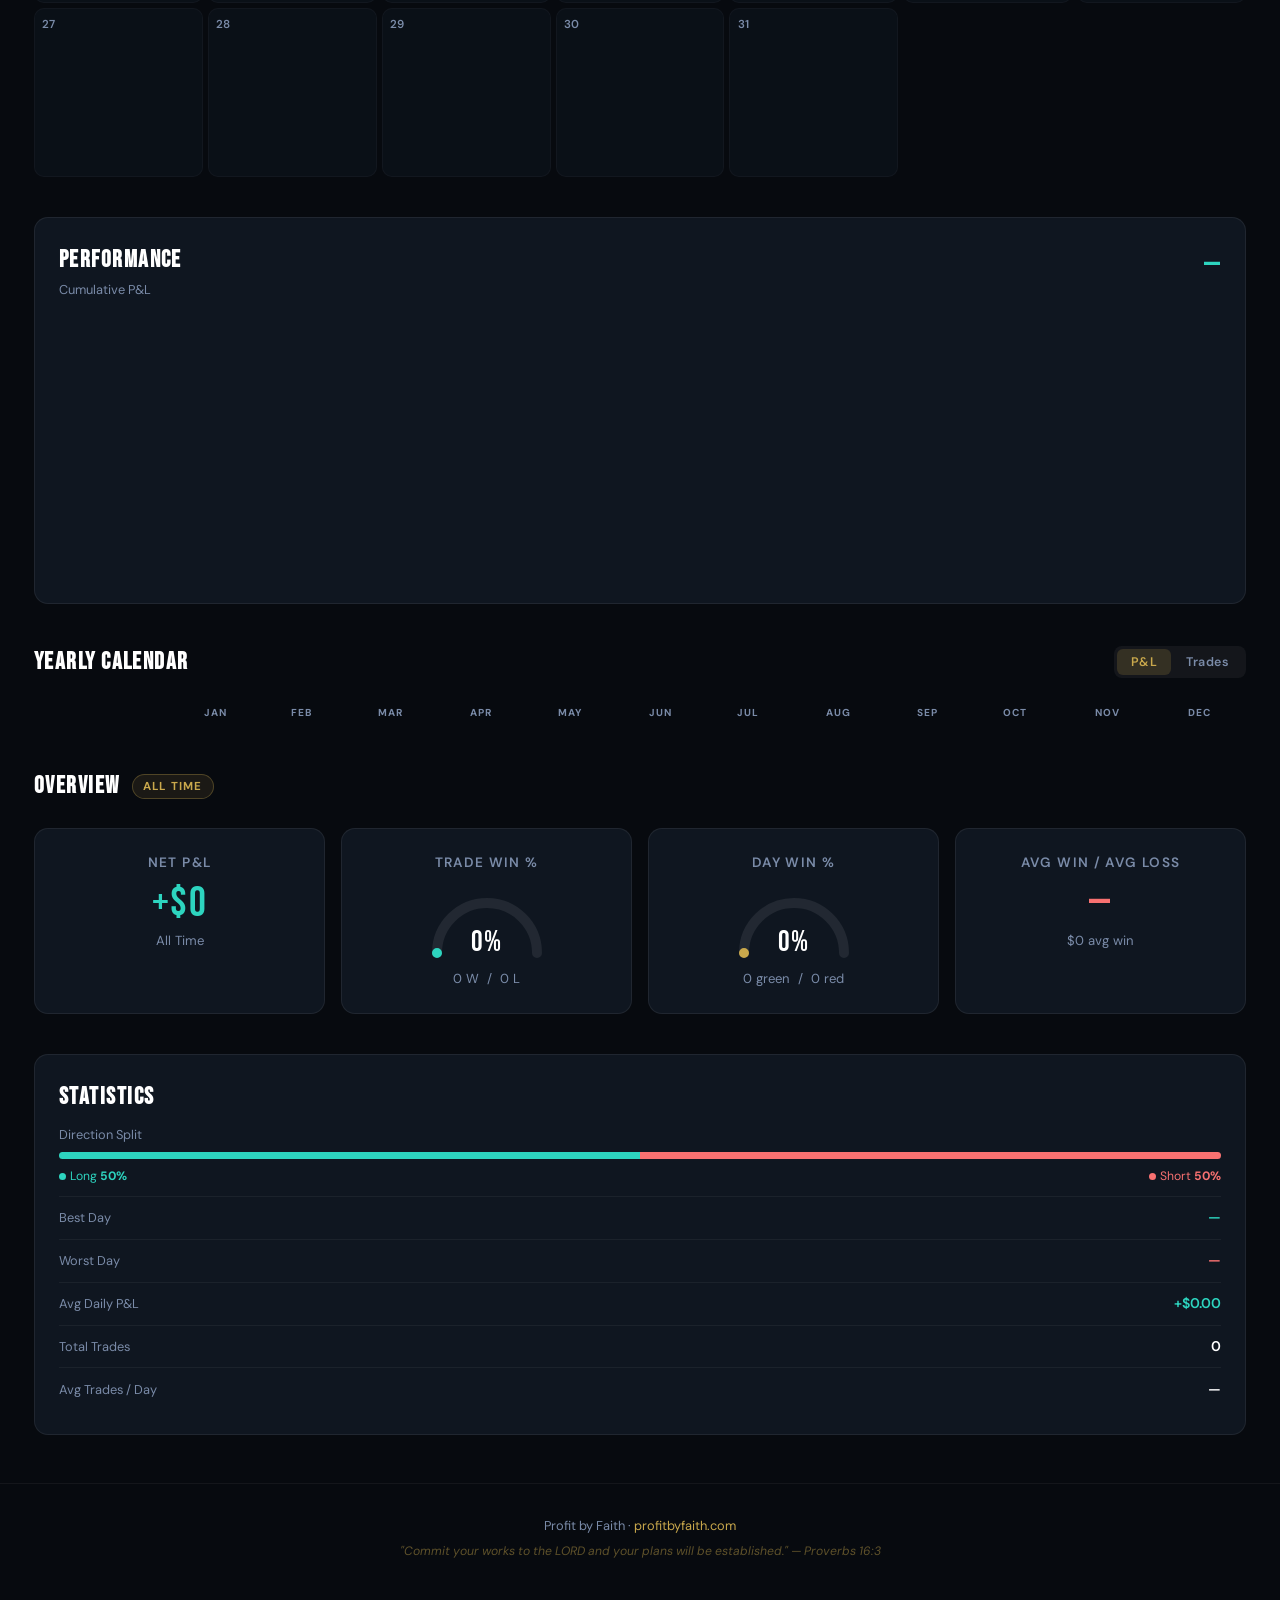
==== commit 155dfd74: "fix: correct live session time from 9:30 AM to 9:45 AM ET across site Co-Authored-By: Claude Sonnet " ====
--- a/trades/index.html
+++ b/trades/index.html
@@ -582,7 +582,7 @@
       <div class="pbfw-info-card" style="border-color:rgba(201,168,76,0.25);background:linear-gradient(135deg,rgba(13,21,38,0.9),rgba(7,10,15,0.95));">
         <h3 style="color:var(--pbfw-gold2);">Watch It Live</h3>
         <div style="font-size:13px;color:#8899bb;line-height:1.6;margin-bottom:14px;">
-          Join Mr. Bullionaire every weekday morning at <strong style="color:#d0daf0;">9:30 AM ET</strong> on YouTube. Watch the analyzer fire signals in real-time as the ORB forms.
+          Join Mr. Bullionaire every weekday morning at <strong style="color:#d0daf0;">9:45 AM ET</strong> on YouTube. Watch the analyzer fire signals in real-time as the ORB forms.
         </div>
         <a href="https://www.youtube.com/@bullionaireDT" target="_blank" style="display:inline-flex;align-items:center;gap:8px;background:linear-gradient(135deg,#c9a84c,#e8c84a);color:#060a10;font-family:'DM Sans',sans-serif;font-size:14px;font-weight:800;padding:10px 20px;border-radius:7px;text-decoration:none;letter-spacing:0.5px;transition:transform 0.15s;" onmouseover="this.style.transform='translateY(-2px)'" onmouseout="this.style.transform=''">
           <span style="width:18px;height:18px;background:#060a10;border-radius:3px;display:flex;align-items:center;justify-content:center;"><span style="border-style:solid;border-width:4.5px 0 4.5px 8px;border-color:transparent transparent transparent #e8c84a;margin-left:2px;"></span></span>
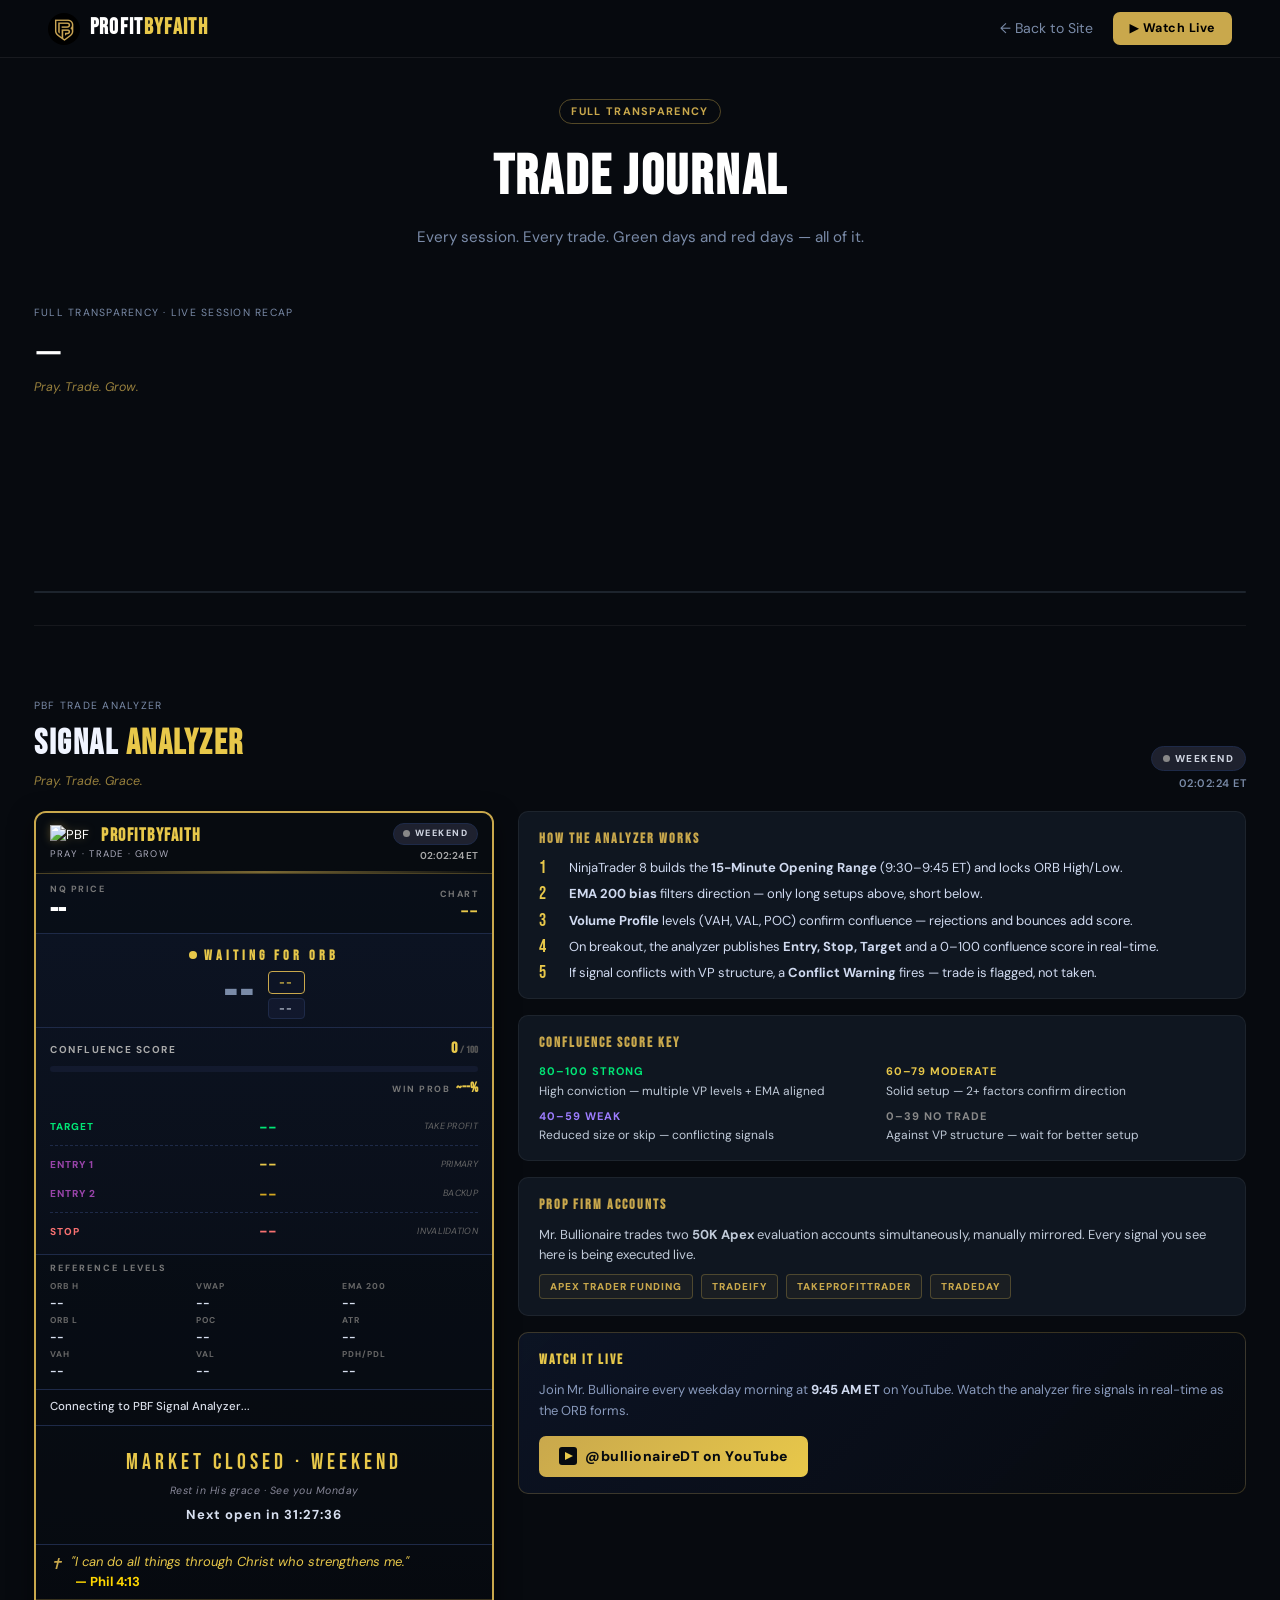
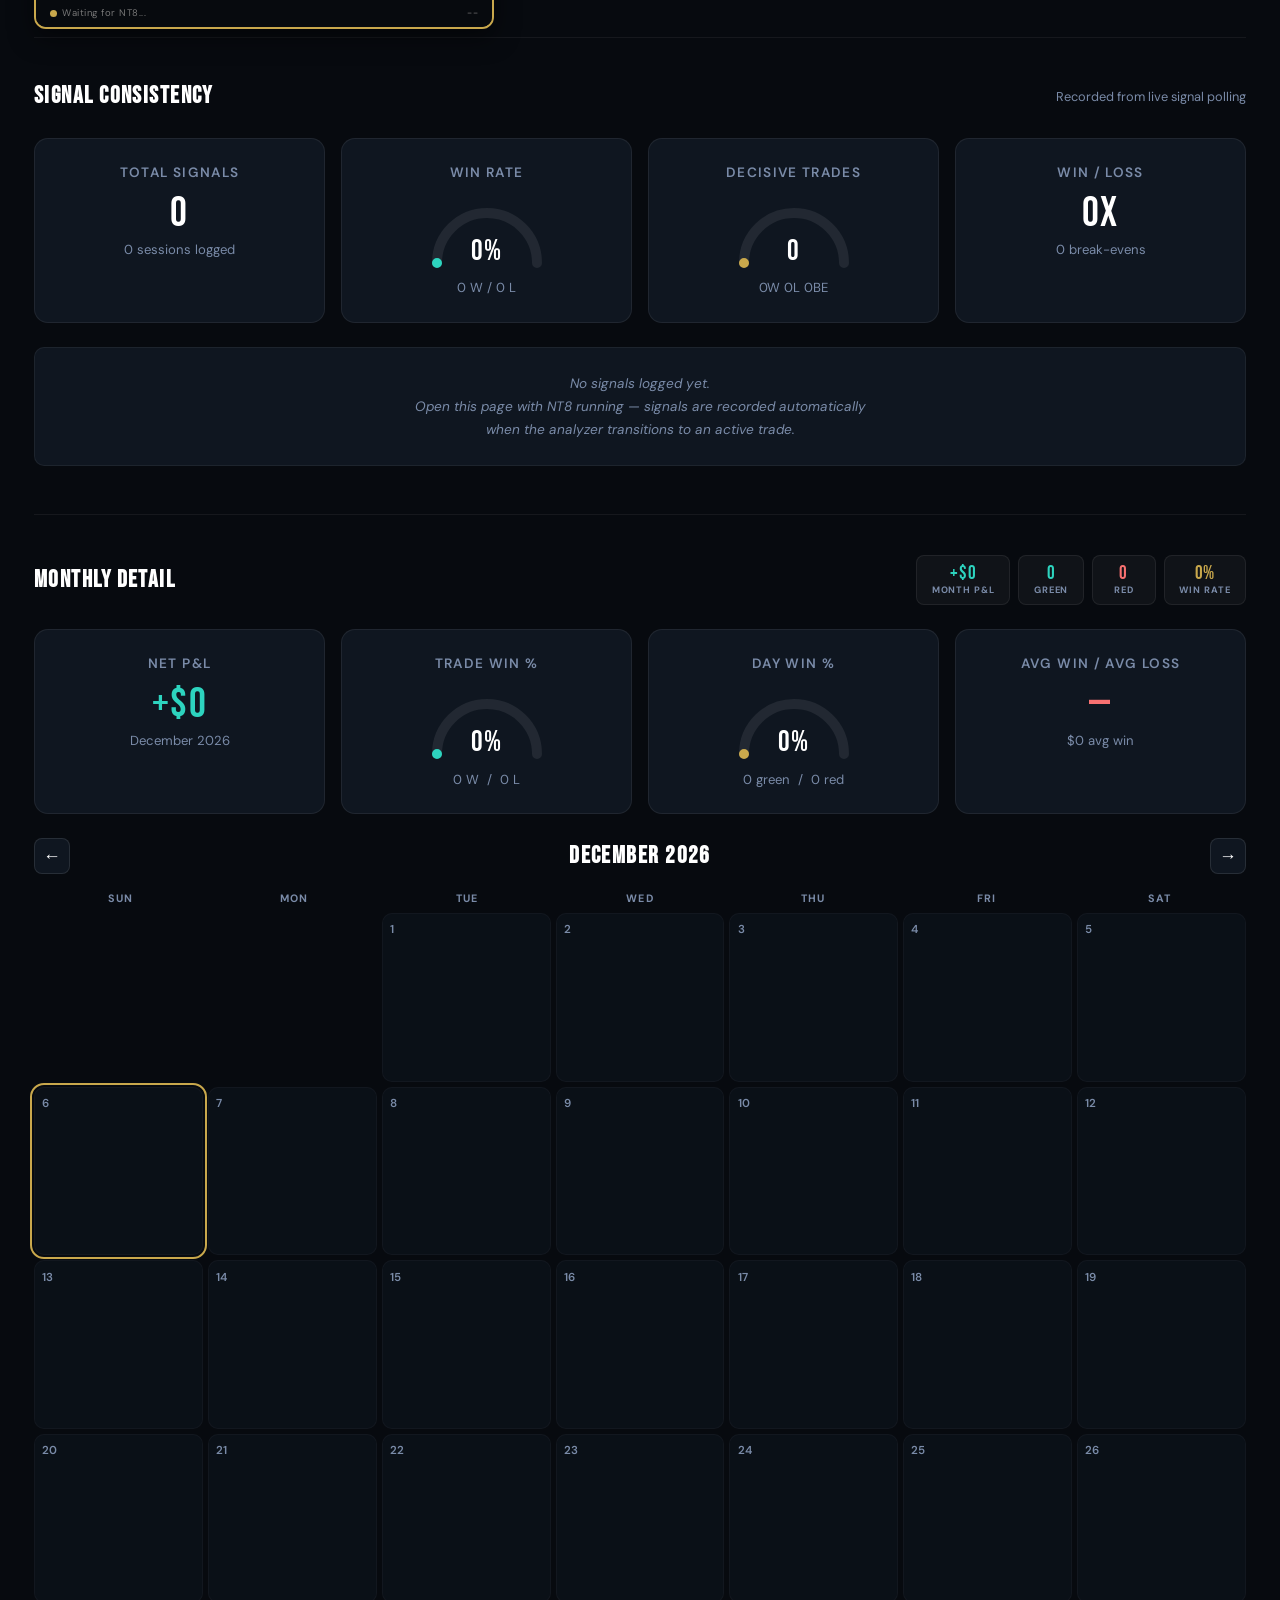
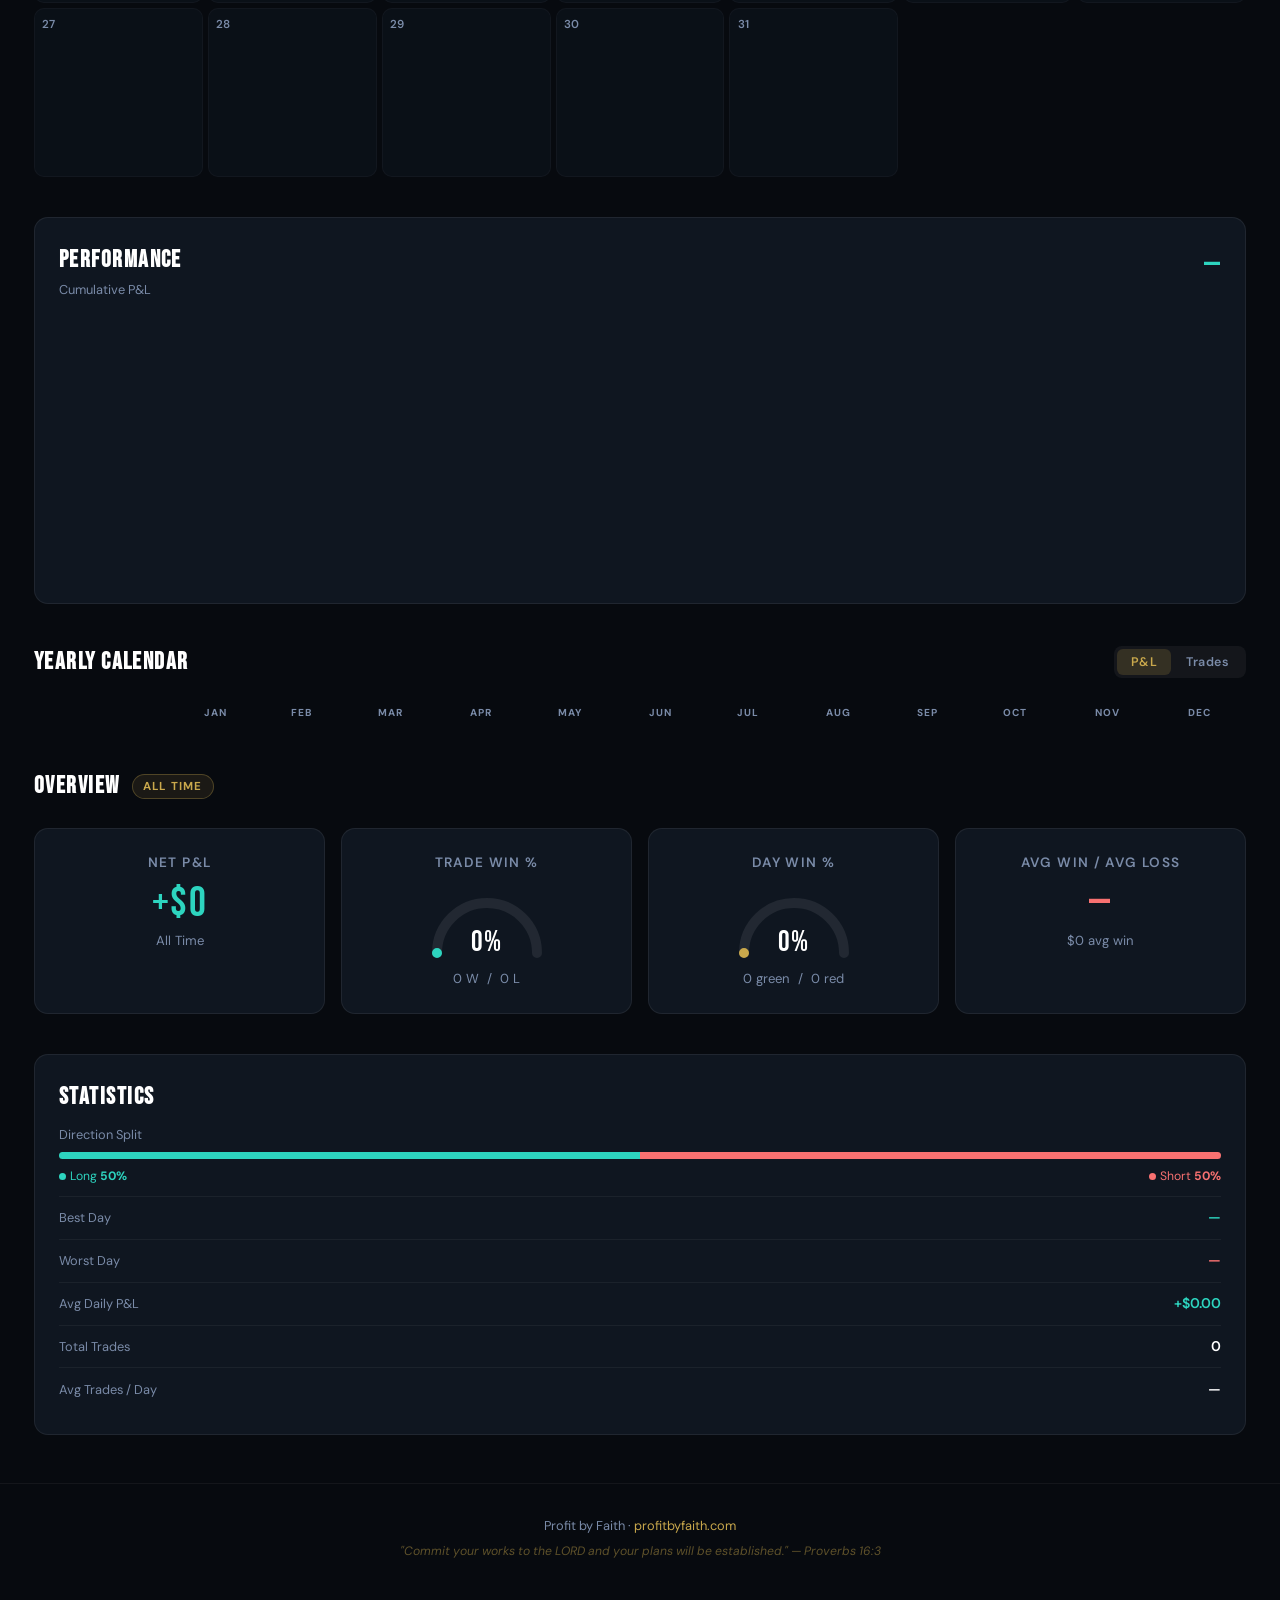
==== commit 7279cdd3: "feat: unify nav logo to PROFITBYFAITH (white + gold) across both headers Co-Authored-By: Claude Sonn" ====
--- a/trades/index.html
+++ b/trades/index.html
@@ -364,7 +364,7 @@
   <div class="wrap nav-inner">
     <a href="/" class="nav-logo">
       <img src="/assets/PBF-LOGO-MAIN.jpg" alt="PBF" />
-      <span>Profit by Faith</span>
+      <span style="font-family:'Bebas Neue',sans-serif;font-size:1.4rem;letter-spacing:0.06em;color:#fff;line-height:1;">PROFIT<span style="color:#e8c84a;">BYFAITH</span></span>
     </a>
     <div class="nav-right">
       <a href="/" class="nav-link">← Back to Site</a>
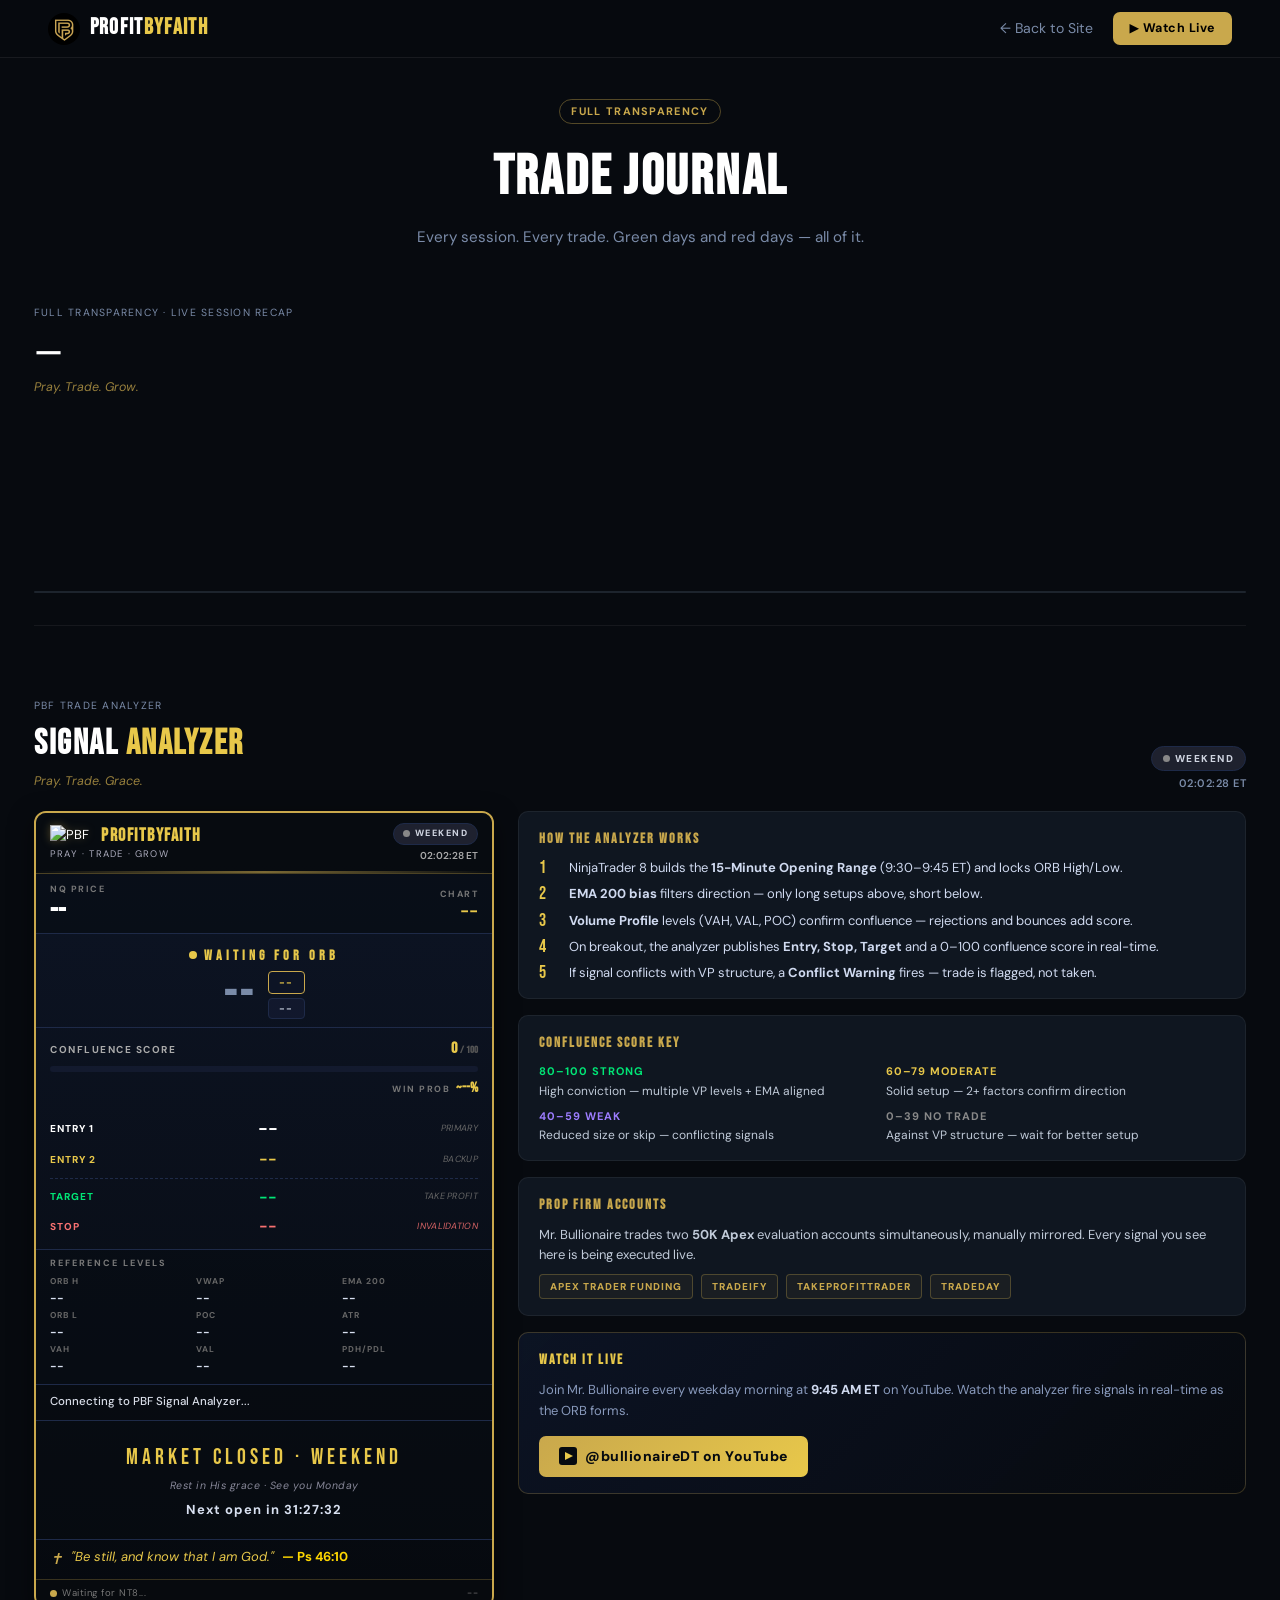
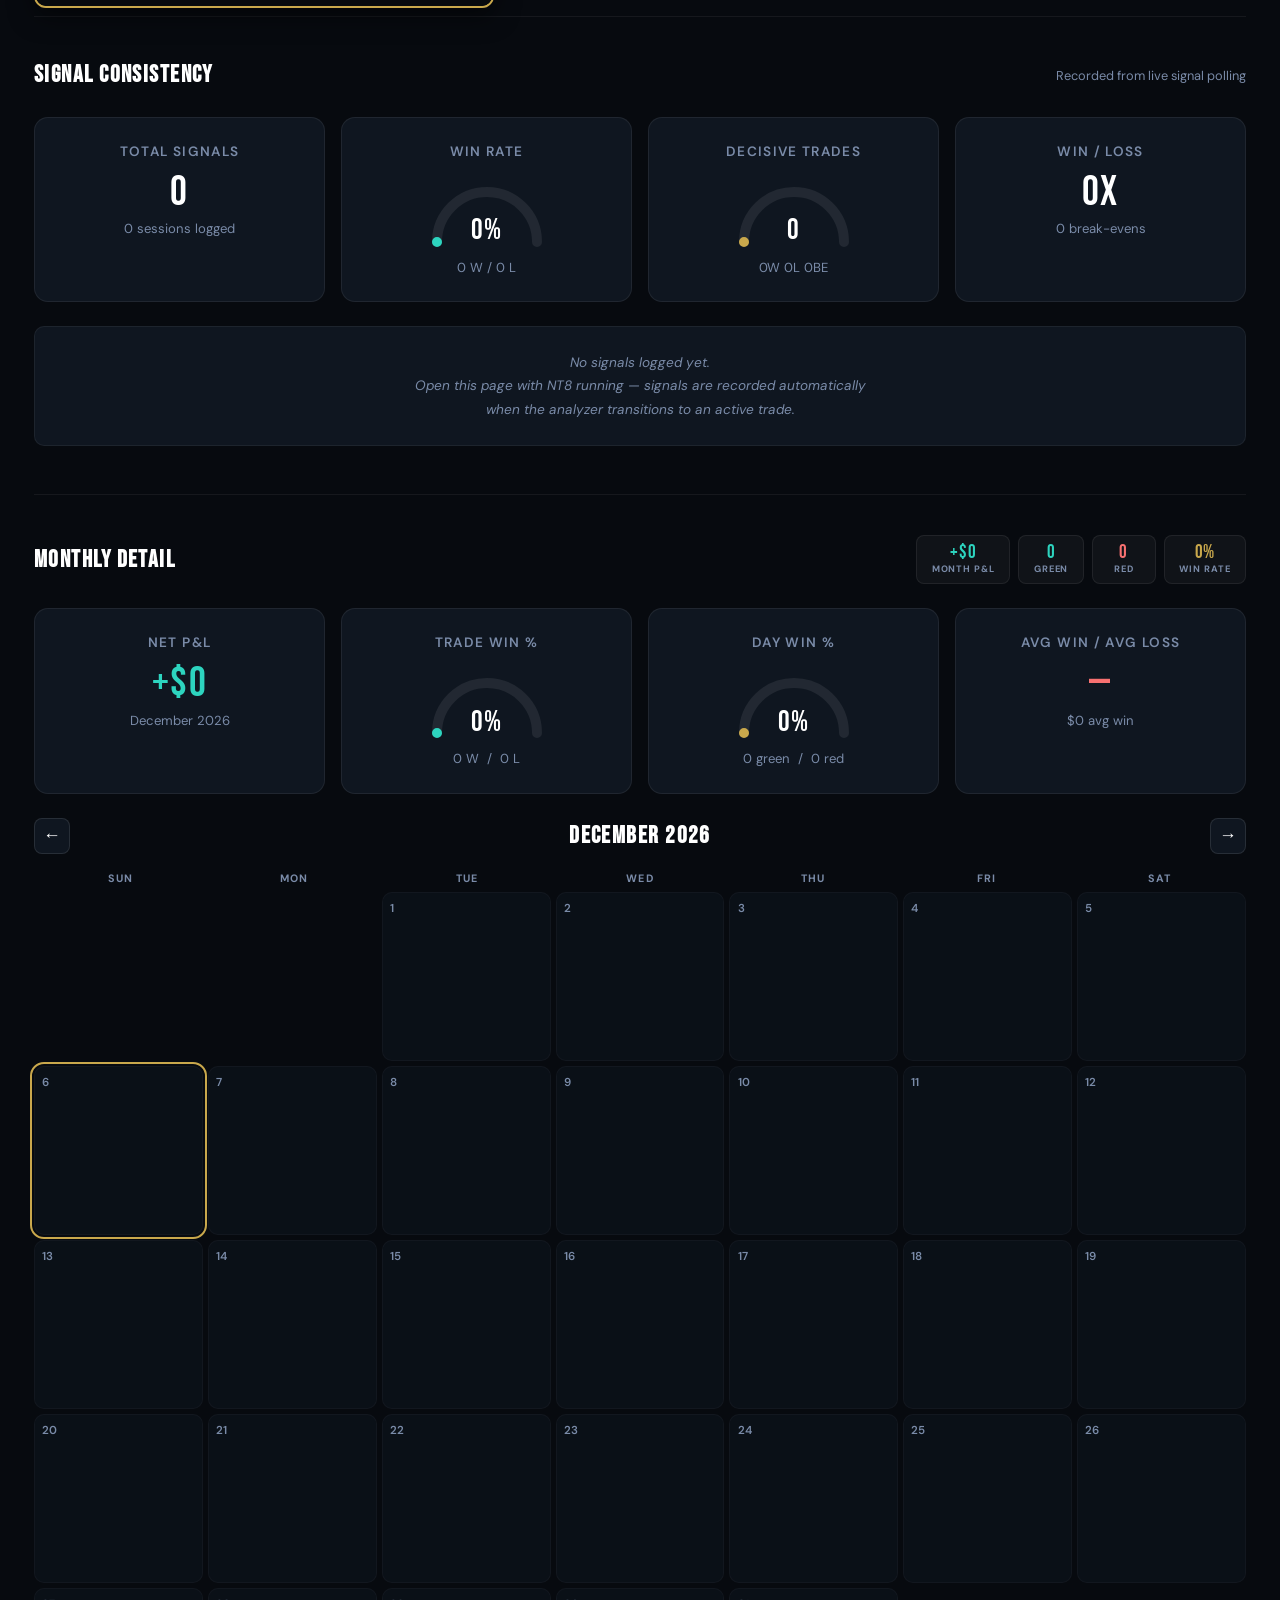
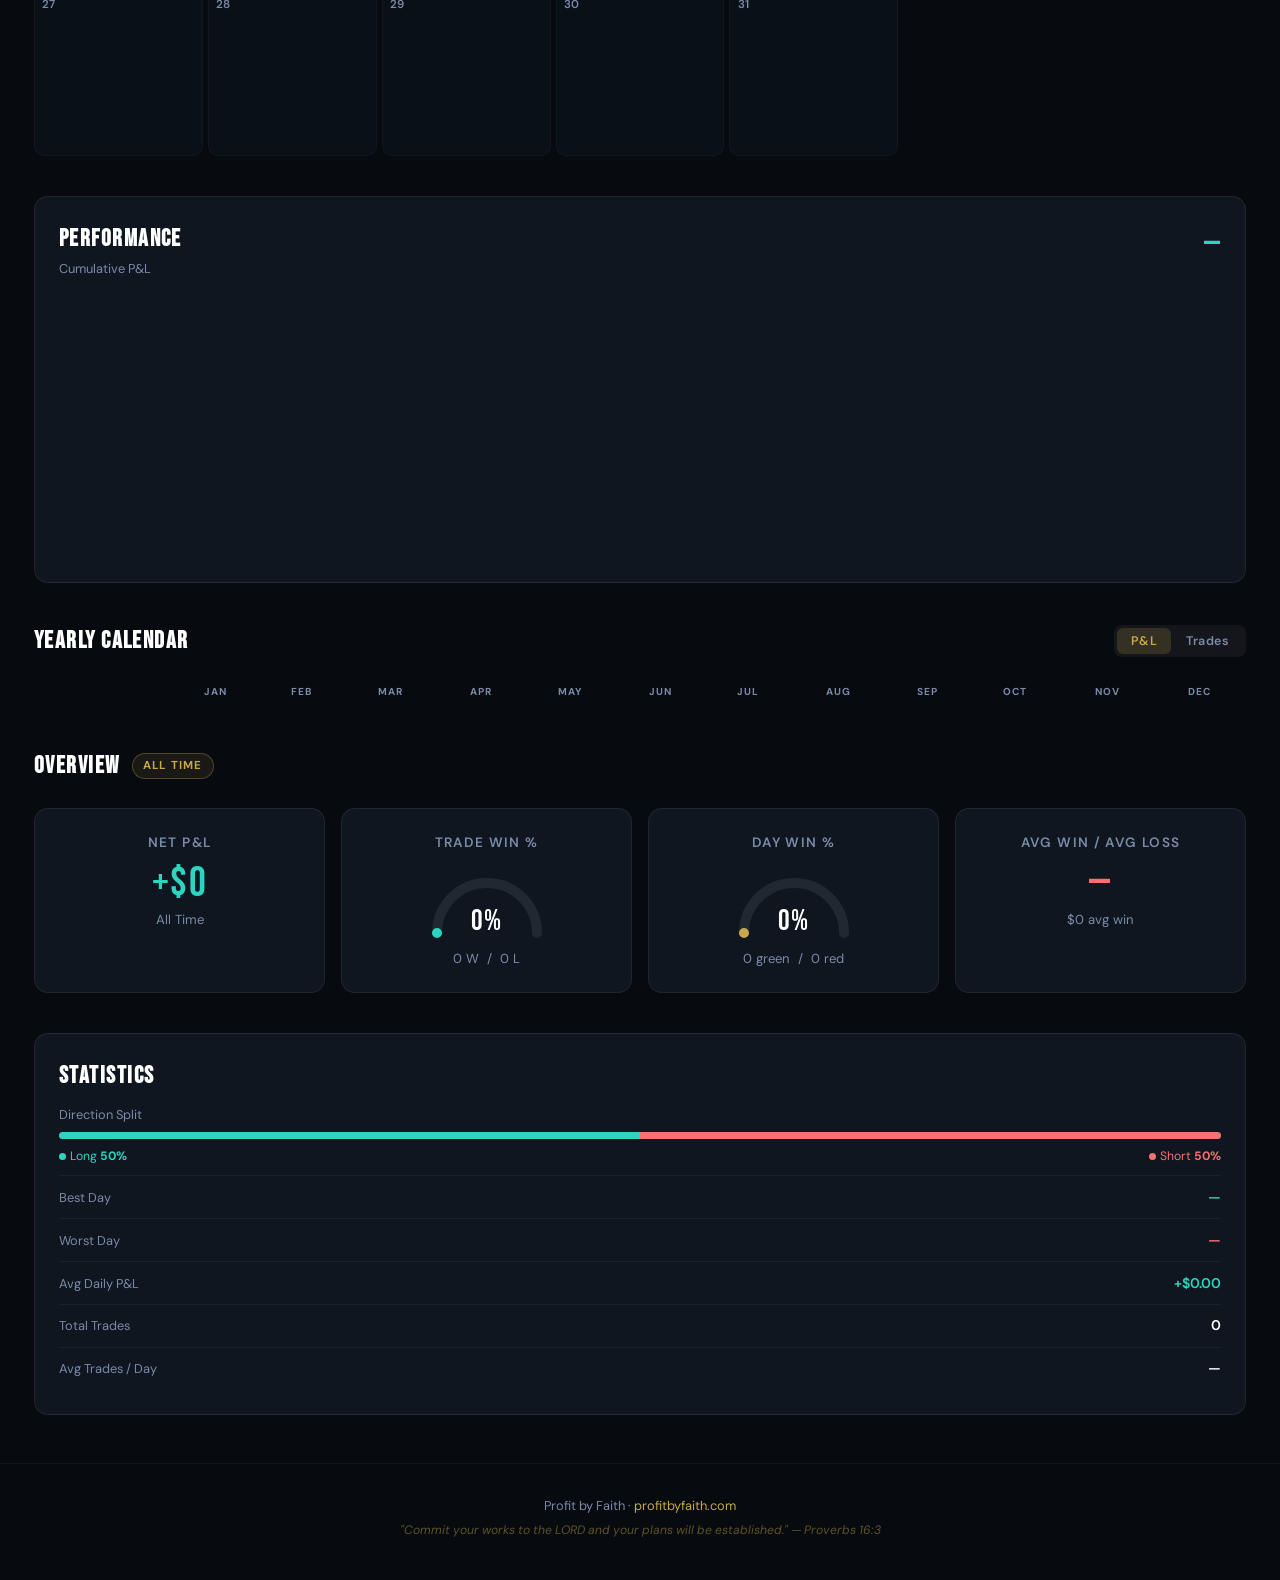
==== commit af33de4e: "feat: apply Signal Analyzer UI polish to website widget - "Signal" white + "Analyzer" gold branding " ====
--- a/trades/index.html
+++ b/trades/index.html
@@ -223,10 +223,21 @@
 .pbfw-llbl { font-size: 10px; font-weight: 800; text-transform: uppercase; letter-spacing: 1px; color: #94a; width: 78px; flex-shrink: 0; }
 .pbfw-lval { font-size: 15px; font-weight: 800; font-variant-numeric: tabular-nums; color: #fff; flex: 1; text-align: center; letter-spacing: 0.5px; }
 .pbfw-ltag { font-size: 9px; color: #666; font-style: italic; text-align: right; min-width: 70px; letter-spacing: 0.3px; text-transform: uppercase; }
+/* Entry 1 — primary action level: bright white label + larger value */
+.row-e1 .pbfw-llbl { color: #ffffff; }
+.row-e1 .pbfw-lval { color: #ffffff; font-size: 17px; }
+
+/* Entry 2 — secondary: gold */
+.row-e2 .pbfw-llbl { color: var(--pbfw-gold2); }
+.row-e2 .pbfw-lval { color: var(--pbfw-gold2); }
+
+/* Target — positive outcome: green */
 .row-tgt .pbfw-llbl, .row-tgt .pbfw-lval { color: var(--pbfw-win2); }
-.row-stp .pbfw-llbl, .row-stp .pbfw-lval { color: var(--pbfw-loss); }
-.row-e1 .pbfw-lval { color: var(--pbfw-gold2); }
-.row-e2 .pbfw-lval { color: #d4a820; }
+
+/* Stop — danger level: full red on label, value, AND tag */
+.row-stp .pbfw-llbl { color: var(--pbfw-loss); }
+.row-stp .pbfw-lval { color: var(--pbfw-loss); }
+.row-stp .pbfw-ltag { color: var(--pbfw-loss); opacity: 0.85; font-style: italic; }
 
 .pbfw-c-refgrid {
   padding: 7px 14px 9px;
@@ -406,7 +417,7 @@
         <span class="live-dot"></span>
         <span id="pbfw-eyebrow-text">PBF Trade Analyzer</span>
       </div>
-      <h2 class="pbfw-title">Signal <span>Analyzer</span></h2>
+      <h2 class="pbfw-title"><span style="color:#ffffff;">Signal</span> <span>Analyzer</span></h2>
       <div class="pbfw-tagline">Pray. Trade. Grace.</div>
     </div>
     <div class="pbfw-header-right">
@@ -476,17 +487,16 @@
       </div>
 
       <div class="pbfw-c-levels">
+        <div class="pbfw-lrow row-e1">
+          <span class="pbfw-llbl">Entry 1</span><span class="pbfw-lval" id="pbfw-ent1">--</span><span class="pbfw-ltag">primary</span>
+        </div>
+        <div class="pbfw-lrow row-e2">
+          <span class="pbfw-llbl">Entry 2</span><span class="pbfw-lval" id="pbfw-ent2">--</span><span class="pbfw-ltag">backup</span>
+        </div>
+        <div class="pbfw-lrow div"></div>
         <div class="pbfw-lrow row-tgt">
           <span class="pbfw-llbl">Target</span><span class="pbfw-lval" id="pbfw-tgt">--</span><span class="pbfw-ltag">take profit</span>
         </div>
-        <div class="pbfw-lrow div"></div>
-        <div class="pbfw-lrow row-e1">
-          <span class="pbfw-llbl">Entry 1</span><span class="pbfw-lval" id="pbfw-ent1">--</span><span class="pbfw-ltag">primary</span>
-        </div>
-        <div class="pbfw-lrow row-e2">
-          <span class="pbfw-llbl">Entry 2</span><span class="pbfw-lval" id="pbfw-ent2">--</span><span class="pbfw-ltag">backup</span>
-        </div>
-        <div class="pbfw-lrow div"></div>
         <div class="pbfw-lrow row-stp">
           <span class="pbfw-llbl">Stop</span><span class="pbfw-lval" id="pbfw-stp">--</span><span class="pbfw-ltag">invalidation</span>
         </div>
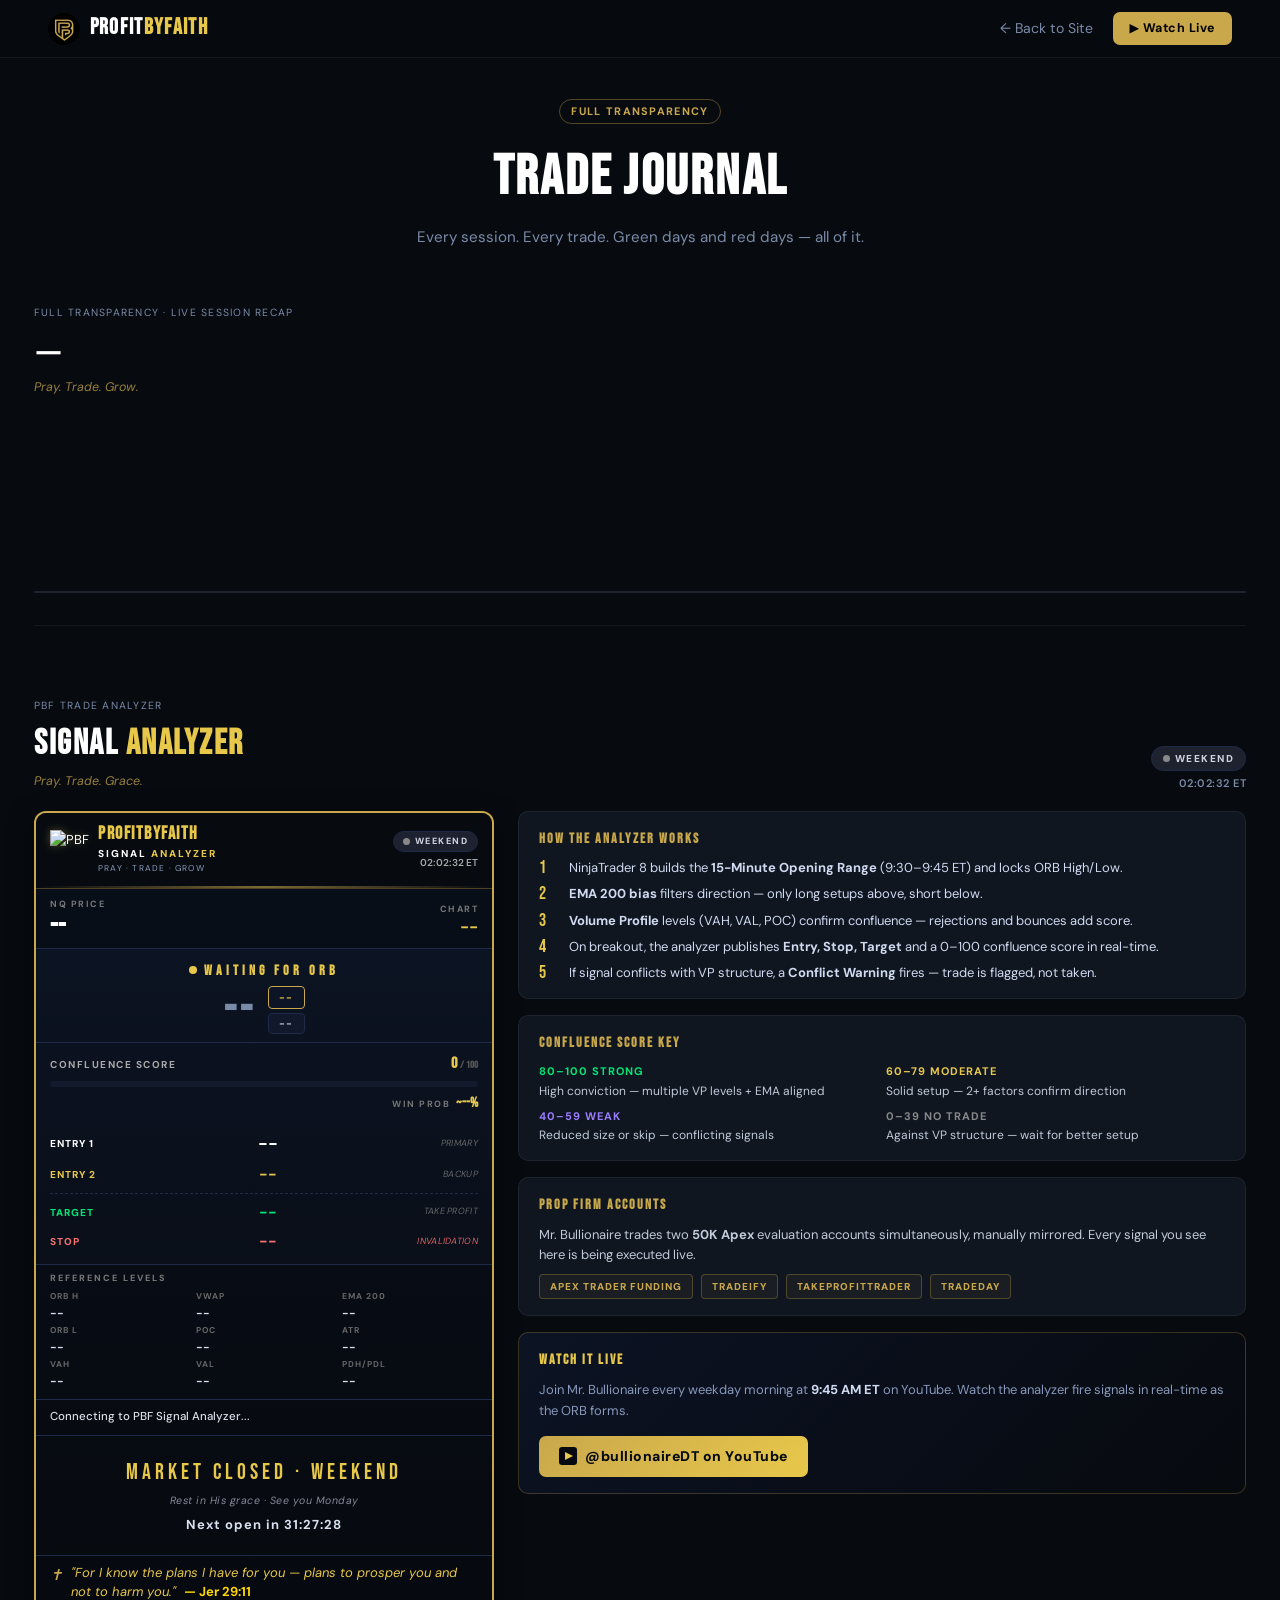
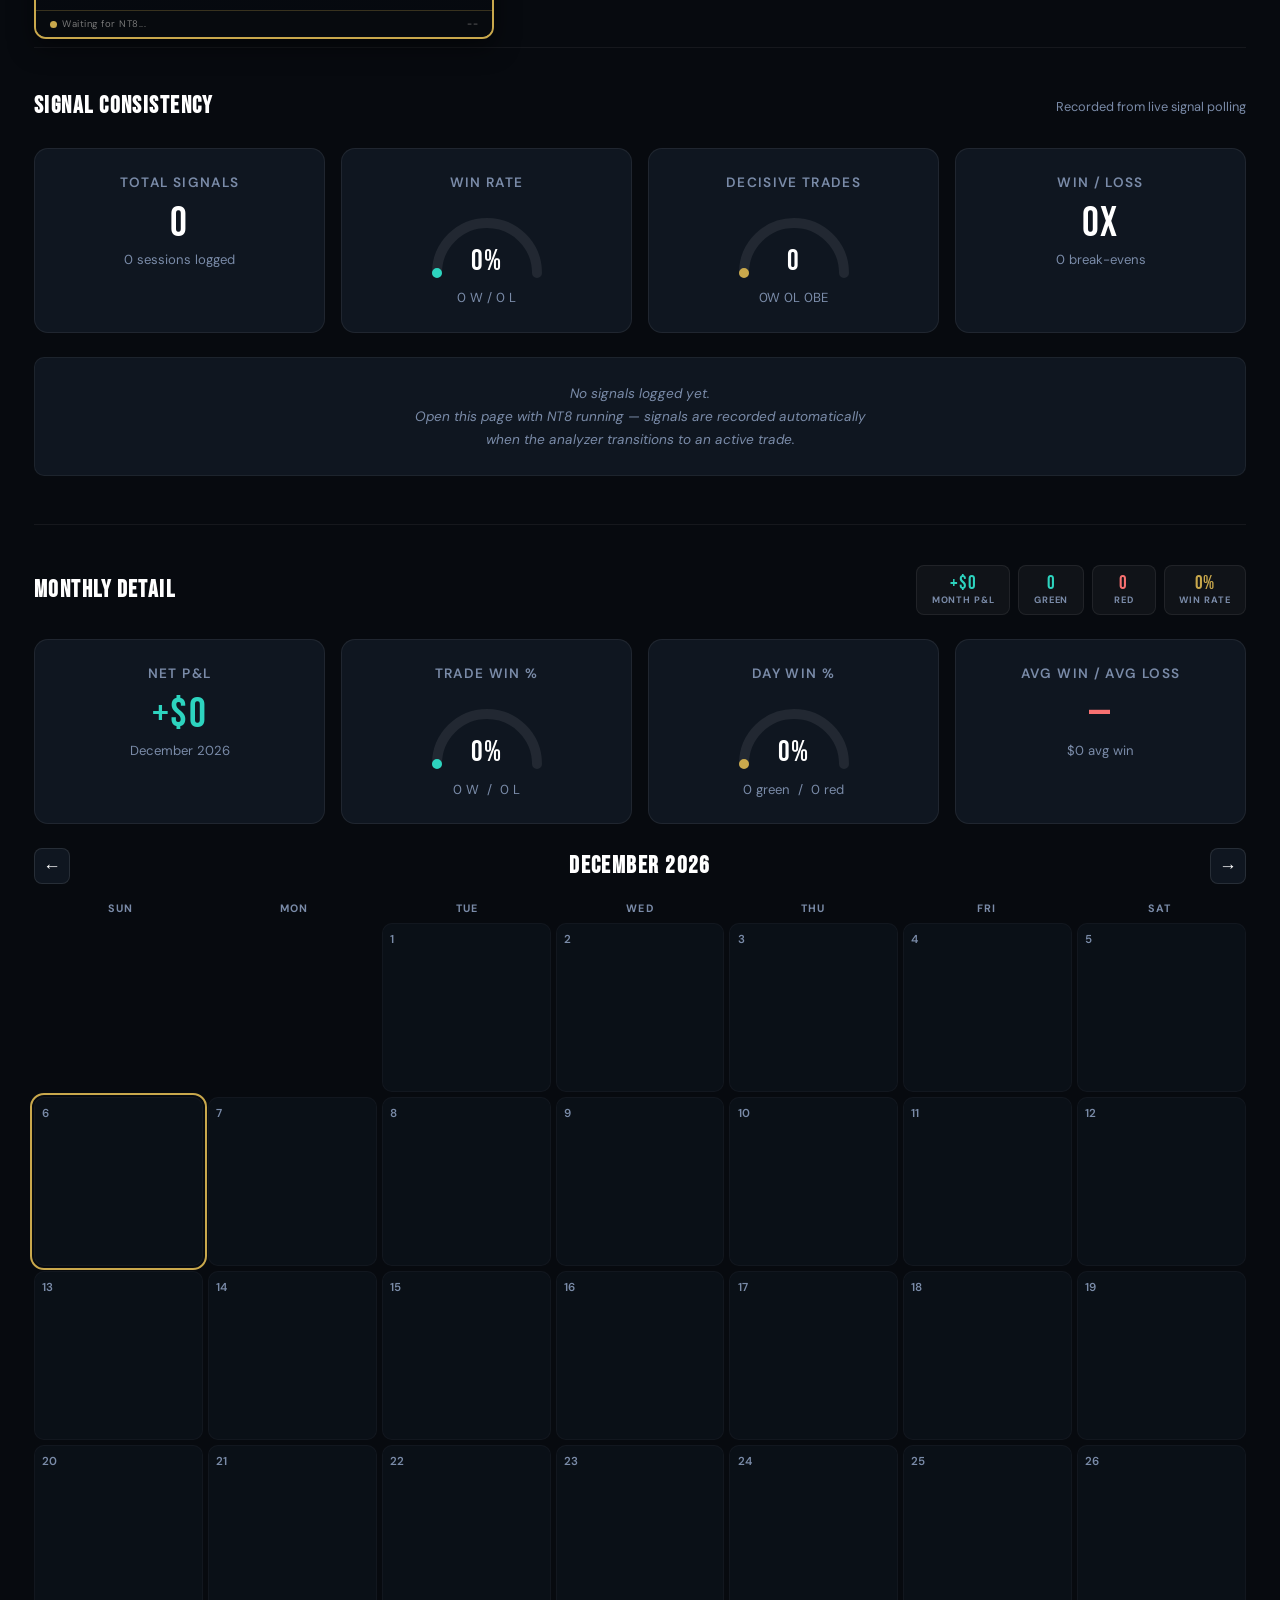
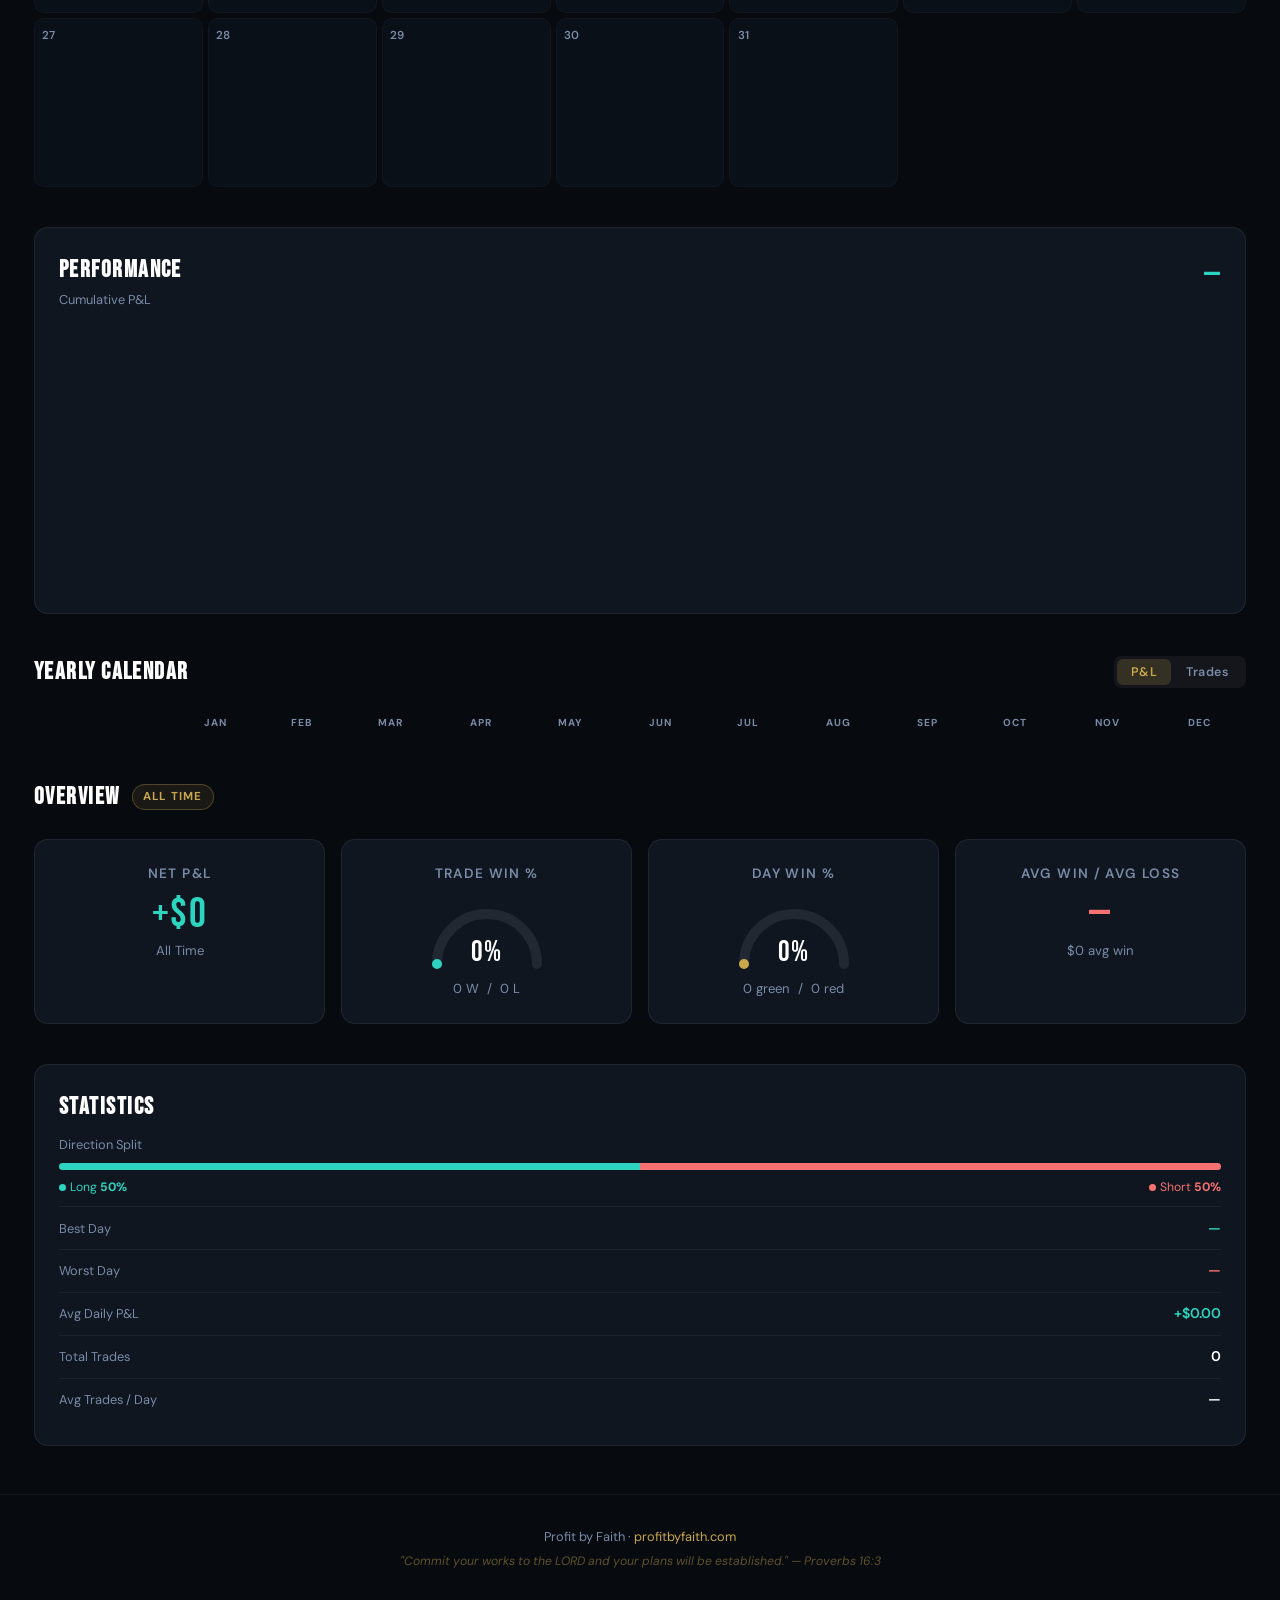
==== commit b318175d: "feat: add Signal Analyzer label to widget card headers on trades + home pages - Widget card header n" ====
--- a/trades/index.html
+++ b/trades/index.html
@@ -134,7 +134,7 @@
 /* Card sections */
 .pbfw-c-header {
   display: flex; justify-content: space-between; align-items: center;
-  padding: 10px 14px;
+  padding: 12px 14px;
   background: rgba(7,10,15,0.92);
   border-bottom: 1px solid rgba(201,168,76,0.35);
   position: relative;
@@ -149,7 +149,13 @@
   font-size: 18px; font-weight: 800; color: var(--pbfw-gold2);
   letter-spacing: 1.5px; line-height: 1;
 }
-.pbfw-c-tagline { font-size: 9.5px; color: #aab; letter-spacing: 1.2px; text-transform: uppercase; margin-top: 2px; }
+.pbfw-c-appname {
+  font-size: 10px; font-weight: 800; letter-spacing: 2px;
+  text-transform: uppercase; margin-top: 3px;
+}
+.pbfw-c-appname .word-signal   { color: #ffffff; }
+.pbfw-c-appname .word-analyzer { color: var(--pbfw-gold2); }
+.pbfw-c-tagline { font-size: 8.5px; color: #8899bb; letter-spacing: 1.2px; text-transform: uppercase; margin-top: 2px; }
 
 .pbfw-c-pill {
   display: inline-flex; align-items: center; gap: 5px;
@@ -436,12 +442,13 @@
     <div class="pbfw-card" id="pbfw-card">
 
       <div class="pbfw-c-header">
-        <div>
-          <img src="https://profitbyfaith.com/assets/PBF-LOGO-MAIN.jpg" alt="PBF" style="height:36px;width:auto;object-fit:contain;filter:drop-shadow(0 0 4px rgba(201,168,76,0.35));vertical-align:middle;margin-right:9px;">
-          <span>
-            <div class="pbfw-c-brand" style="display:inline;vertical-align:middle;">ProfitByFaith</div>
-          </span>
-          <div class="pbfw-c-tagline">Pray · Trade · Grow</div>
+        <div style="display:flex;align-items:center;gap:9px;">
+          <img src="https://profitbyfaith.com/assets/PBF-LOGO-MAIN.jpg" alt="PBF" style="height:42px;width:auto;object-fit:contain;filter:drop-shadow(0 0 4px rgba(201,168,76,0.35));flex-shrink:0;">
+          <div>
+            <div class="pbfw-c-brand">ProfitByFaith</div>
+            <div class="pbfw-c-appname"><span class="word-signal">Signal</span> <span class="word-analyzer">Analyzer</span></div>
+            <div class="pbfw-c-tagline">Pray · Trade · Grow</div>
+          </div>
         </div>
         <div style="text-align:right;">
           <span class="pbfw-c-pill" id="pbfw-c-pill">
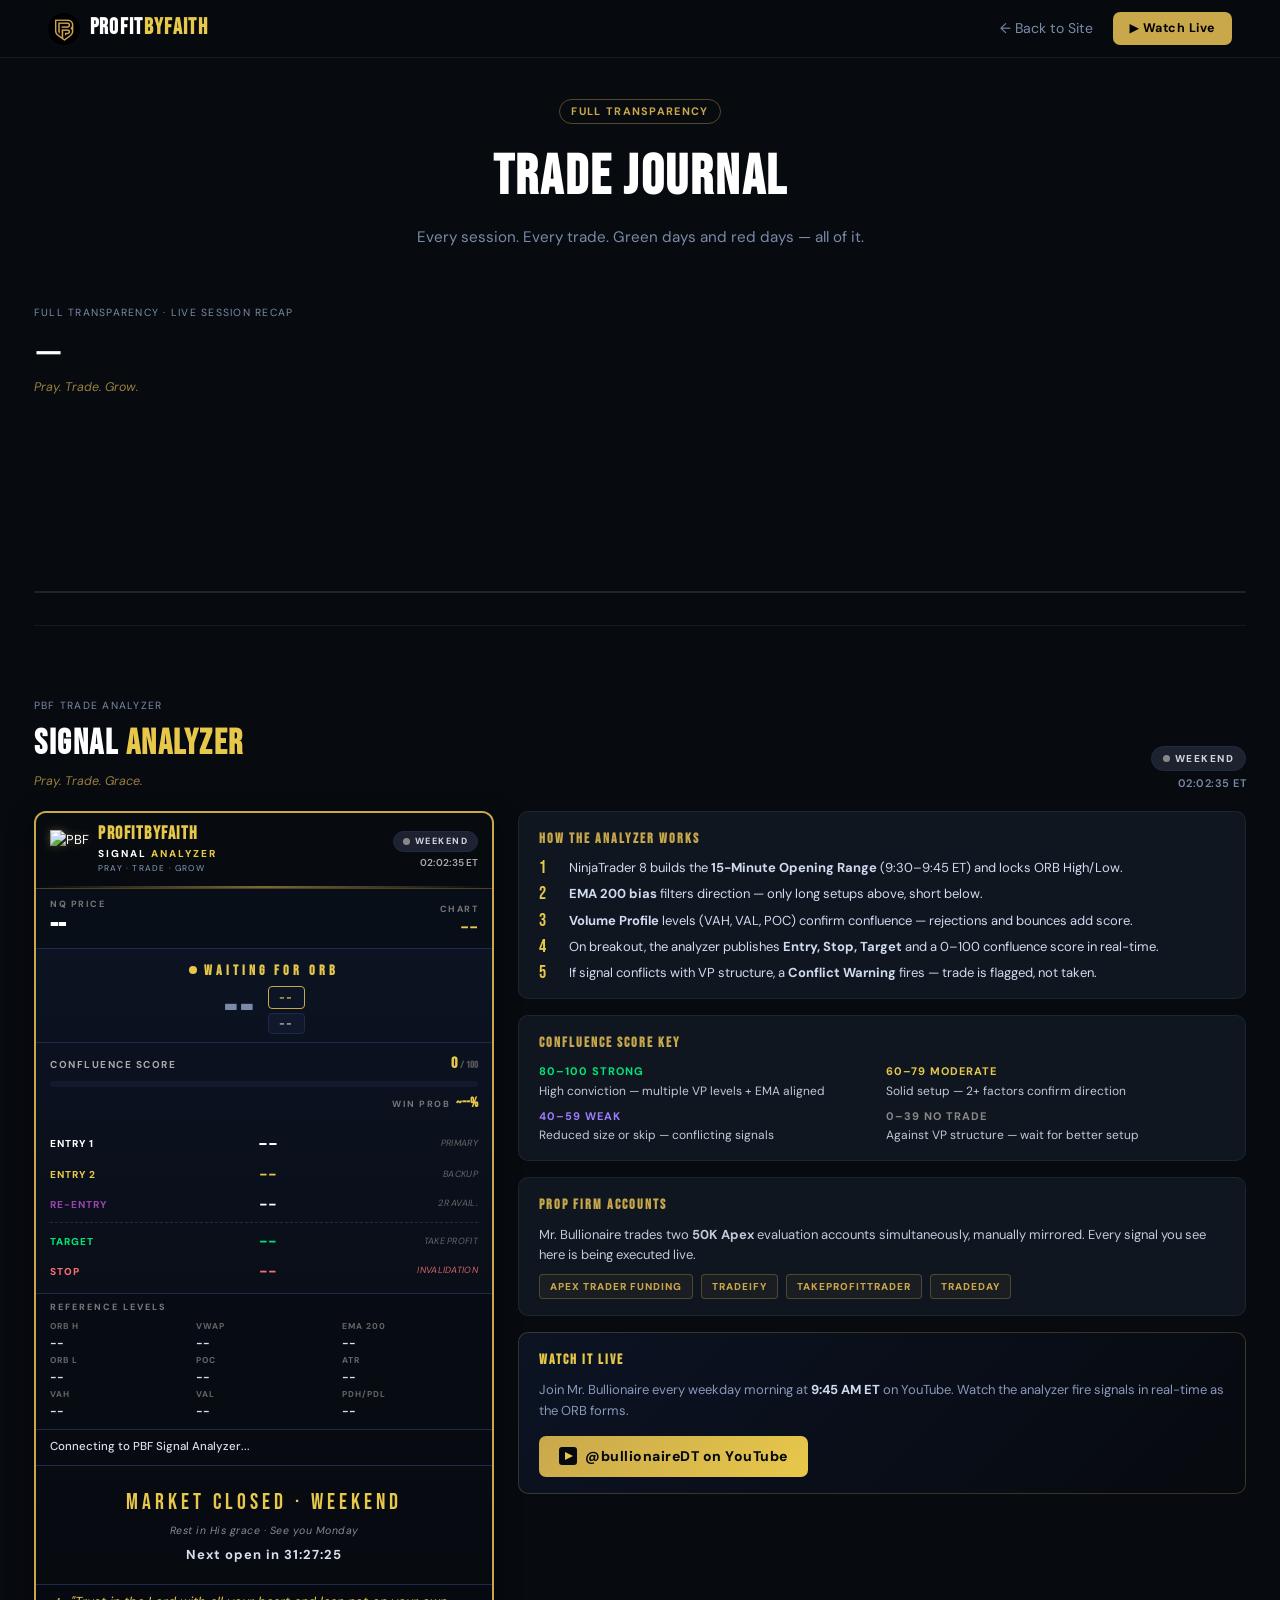
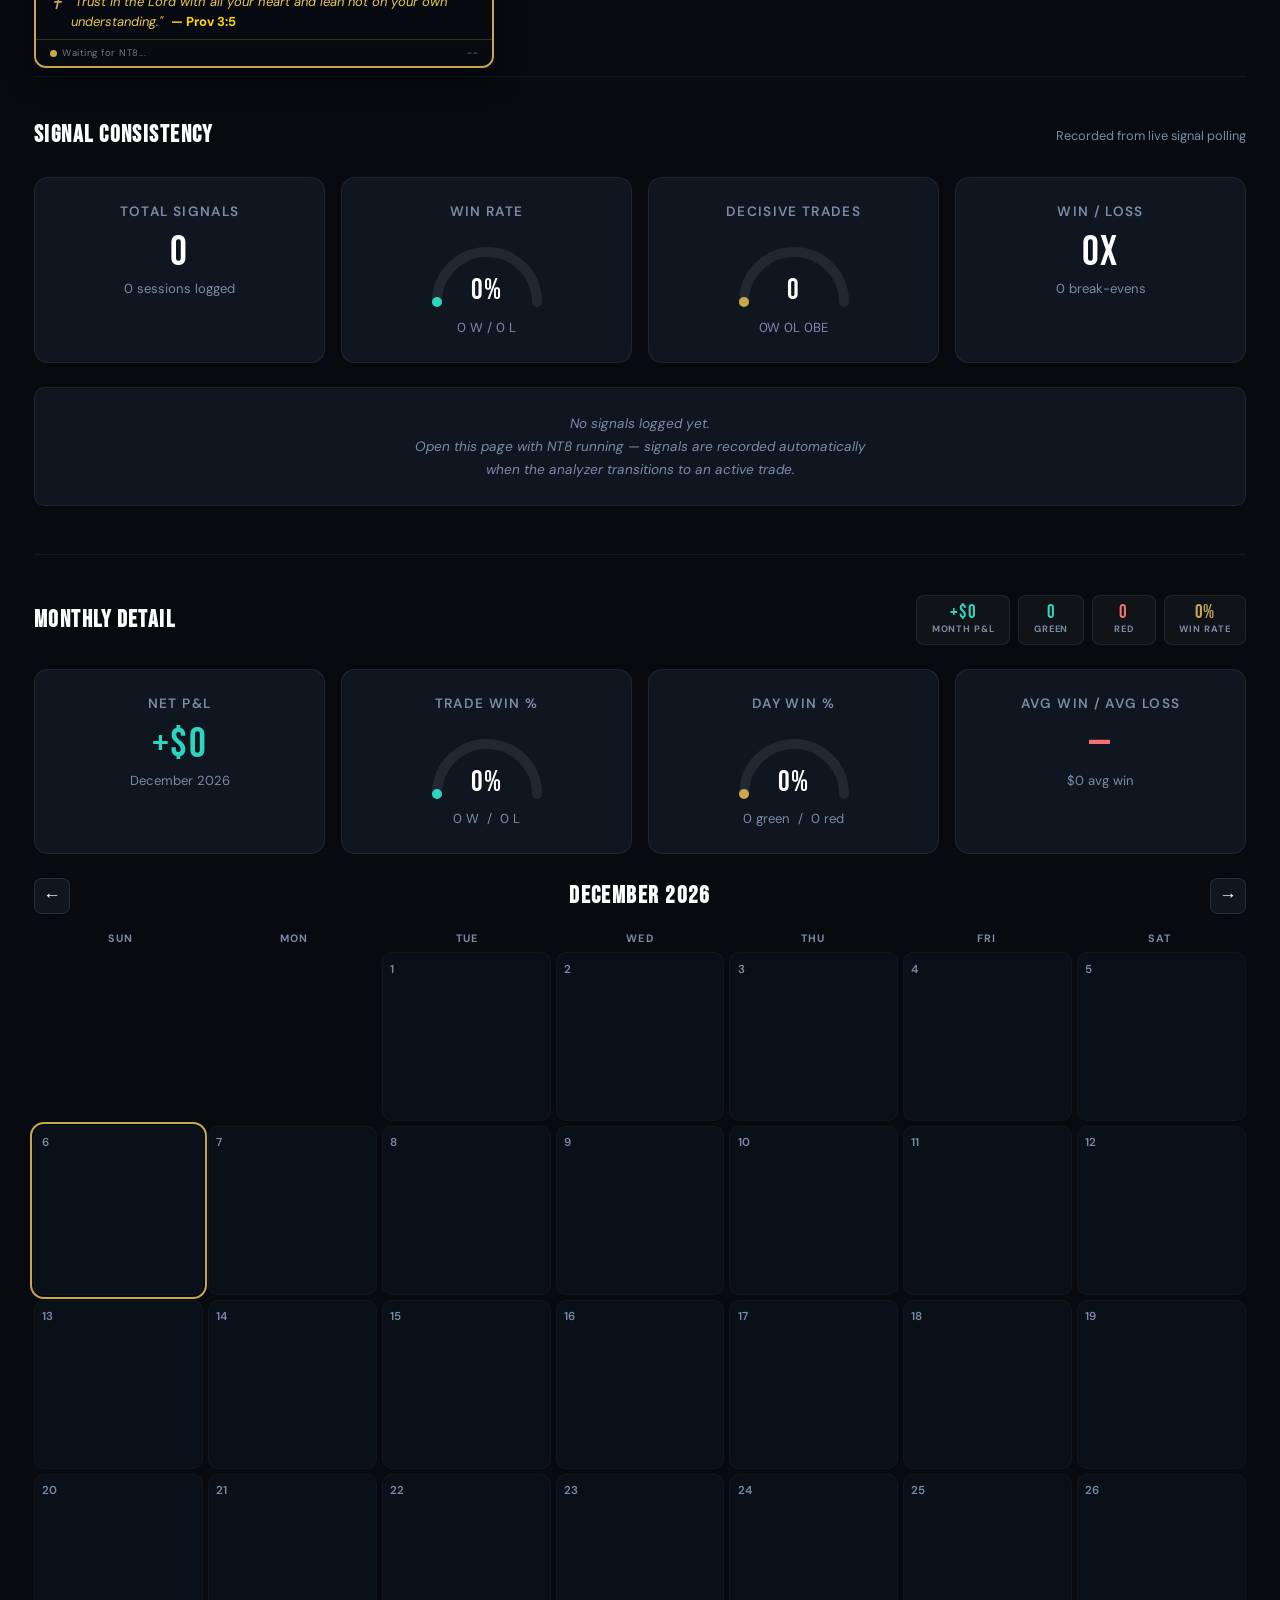
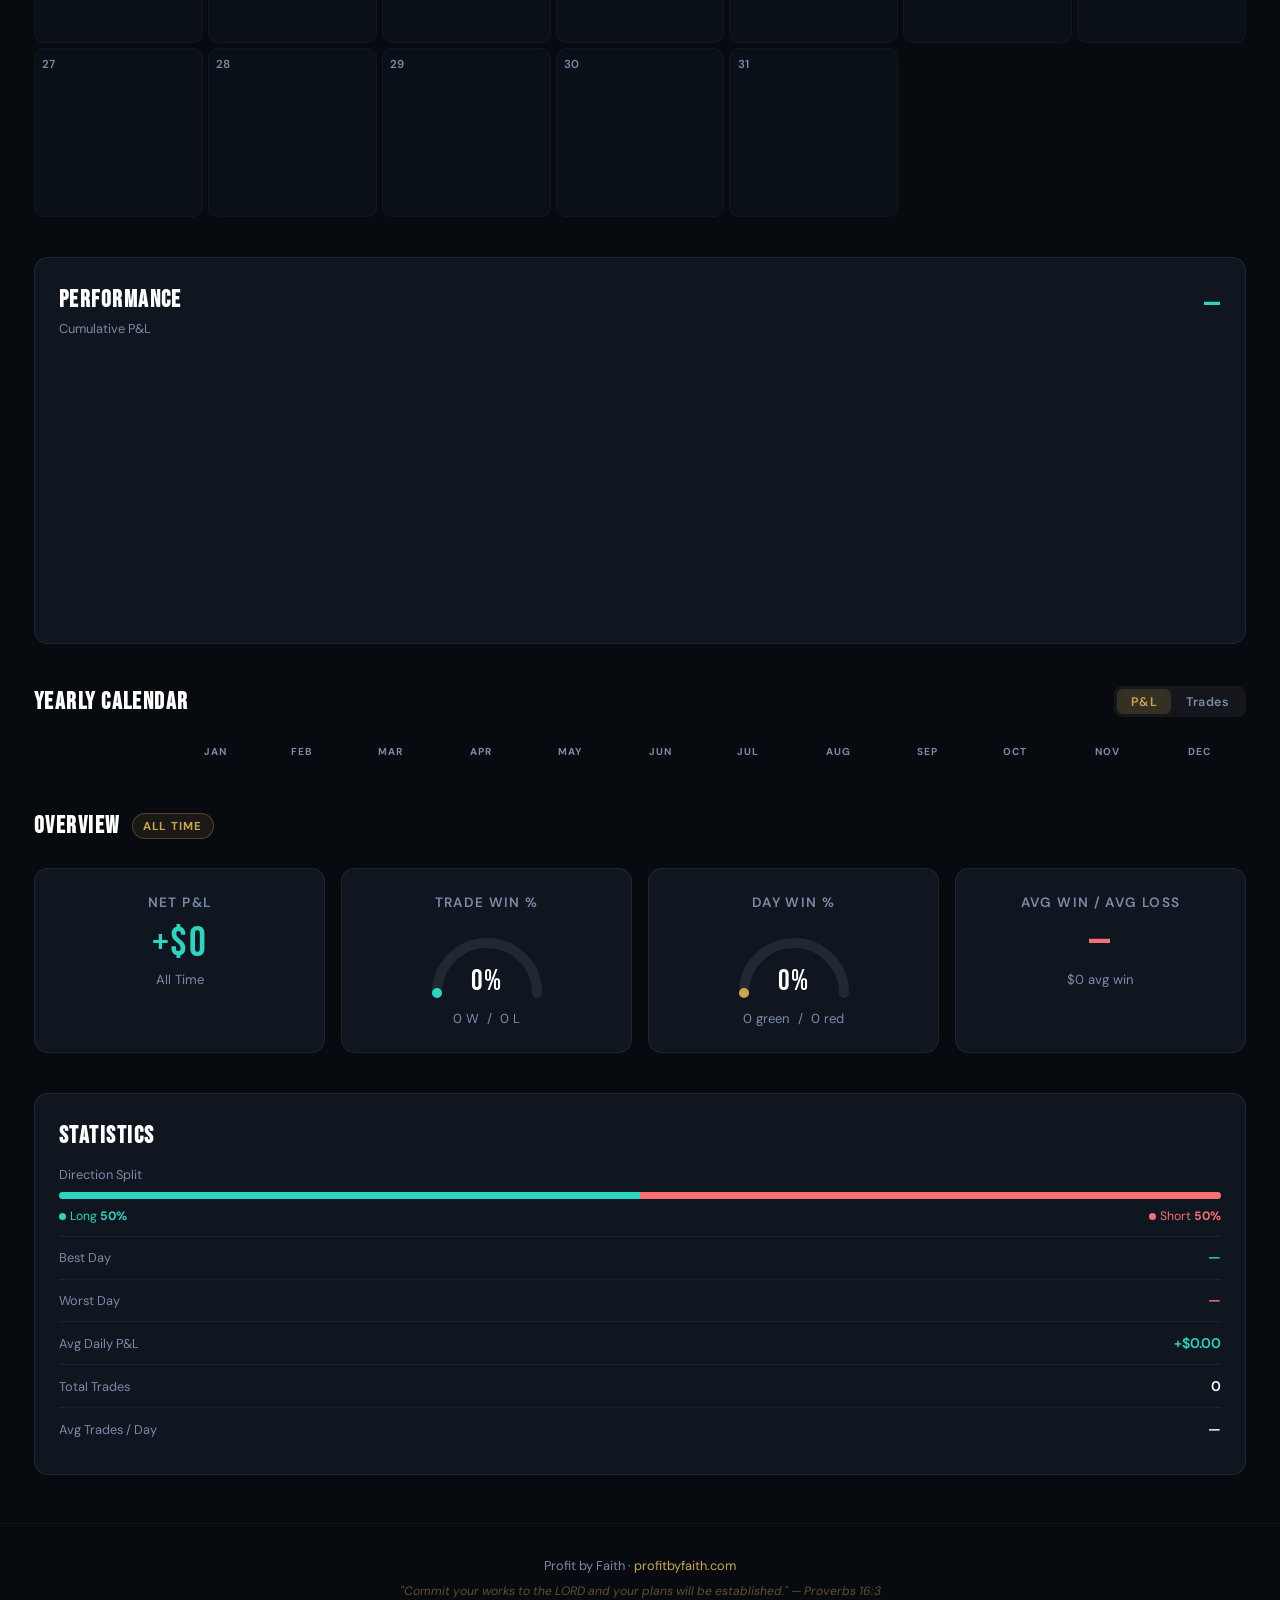
==== commit e9bdee24: "feat: viewer parity port — trades + homepage match canonical PBFOverlay Trades page (the headline fi" ====
--- a/trades/index.html
+++ b/trades/index.html
@@ -214,7 +214,15 @@
 }
 .pbfw-strength-badge.strong   { color: var(--pbfw-win2);  border-color: rgba(0,230,118,0.5);  background: rgba(0,40,16,0.45); }
 .pbfw-strength-badge.moderate { color: var(--pbfw-gold2); border-color: rgba(201,168,76,0.5); background: rgba(60,45,0,0.35); }
+.pbfw-strength-badge.active   { color: #fff; border-color: var(--pbfw-gold2); background: linear-gradient(180deg, var(--pbfw-gold), var(--pbfw-goldbr)); }
 .pbfw-strength-badge.weak     { color: #999; }
+
+@keyframes pbfwFlash {
+  0%   { transform: scale(1);    filter: brightness(1); }
+  35%  { transform: scale(1.18); filter: brightness(2); }
+  100% { transform: scale(1);    filter: brightness(1); }
+}
+.pbfw-signal-badge.signal-flash { animation: pbfwFlash 0.55s cubic-bezier(0.2,0.8,0.4,1) forwards; }
 
 .pbfw-c-score { padding: 9px 14px 8px; }
 .pbfw-score-row { display: flex; justify-content: space-between; align-items: baseline; margin-bottom: 5px; }
@@ -499,6 +507,12 @@
         </div>
         <div class="pbfw-lrow row-e2">
           <span class="pbfw-llbl">Entry 2</span><span class="pbfw-lval" id="pbfw-ent2">--</span><span class="pbfw-ltag">backup</span>
+        </div>
+        <div class="pbfw-lrow row-e3" id="pbfw-ent3-row" style="display:none">
+          <span class="pbfw-llbl">Entry 3</span><span class="pbfw-lval" id="pbfw-ent3">--</span><span class="pbfw-ltag">scale</span>
+        </div>
+        <div class="pbfw-lrow row-re" id="pbfw-reentry-row">
+          <span class="pbfw-llbl">Re-entry</span><span class="pbfw-lval" id="pbfw-reentry">--</span><span class="pbfw-ltag" id="pbfw-reentry-tag">2R avail.</span>
         </div>
         <div class="pbfw-lrow div"></div>
         <div class="pbfw-lrow row-tgt">
@@ -1022,11 +1036,18 @@
     if (opp === 'APPROACHING') card.classList.add('approaching');
   }
 
-  // Signal badge
+  // Signal badge — flash on transition into ACTIVE (canonical PBFOverlay pattern)
   const sig = pbfwEl('pbfw-sig');
   if (sig) {
     sig.textContent = dir === 'SELL' ? 'SHORT' : (dir === 'BUY' ? 'LONG' : '--');
     sig.className   = 'pbfw-signal-badge ' + (dir === 'SELL' ? 'short' : dir === 'BUY' ? 'long' : '');
+    if (opp === 'ACTIVE' && pbfwLastOppForLog !== 'ACTIVE') {
+      sig.classList.remove('signal-flash');
+      void sig.offsetWidth;
+      sig.classList.add('signal-flash');
+      sig.addEventListener('animationend',
+        () => sig.classList.remove('signal-flash'), { once: true });
+    }
   }
 
   // Opp state
@@ -1039,7 +1060,13 @@
 
   pbfwEl('pbfw-strat').textContent  = strat || '--';
   const sEl = pbfwEl('pbfw-strength');
-  if (sEl) { sEl.textContent = str; sEl.className='pbfw-strength-badge '+(str==='STRONG'?'strong':str==='MODERATE'?'moderate':'weak'); }
+  if (sEl) {
+    sEl.textContent = str;
+    sEl.className = 'pbfw-strength-badge ' +
+      (str === 'STRONG'   ? 'strong'   :
+       str === 'MODERATE' ? 'moderate' :
+       str === 'ACTIVE'   ? 'active'   : 'weak');
+  }
 
   pbfwEl('pbfw-score').innerHTML = score + ' <span style="color:#555;font-size:10px;">/ 100</span>';
   pbfwEl('pbfw-fill').style.width = score + '%';
@@ -1064,6 +1091,20 @@
   pbfwEl('pbfw-ent1').textContent  = pbfwFmt(d.entry);
   pbfwEl('pbfw-ent2').textContent  = pbfwFmt(d.entry2);
   pbfwEl('pbfw-stp').textContent   = pbfwFmt(d.stop);
+
+  // Entry 3 — conditional row, only shown when present
+  const e3 = pbfwFmt(d.entry3);
+  pbfwEl('pbfw-ent3').textContent = e3;
+  const e3Row = pbfwEl('pbfw-ent3-row');
+  if (e3Row) e3Row.style.display = e3 !== '--' ? 'flex' : 'none';
+
+  // Re-entry — show "2R avail." when present, else "not yet"
+  const hasRe = d.reentry && parseFloat(d.reentry) > 0;
+  pbfwEl('pbfw-reentry').textContent = hasRe ? pbfwFmt(d.reentry) : '--';
+  const reTag = pbfwEl('pbfw-reentry-tag');
+  if (reTag) reTag.textContent = hasRe ? '2R avail.' : 'not yet';
+  const reRow = pbfwEl('pbfw-reentry-row');
+  if (reRow) reRow.classList.toggle('unavailable', !hasRe);
 
   const refs = {
     'rfw-orbh':pbfwFmt(d.orb_high),'rfw-orbl':pbfwFmt(d.orb_low),
@@ -1128,7 +1169,7 @@
 }
 
 pbfwPoll();
-setInterval(pbfwPoll, 2000);
+setInterval(pbfwPoll, 1000);
 
 /* ══════════════════════════════════════════
    PBF SIGNAL LOG — localStorage trade tracking
@@ -1142,6 +1183,15 @@
 let   pbfwLastOppForLog = null;
 let   pbfwLastTallyData = null;
 
+// ── Dedup / cooldown state (mirrors PBFOverlay.html canonical) ─────────
+// Without these, the same NT8 setup that fires repeatedly (or that stays
+// ACTIVE across page reloads) ends up in the log multiple times.
+let   pbfwLastLoggedSignalId  = null;
+let   pbfwLastResolvedEntry   = null;
+let   pbfwLastResolvedDir     = null;
+let   pbfwLastResolvedTime    = 0;
+const PBFW_POST_RESOLVE_COOLDOWN = 20000; // 20s before same level+dir can log again
+
 function pbfwETDateStr() {
   const d = pbfwNowET();
   return d.getFullYear() + '-' + String(d.getMonth()+1).padStart(2,'0') + '-' + String(d.getDate()).padStart(2,'0');
@@ -1151,13 +1201,45 @@
 function pbfwSaveDayLog(log, ds) { try { localStorage.setItem(pbfwDayLogKey(ds), JSON.stringify(log)); } catch(_) {} }
 
 function pbfwAppendSignal(d, dir) {
-  const log = pbfwDayLog();
+  const newEntry = d.entry ? parseFloat(d.entry).toFixed(2) : '--';
+  const log      = pbfwDayLog();
+
+  // ── Guard 0: signal_id ─────────────────────────────────────────────
+  // NT8 stamps each discrete setup with a stable ID. Same ID = same trade
+  // event still live — never log it twice regardless of how many ACTIVE
+  // transitions the indicator emits.
+  if (d.signal_id) {
+    if (d.signal_id === pbfwLastLoggedSignalId) return;
+    pbfwLastLoggedSignalId = d.signal_id;
+  }
+
+  // ── Guard 1: dedup ─────────────────────────────────────────────────
+  // An unscored row with same entry+dir already exists — same opportunity
+  // still open. Don't add a duplicate.
+  if (log.some(r => r.result === '--' && r.entry === newEntry && r.dir === dir)) return;
+
+  // ── Guard 2: post-resolve cooldown ─────────────────────────────────
+  // The same entry+dir just resolved (W/L/BE). Ignore rapid re-fires at
+  // the same level until cooldown expires.
+  if (newEntry === pbfwLastResolvedEntry && dir === pbfwLastResolvedDir
+      && Date.now() - pbfwLastResolvedTime < PBFW_POST_RESOLVE_COOLDOWN) return;
+
+  // ── Guard 3: price already blown past stop ─────────────────────────
+  // If current price is already beyond the stop, the opportunity passed
+  // without a proper entry. Don't log a ghost trade.
+  const curP = parseFloat(d.price);
+  const stp  = parseFloat(d.stop);
+  if (!isNaN(curP) && !isNaN(stp) && stp > 0) {
+    if (dir === 'BUY'  && curP < stp) return;
+    if (dir === 'SELL' && curP > stp) return;
+  }
+
   log.unshift({
     id:     Date.now(),
     time:   new Date().toLocaleTimeString('en-US', { hour:'2-digit', minute:'2-digit' }),
     dir:    dir,
     strat:  (d.strategy || '--').toUpperCase().replace(/-/g,' '),
-    entry:  d.entry  ? parseFloat(d.entry).toFixed(2)  : '--',
+    entry:  newEntry,
     stop:   d.stop   ? parseFloat(d.stop).toFixed(2)   : '--',
     target: d.target ? parseFloat(d.target).toFixed(2) : '--',
     score:  Math.round(d.score || 0),
@@ -1173,6 +1255,10 @@
   const row = log.find(r => r.result === '--');
   if (!row) return;
   row.result = result;
+  // Record what just resolved so pbfwAppendSignal can apply post-resolve cooldown
+  pbfwLastResolvedEntry = row.entry;
+  pbfwLastResolvedDir   = row.dir;
+  pbfwLastResolvedTime  = Date.now();
   pbfwSaveDayLog(log);
   renderAnalyzerSection();
 }
